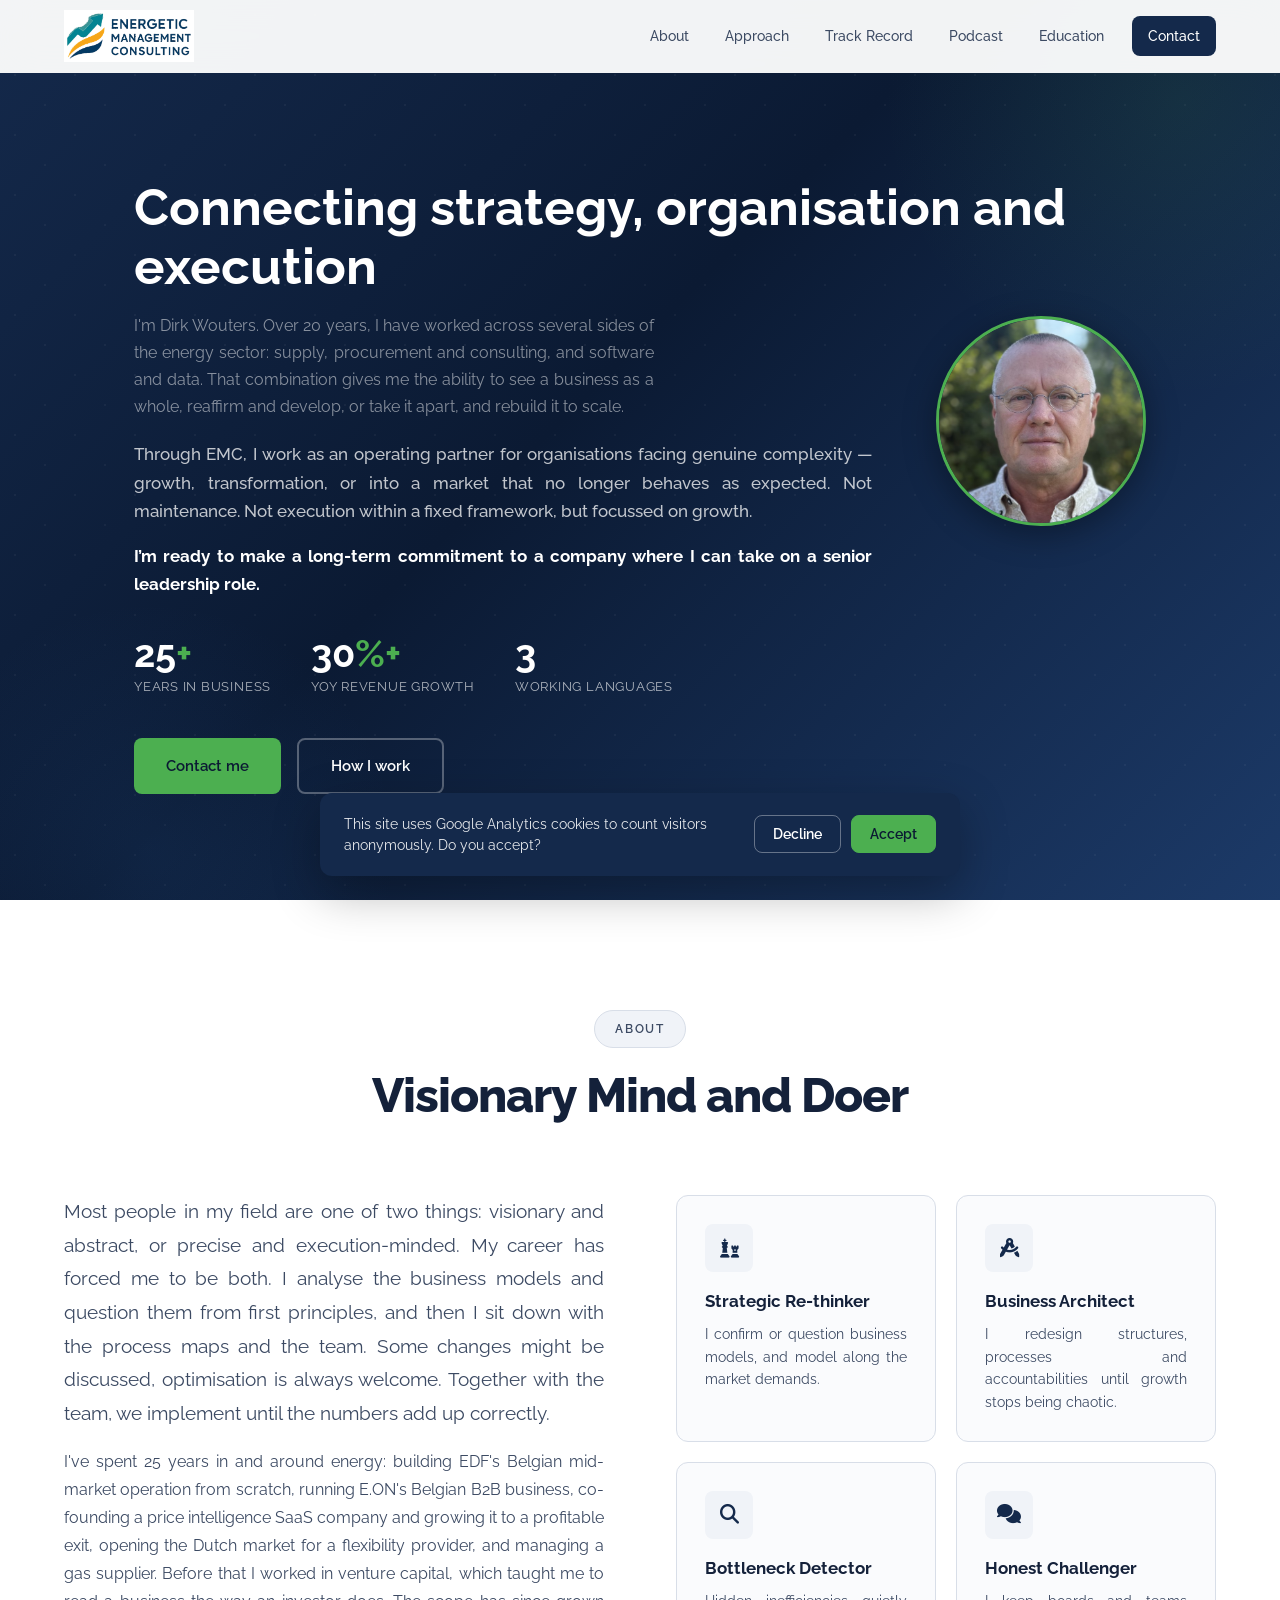
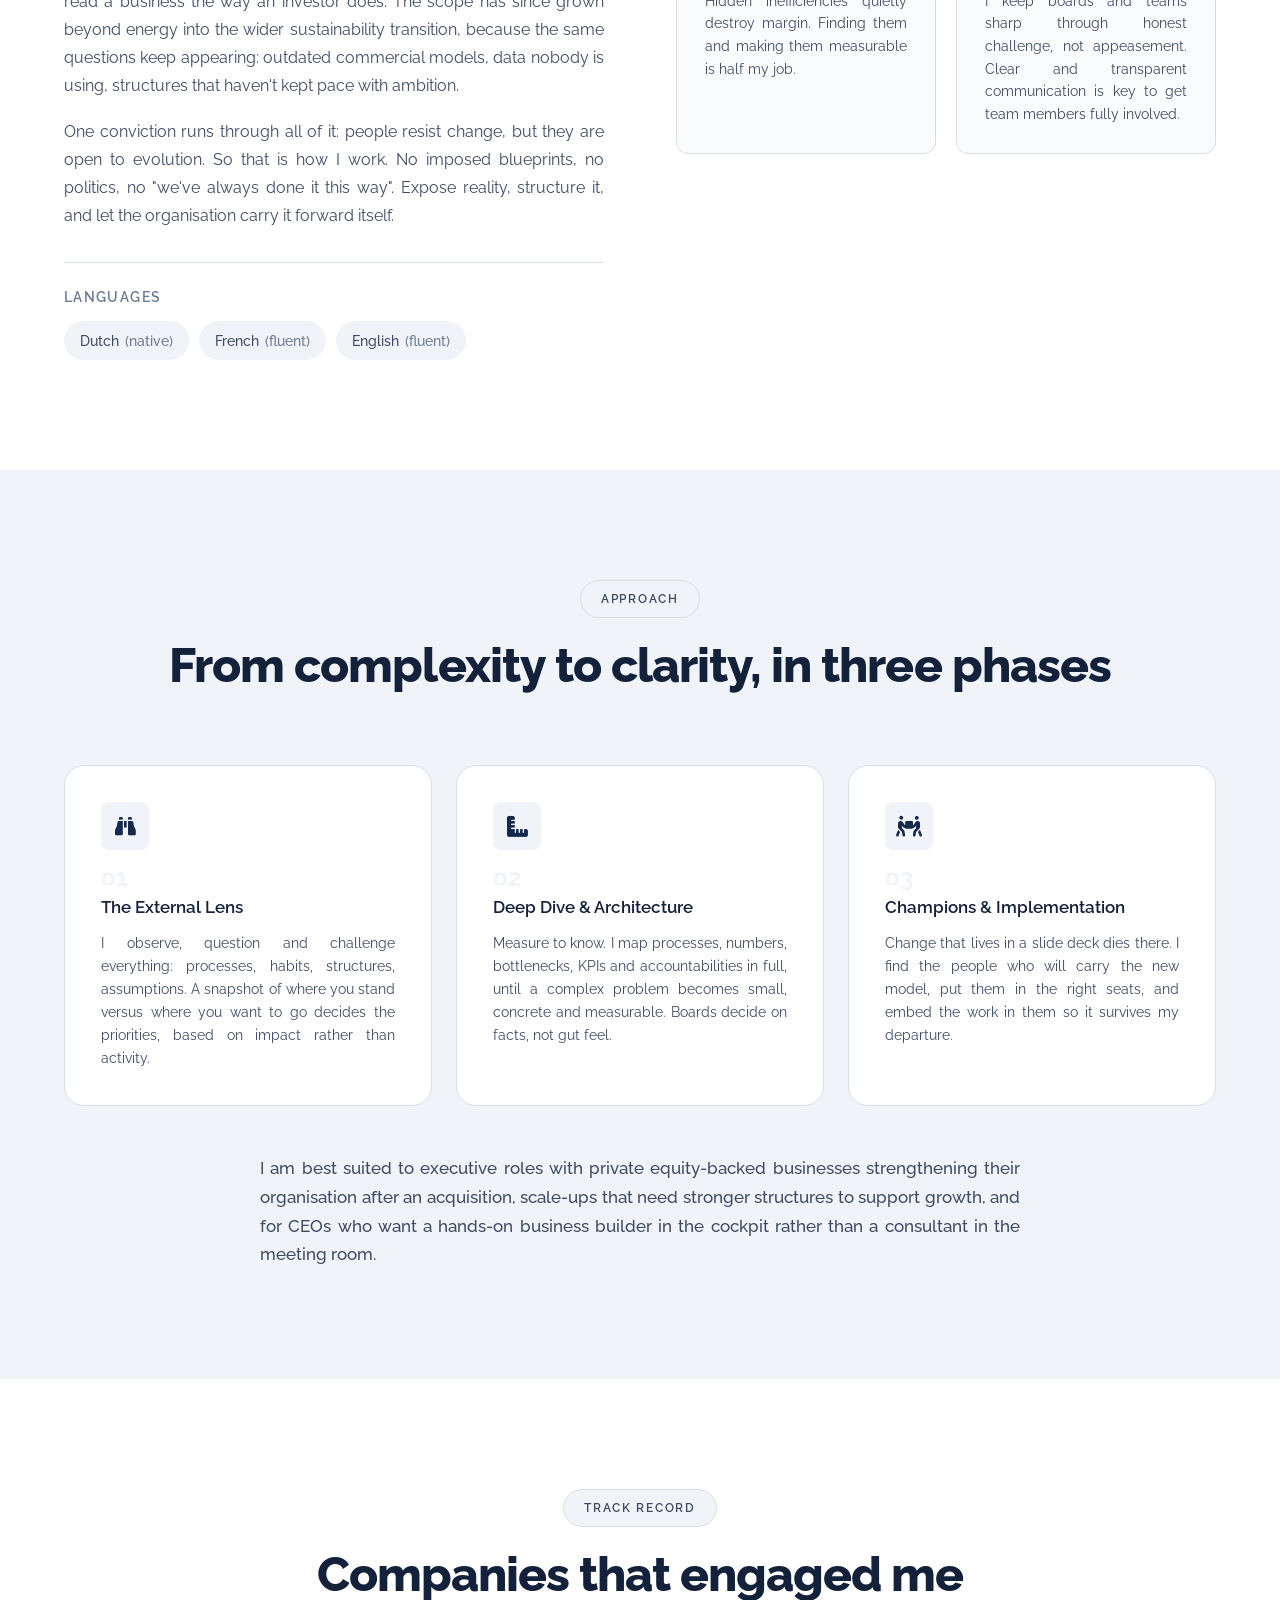
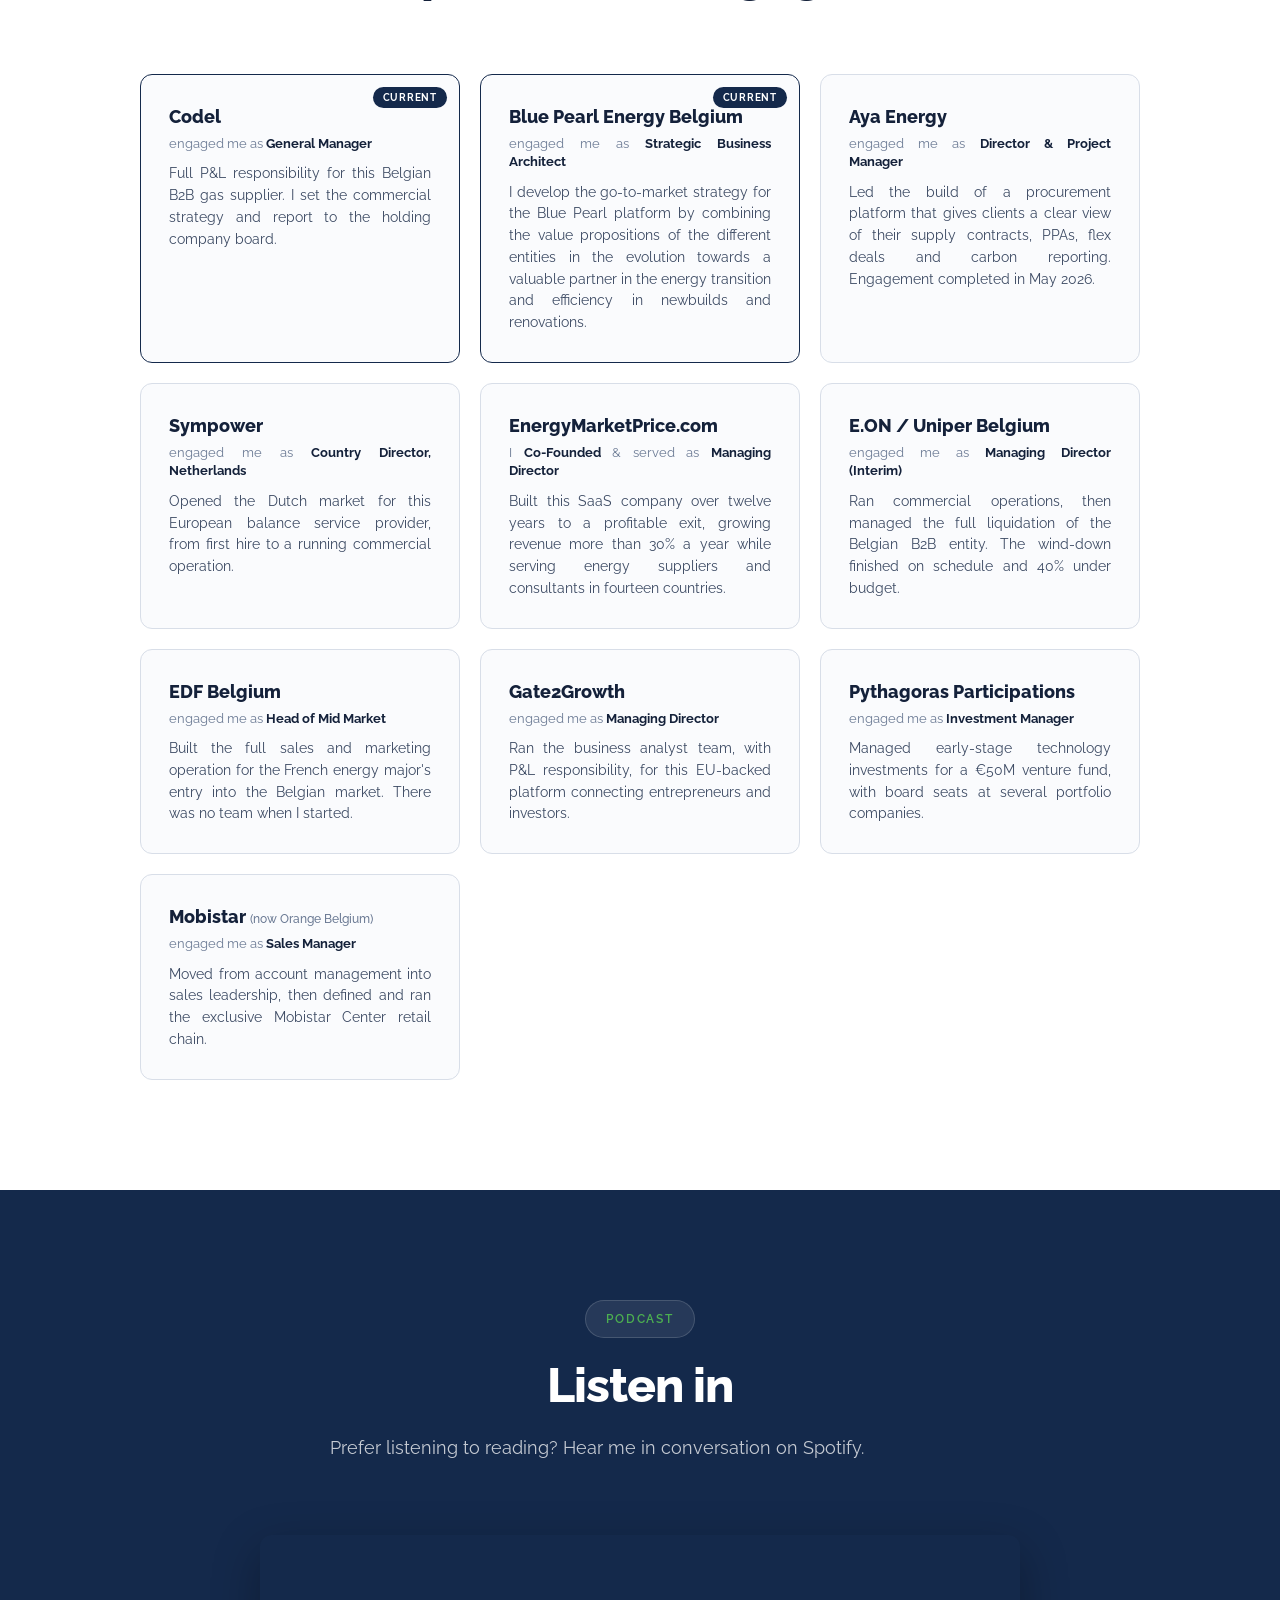
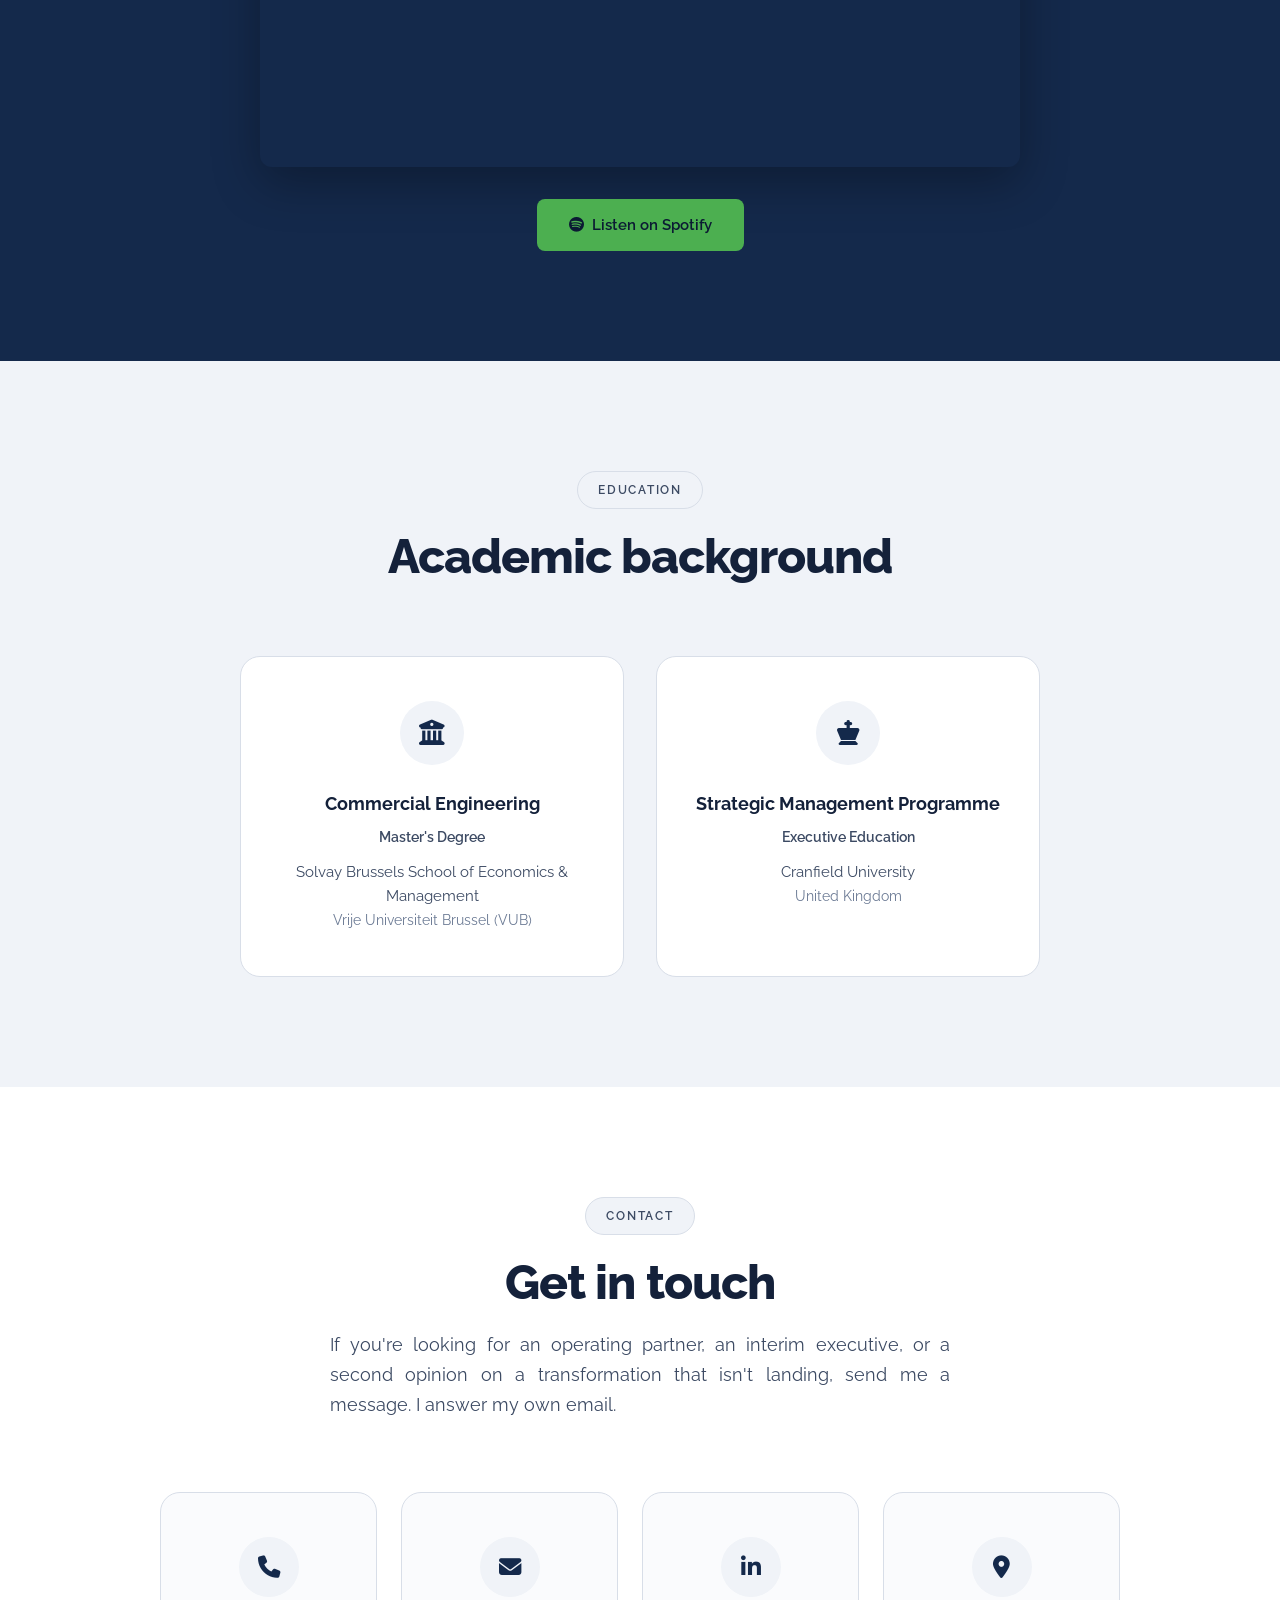
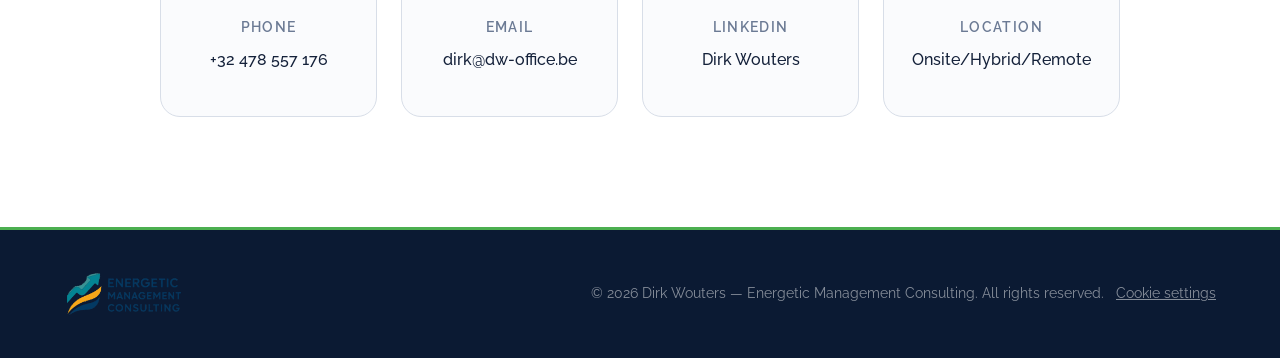
==== index.html @ c7ecff51 "Shorten hero senior-leadership statement Co-Authored-By: Claude Opus 5.5 <noreply@anthropic.com> Cla" ====
<!DOCTYPE html>
<html lang="en">
<head>
    <meta charset="UTF-8">
    <meta name="viewport" content="width=device-width, initial-scale=1.0">
    <title>The Dynamic DW</title>
    <meta name="description" content="Dirk Wouters is a strategic business architect and operating partner for sustainability and the energy transition. 25 years across energy supply, procurement consulting and software, taking organisations from complexity to clarity.">
    <link rel="preconnect" href="https://fonts.googleapis.com">
    <link rel="preconnect" href="https://fonts.gstatic.com" crossorigin>
    <link href="https://fonts.googleapis.com/css2?family=Raleway:wght@300;400;500;600;700;800&display=swap" rel="stylesheet">
    <link rel="stylesheet" href="https://cdnjs.cloudflare.com/ajax/libs/font-awesome/6.5.1/css/all.min.css">
    <link rel="stylesheet" href="styles.css">
    <link rel="icon" type="image/png" href="assets/emc_logo_v4.png">
</head>
<body>

    <!-- Navigation -->
    <nav class="navbar" id="navbar">
        <div class="nav-container">
            <a href="#hero" class="nav-logo">
                <img src="assets/emc_logo_v4.png" alt="Energetic Management Consulting">
            </a>
            <button class="nav-toggle" id="navToggle" aria-label="Toggle navigation">
                <span></span>
                <span></span>
                <span></span>
            </button>
            <ul class="nav-menu" id="navMenu">
                <li><a href="#about" class="nav-link">About</a></li>
                <li><a href="#competencies" class="nav-link">Approach</a></li>
                <li><a href="#experience" class="nav-link">Track Record</a></li>
                <li><a href="#podcast" class="nav-link">Podcast</a></li>
                <li><a href="#education" class="nav-link">Education</a></li>
                <li><a href="#contact" class="nav-link nav-link--cta">Contact</a></li>
            </ul>
        </div>
    </nav>

    <!-- Hero Section -->
    <section class="hero" id="hero">
        <div class="hero-bg">
            <div class="hero-gradient"></div>
            <div class="hero-pattern"></div>
        </div>
        <div class="container hero-content">
            <h1 class="hero-name">Connecting strategy, organisation and execution</h1>
            <div class="hero-body">
                <div class="hero-text">
                <p class="hero-subtitle">I'm Dirk Wouters. Over 20 years, I have worked across several sides of the energy sector: supply, procurement and consulting, and software and data. That combination gives me the ability to see a business as a whole, reaffirm and develop, or take it apart, and rebuild it to scale.</p>
                <p class="hero-lead">Through EMC, I work as an operating partner for organisations facing genuine complexity &mdash; growth, transformation, or into a market that no longer behaves as expected. Not maintenance. Not execution within a fixed framework, but focussed on growth.</p>
                <p class="hero-lead"><strong>I&rsquo;m ready to make a long-term commitment to a company where I can take on a senior leadership role.</strong></p>
                <div class="hero-stats">
                    <div class="stat">
                        <div class="stat-value"><span class="stat-number" data-target="25">0</span><span class="stat-plus">+</span></div>
                        <span class="stat-label">Years in Business</span>
                    </div>
                    <div class="stat">
                        <div class="stat-value"><span class="stat-number" data-target="30">0</span><span class="stat-plus">%+</span></div>
                        <span class="stat-label">YoY Revenue Growth</span>
                    </div>
                    <div class="stat">
                        <div class="stat-value"><span class="stat-number" data-target="3">0</span></div>
                        <span class="stat-label">Working Languages</span>
                    </div>
                </div>
                <div class="hero-actions">
                    <a href="#contact" class="btn btn-primary">Contact me</a>
                    <a href="#competencies" class="btn btn-outline">How I work</a>
                </div>
                </div>
                <img src="assets/dirk-wouters.jpeg" alt="Dirk Wouters" class="hero-portrait">
            </div>
        </div>
        <div class="scroll-indicator">
            <span>Scroll</span>
            <div class="scroll-arrow"></div>
        </div>
    </section>

    <!-- About Section -->
    <section class="section about" id="about">
        <div class="container">
            <div class="section-header">
                <span class="section-tag">About</span>
                <h2 class="section-title">Visionary Mind and Doer</h2>
            </div>

            <div class="about-content">
                <div class="about-text">
                    <p class="about-lead">Most people in my field are one of two things: visionary and abstract, or precise and execution-minded. My career has forced me to be both. I analyse the business models and question them from first principles, and then I sit down with the process maps and the team. Some changes might be discussed, optimisation is always welcome. Together with the team, we implement until the numbers add up correctly.</p>
                    <p>I've spent 25 years in and around energy: building EDF's Belgian mid-market operation from scratch, running E.ON's Belgian B2B business, co-founding a price intelligence SaaS company and growing it to a profitable exit, opening the Dutch market for a flexibility provider, and managing a gas supplier. Before that I worked in venture capital, which taught me to read a business the way an investor does. The scope has since grown beyond energy into the wider sustainability transition, because the same questions keep appearing: outdated commercial models, data nobody is using, structures that haven't kept pace with ambition.</p>
                    <p>One conviction runs through all of it: people resist change, but they are open to evolution. So that is how I work. No imposed blueprints, no politics, no "we've always done it this way". Expose reality, structure it, and let the organisation carry it forward itself.</p>
                    <div class="about-languages">
                        <h3>Languages</h3>
                        <div class="language-tags">
                            <span class="tag">Dutch <em>(native)</em></span>
                            <span class="tag">French <em>(fluent)</em></span>
                            <span class="tag">English <em>(fluent)</em></span>
                        </div>
                    </div>
                </div>
                <div class="about-highlights">
                    <div class="highlight-card">
                        <div class="highlight-icon">
                            <i class="fas fa-chess"></i>
                        </div>
                        <h4>Strategic Re-thinker</h4>
                        <p>I confirm or question business models, and model along the market demands.</p>
                    </div>
                    <div class="highlight-card">
                        <div class="highlight-icon">
                            <i class="fas fa-drafting-compass"></i>
                        </div>
                        <h4>Business Architect</h4>
                        <p>I redesign structures, processes and accountabilities until growth stops being chaotic.</p>
                    </div>
                    <div class="highlight-card">
                        <div class="highlight-icon">
                            <i class="fas fa-search"></i>
                        </div>
                        <h4>Bottleneck Detector</h4>
                        <p>Hidden inefficiencies quietly destroy margin. Finding them and making them measurable is half my job.</p>
                    </div>
                    <div class="highlight-card">
                        <div class="highlight-icon">
                            <i class="fas fa-comments"></i>
                        </div>
                        <h4>Honest Challenger</h4>
                        <p>I keep boards and teams sharp through honest challenge, not appeasement. Clear and transparent communication is key to get team members fully involved.</p>
                    </div>
                </div>
            </div>
        </div>
    </section>

    <!-- Approach Section -->
    <section class="section competencies" id="competencies">
        <div class="container">
            <div class="section-header">
                <span class="section-tag">Approach</span>
                <h2 class="section-title">From complexity to clarity, in three phases</h2>
            </div>

            <div class="competencies-grid">
                <div class="competency-card" data-index="1">
                    <div class="competency-icon"><i class="fas fa-binoculars"></i></div>
                    <div class="competency-number">01</div>
                    <h3>The External Lens</h3>
                    <p>I observe, question and challenge everything: processes, habits, structures, assumptions. A snapshot of where you stand versus where you want to go decides the priorities, based on impact rather than activity.</p>
                </div>
                <div class="competency-card" data-index="2">
                    <div class="competency-icon"><i class="fas fa-ruler-combined"></i></div>
                    <div class="competency-number">02</div>
                    <h3>Deep Dive &amp; Architecture</h3>
                    <p>Measure to know. I map processes, numbers, bottlenecks, KPIs and accountabilities in full, until a complex problem becomes small, concrete and measurable. Boards decide on facts, not gut feel.</p>
                </div>
                <div class="competency-card" data-index="3">
                    <div class="competency-icon"><i class="fas fa-people-carry"></i></div>
                    <div class="competency-number">03</div>
                    <h3>Champions &amp; Implementation</h3>
                    <p>Change that lives in a slide deck dies there. I find the people who will carry the new model, put them in the right seats, and embed the work in them so it survives my departure.</p>
                </div>
            </div>
            <p class="competencies-closing">I am best suited to executive roles with private equity-backed businesses strengthening their organisation after an acquisition, scale-ups that need stronger structures to support growth, and for CEOs who want a hands-on business builder in the cockpit rather than a consultant in the meeting room.</p>
        </div>
    </section>

    <!-- Experience Section -->
    <section class="section experience" id="experience">
        <div class="container">
            <div class="section-header">
                <span class="section-tag">Track Record</span>
                <h2 class="section-title">Companies that engaged me</h2>
            </div>

            <div class="exp-grid">
                <div class="exp-card exp-card--current">
                    <div class="exp-card-badge">Current</div>
                    <h3 class="exp-card-company">Codel</h3>
                    <p class="exp-card-role">engaged me as <strong>General Manager</strong></p>
                    <p class="exp-card-summary">Full P&amp;L responsibility for this Belgian B2B gas supplier. I set the commercial strategy and report to the holding company board.</p>
                </div>
                <div class="exp-card exp-card--current">
                    <div class="exp-card-badge">Current</div>
                    <h3 class="exp-card-company">Blue Pearl Energy Belgium</h3>
                    <p class="exp-card-role">engaged me as <strong>Strategic Business Architect</strong></p>
                    <p class="exp-card-summary">I develop the go-to-market strategy for the Blue Pearl platform by combining the value propositions of the different entities in the evolution towards a valuable partner in the energy transition and efficiency in newbuilds and renovations.</p>
                </div>
                <div class="exp-card">
                    <h3 class="exp-card-company">Aya Energy</h3>
                    <p class="exp-card-role">engaged me as <strong>Director &amp; Project Manager</strong></p>
                    <p class="exp-card-summary">Led the build of a procurement platform that gives clients a clear view of their supply contracts, PPAs, flex deals and carbon reporting. Engagement completed in May 2026.</p>
                </div>
                <div class="exp-card">
                    <h3 class="exp-card-company">Sympower</h3>
                    <p class="exp-card-role">engaged me as <strong>Country Director, Netherlands</strong></p>
                    <p class="exp-card-summary">Opened the Dutch market for this European balance service provider, from first hire to a running commercial operation.</p>
                </div>
                <div class="exp-card">
                    <h3 class="exp-card-company">EnergyMarketPrice.com</h3>
                    <p class="exp-card-role">I <strong>Co-Founded</strong> &amp; served as <strong>Managing Director</strong></p>
                    <p class="exp-card-summary">Built this SaaS company over twelve years to a profitable exit, growing revenue more than 30% a year while serving energy suppliers and consultants in fourteen countries.</p>
                </div>
                <div class="exp-card">
                    <h3 class="exp-card-company">E.ON / Uniper Belgium</h3>
                    <p class="exp-card-role">engaged me as <strong>Managing Director (Interim)</strong></p>
                    <p class="exp-card-summary">Ran commercial operations, then managed the full liquidation of the Belgian B2B entity. The wind-down finished on schedule and 40% under budget.</p>
                </div>
                <div class="exp-card">
                    <h3 class="exp-card-company">EDF Belgium</h3>
                    <p class="exp-card-role">engaged me as <strong>Head of Mid Market</strong></p>
                    <p class="exp-card-summary">Built the full sales and marketing operation for the French energy major's entry into the Belgian market. There was no team when I started.</p>
                </div>
                <div class="exp-card">
                    <h3 class="exp-card-company">Gate2Growth</h3>
                    <p class="exp-card-role">engaged me as <strong>Managing Director</strong></p>
                    <p class="exp-card-summary">Ran the business analyst team, with P&amp;L responsibility, for this EU-backed platform connecting entrepreneurs and investors.</p>
                </div>
                <div class="exp-card">
                    <h3 class="exp-card-company">Pythagoras Participations</h3>
                    <p class="exp-card-role">engaged me as <strong>Investment Manager</strong></p>
                    <p class="exp-card-summary">Managed early-stage technology investments for a &euro;50M venture fund, with board seats at several portfolio companies.</p>
                </div>
                <div class="exp-card">
                    <h3 class="exp-card-company">Mobistar <small>(now Orange Belgium)</small></h3>
                    <p class="exp-card-role">engaged me as <strong>Sales Manager</strong></p>
                    <p class="exp-card-summary">Moved from account management into sales leadership, then defined and ran the exclusive Mobistar Center retail chain.</p>
                </div>
            </div>
        </div>
    </section>

    <!-- Podcast Section -->
    <section class="section podcast" id="podcast">
        <div class="container">
            <div class="section-header">
                <span class="section-tag">Podcast</span>
                <h2 class="section-title">Listen in</h2>
                <p class="section-description">Prefer listening to reading? Hear me in conversation on Spotify.</p>
            </div>
            <div class="podcast-player">
                <iframe src="https://open.spotify.com/embed/episode/26xBt158WYOZcx5OsD1Wki" width="100%" height="232" frameborder="0" allow="autoplay; clipboard-write; encrypted-media; fullscreen; picture-in-picture" loading="lazy" title="Podcast episode with Dirk Wouters on Spotify"></iframe>
            </div>
            <div class="podcast-link">
                <a href="https://open.spotify.com/episode/26xBt158WYOZcx5OsD1Wki" target="_blank" rel="noopener" class="btn btn-primary"><i class="fab fa-spotify"></i> Listen on Spotify</a>
            </div>
        </div>
    </section>

    <!-- Education Section -->
    <section class="section education" id="education">
        <div class="container">
            <div class="section-header">
                <span class="section-tag">Education</span>
                <h2 class="section-title">Academic background</h2>
            </div>
            <div class="education-grid">
                <div class="education-card">
                    <div class="education-icon">
                        <i class="fas fa-university"></i>
                    </div>
                    <h3>Commercial Engineering</h3>
                    <p class="education-degree">Master's Degree</p>
                    <p class="education-school">Solvay Brussels School of Economics &amp; Management</p>
                    <p class="education-uni">Vrije Universiteit Brussel (VUB)</p>
                </div>
                <div class="education-card">
                    <div class="education-icon">
                        <i class="fas fa-chess-king"></i>
                    </div>
                    <h3>Strategic Management Programme</h3>
                    <p class="education-degree">Executive Education</p>
                    <p class="education-school">Cranfield University</p>
                    <p class="education-uni">United Kingdom</p>
                </div>
            </div>
        </div>
    </section>

    <!-- Contact Section -->
    <section class="section contact" id="contact">
        <div class="container">
            <div class="section-header">
                <span class="section-tag">Contact</span>
                <h2 class="section-title">Get in touch</h2>
                <p class="section-description">If you're looking for an operating partner, an interim executive, or a second opinion on a transformation that isn't landing, send me a message. I answer my own email.</p>
            </div>
            <div class="contact-grid">
                <a href="tel:+32478557176" class="contact-card">
                    <div class="contact-icon">
                        <i class="fas fa-phone"></i>
                    </div>
                    <h3>Phone</h3>
                    <p>+32 478 557 176</p>
                </a>
                <a href="mailto:dirk@dw-office.be" class="contact-card">
                    <div class="contact-icon">
                        <i class="fas fa-envelope"></i>
                    </div>
                    <h3>Email</h3>
                    <p>dirk@dw-office.be</p>
                </a>
                <a href="https://www.linkedin.com/in/dirk-wouters/" target="_blank" rel="noopener" class="contact-card">
                    <div class="contact-icon">
                        <i class="fab fa-linkedin-in"></i>
                    </div>
                    <h3>LinkedIn</h3>
                    <p>Dirk Wouters</p>
                </a>
                <div class="contact-card">
                    <div class="contact-icon">
                        <i class="fas fa-map-marker-alt"></i>
                    </div>
                    <h3>Location</h3>
                    <p>Onsite/Hybrid/Remote</p>
                </div>
            </div>
        </div>
    </section>

    <!-- Footer -->
    <footer class="footer">
        <div class="container">
            <div class="footer-content">
                <div class="footer-logo">
                    <img src="assets/emc_logo_v4_transparent.png" alt="EMC">
                </div>
                <p>&copy; 2026 Dirk Wouters — Energetic Management Consulting. All rights reserved. <button type="button" class="cookie-settings-link" id="cookieSettings">Cookie settings</button></p>
            </div>
        </div>
    </footer>

    <div class="cookie-banner" id="cookieBanner" hidden>
        <p>This site uses Google Analytics cookies to count visitors anonymously. Do you accept?</p>
        <div class="cookie-actions">
            <button type="button" class="cookie-btn cookie-btn--decline" id="cookieDecline">Decline</button>
            <button type="button" class="cookie-btn cookie-btn--accept" id="cookieAccept">Accept</button>
        </div>
    </div>

    <script src="analytics.js"></script>
    <script src="script.js"></script>
</body>
</html>
---- styles.css ----
/* ============================================
   ENERGETIC MANAGEMENT CONSULTING — Website Styles
   Emerald + Gold executive palette
   Energy transition themed: sustainability meets premium
   ============================================ */

/* --- Reset & Base --- */
*, *::before, *::after {
    margin: 0;
    padding: 0;
    box-sizing: border-box;
}

:root {
    --color-primary: #14294b;
    --color-primary-light: #1d3a66;
    --color-primary-dark: #0b1a33;
    --color-teal: #23538f;
    --color-teal-light: #2f6ab3;
    --color-teal-dark: #16386b;
    --color-accent: #4CAF50;
    --color-accent-light: #66bb6a;
    --color-accent-dark: #388e3c;
    --color-bg: #fafbfd;
    --color-bg-alt: #f0f3f8;
    --color-surface: #ffffff;
    --color-text: #14213a;
    --color-text-secondary: #3c4a63;
    --color-text-light: #6b7a94;
    --color-border: #d8dee8;
    --font-heading: 'Raleway', 'Calibri Light', Calibri, 'Segoe UI', sans-serif;
    --font-body: 'Raleway', 'Calibri Light', Calibri, 'Segoe UI', sans-serif;
    --shadow-sm: 0 1px 3px rgba(0,0,0,0.05), 0 1px 2px rgba(0,0,0,0.03);
    --shadow-md: 0 4px 12px rgba(0,0,0,0.07), 0 2px 6px rgba(0,0,0,0.03);
    --shadow-lg: 0 12px 36px rgba(0,0,0,0.09), 0 4px 12px rgba(0,0,0,0.04);
    --radius-sm: 8px;
    --radius-md: 12px;
    --radius-lg: 20px;
    --transition: 0.3s cubic-bezier(0.4, 0, 0.2, 1);
}

html {
    scroll-behavior: smooth;
    scroll-padding-top: 80px;
}

body {
    font-family: var(--font-body);
    color: var(--color-text);
    background: var(--color-bg);
    line-height: 1.6;
    -webkit-font-smoothing: antialiased;
}

.container {
    max-width: 1200px;
    margin: 0 auto;
    padding: 0 24px;
}

img { max-width: 100%; display: block; }
a { text-decoration: none; color: inherit; }
ul { list-style: none; }

/* --- Navigation --- */
.navbar {
    position: fixed;
    top: 0;
    left: 0;
    right: 0;
    z-index: 1000;
    background: rgba(255, 255, 255, 0.95);
    backdrop-filter: blur(20px);
    -webkit-backdrop-filter: blur(20px);
    border-bottom: 1px solid transparent;
    transition: var(--transition);
}

.navbar.scrolled {
    border-bottom-color: var(--color-border);
    box-shadow: var(--shadow-sm);
}

.nav-container {
    max-width: 1200px;
    margin: 0 auto;
    padding: 0 24px;
    display: flex;
    align-items: center;
    height: 72px;
}

.nav-logo {
    display: flex;
    align-items: center;
    flex-shrink: 0;
}

.nav-logo img {
    height: 52px;
    width: auto;
}

.nav-menu {
    display: flex;
    align-items: center;
    gap: 4px;
    margin-left: auto;
}

.nav-link {
    padding: 8px 16px;
    font-size: 0.9rem;
    font-weight: 500;
    color: var(--color-text-secondary);
    border-radius: var(--radius-sm);
    transition: var(--transition);
    display: flex;
    align-items: center;
    gap: 6px;
}

.nav-link:hover {
    color: var(--color-primary);
    background: rgba(0, 0, 0, 0.04);
}

.nav-link.active {
    color: var(--color-primary);
}

.nav-link--cta {
    background: var(--color-primary);
    color: #fff !important;
    margin-left: 8px;
}

.nav-link--cta:hover {
    background: var(--color-primary-light) !important;
}

.nav-toggle {
    display: none;
    flex-direction: column;
    gap: 5px;
    background: none;
    border: none;
    cursor: pointer;
    padding: 8px;
}

.nav-toggle span {
    width: 24px;
    height: 2px;
    background: var(--color-text);
    border-radius: 2px;
    transition: var(--transition);
}

/* --- Hero --- */
.hero {
    position: relative;
    min-height: 100vh;
    display: flex;
    align-items: center;
    overflow: hidden;
    padding-top: 72px;
}

.hero-bg {
    position: absolute;
    inset: 0;
    z-index: 0;
}

.hero-gradient {
    position: absolute;
    inset: 0;
    background: linear-gradient(135deg, #14294b 0%, #0b1a33 45%, #1c3a68 100%);
}

.hero-pattern {
    position: absolute;
    inset: 0;
    opacity: 0.04;
    background-image:
        radial-gradient(circle at 25% 25%, #fff 1px, transparent 1px),
        radial-gradient(circle at 75% 75%, #fff 1px, transparent 1px);
    background-size: 60px 60px;
}

/* Subtle light accents on hero */
.hero-bg::after {
    content: '';
    position: absolute;
    top: -200px;
    right: -200px;
    width: 600px;
    height: 600px;
    border-radius: 50%;
    background: radial-gradient(circle, rgba(76, 175, 80, 0.1) 0%, transparent 70%);
    z-index: 1;
}

.hero-bg::before {
    content: '';
    position: absolute;
    bottom: -200px;
    left: -100px;
    width: 500px;
    height: 500px;
    border-radius: 50%;
    background: radial-gradient(circle, rgba(47, 106, 179, 0.12) 0%, transparent 70%);
    z-index: 1;
}

.hero-content {
    position: relative;
    z-index: 2;
    max-width: 1060px;
    padding: 80px 24px;
}

.hero-body {
    display: grid;
    grid-template-columns: 1fr auto;
    gap: 64px;
    align-items: start;
}

.hero-portrait {
    width: 210px;
    height: 210px;
    border-radius: 50%;
    object-fit: cover;
    border: 3px solid var(--color-accent);
    box-shadow: 0 8px 32px rgba(0, 0, 0, 0.35);
    margin-top: 4px;
}

.hero-name {
    font-family: var(--font-heading);
    font-size: clamp(2.2rem, 4vw, 3.2rem);
    font-weight: 700;
    color: #fff;
    line-height: 1.15;
    margin-bottom: 16px;
}

.hero-title {
    font-size: clamp(1.2rem, 2.5vw, 1.6rem);
    font-weight: 400;
    color: rgba(255,255,255,0.9);
    margin-bottom: 4px;
}

.hero-subtitle {
    font-size: 1rem;
    color: rgba(255,255,255,0.5);
    font-weight: 400;
    margin-bottom: 20px;
    line-height: 1.7;
    max-width: 520px;
}

.hero-lead {
    font-size: 1.05rem;
    color: rgba(255,255,255,0.75);
    line-height: 1.7;
    margin-bottom: 36px;
    font-weight: 500;
}

.hero-lead + .hero-lead {
    margin-top: -20px;
}

.hero-lead strong {
    font-weight: 700;
    color: #fff;
    hyphens: manual;
    -webkit-hyphens: manual;
}

.hero-stats {
    display: flex;
    gap: 40px;
    margin-bottom: 40px;
}

.stat {
    display: flex;
    flex-direction: column;
}

.stat-value {
    display: flex;
    align-items: baseline;
}

.stat-number {
    font-family: var(--font-heading);
    font-size: 2.4rem;
    font-weight: 700;
    color: #fff;
    line-height: 1;
}

.stat-plus {
    font-family: var(--font-heading);
    font-size: 2.4rem;
    font-weight: 700;
    color: var(--color-accent);
    line-height: 1;
}

.stat-label {
    font-size: 0.8rem;
    color: rgba(255,255,255,0.65);
    text-transform: uppercase;
    letter-spacing: 0.06em;
    margin-top: 4px;
}

.hero-actions {
    display: flex;
    gap: 16px;
}

.btn {
    display: inline-flex;
    align-items: center;
    gap: 8px;
    padding: 14px 32px;
    font-family: var(--font-body);
    font-size: 0.95rem;
    font-weight: 600;
    border-radius: var(--radius-sm);
    transition: var(--transition);
    cursor: pointer;
    border: none;
}

.btn-primary {
    background: var(--color-accent);
    color: var(--color-primary-dark);
}

.btn-primary:hover {
    background: var(--color-accent-light);
    transform: translateY(-2px);
    box-shadow: 0 8px 24px rgba(76, 175, 80, 0.3);
}

.btn-outline {
    background: transparent;
    color: #fff;
    border: 2px solid rgba(255,255,255,0.3);
}

.btn-outline:hover {
    border-color: #fff;
    background: rgba(255,255,255,0.08);
    transform: translateY(-2px);
}


.scroll-indicator {
    position: absolute;
    bottom: 32px;
    left: 50%;
    transform: translateX(-50%);
    display: flex;
    flex-direction: column;
    align-items: center;
    gap: 8px;
    z-index: 2;
}

.scroll-indicator span {
    font-size: 0.75rem;
    color: rgba(255,255,255,0.4);
    text-transform: uppercase;
    letter-spacing: 0.1em;
}

.scroll-arrow {
    width: 20px;
    height: 20px;
    border-right: 2px solid rgba(255,255,255,0.4);
    border-bottom: 2px solid rgba(255,255,255,0.4);
    transform: rotate(45deg);
    animation: scrollBounce 2s infinite;
}

@keyframes scrollBounce {
    0%, 20%, 50%, 80%, 100% { transform: rotate(45deg) translateY(0); }
    40% { transform: rotate(45deg) translateY(6px); }
    60% { transform: rotate(45deg) translateY(3px); }
}

/* --- Sections --- */
.section {
    padding: 110px 0;
}

.section-header {
    text-align: center;
    margin-bottom: 72px;
}

.section-tag {
    display: inline-flex;
    align-items: center;
    font-size: 0.78rem;
    font-weight: 600;
    color: var(--color-text-secondary);
    text-transform: uppercase;
    letter-spacing: 0.14em;
    background: var(--color-bg-alt);
    padding: 8px 20px;
    border-radius: 50px;
    margin-bottom: 20px;
    border: 1px solid var(--color-border);
}

.section-title {
    font-family: var(--font-heading);
    font-size: clamp(2.2rem, 3.8vw, 3rem);
    font-weight: 800;
    color: var(--color-text);
    line-height: 1.15;
    letter-spacing: -0.02em;
}

.section-description {
    max-width: 620px;
    margin: 20px auto 0;
    color: var(--color-text-secondary);
    font-size: 1.1rem;
    line-height: 1.7;
}

/* --- Experience Cards --- */
.exp-grid {
    display: grid;
    grid-template-columns: repeat(3, 1fr);
    gap: 20px;
    max-width: 1000px;
    margin: 0 auto;
}

.exp-card {
    padding: 28px 28px;
    background: var(--color-bg);
    border-radius: var(--radius-md);
    border: 1px solid var(--color-border);
    transition: all 0.4s cubic-bezier(0.4, 0, 0.2, 1);
    position: relative;
}

.exp-card:hover {
    transform: translateY(-4px);
    box-shadow: var(--shadow-lg);
    border-color: transparent;
}

.exp-card--current {
    border-color: var(--color-primary);
}

.exp-card-badge {
    position: absolute;
    top: 12px;
    right: 12px;
    font-size: 0.6rem;
    font-weight: 700;
    color: #fff;
    background: var(--color-primary);
    padding: 3px 10px;
    border-radius: 50px;
    text-transform: uppercase;
    letter-spacing: 0.08em;
}

.exp-card-company {
    font-family: var(--font-heading);
    font-size: 1.1rem;
    font-weight: 800;
    color: var(--color-text);
    margin-bottom: 4px;
}

.exp-card-company small {
    font-size: 0.75rem;
    font-weight: 500;
    color: var(--color-text-light);
}

.exp-card-role {
    font-size: 0.82rem;
    color: var(--color-text-light);
    margin-bottom: 10px;
    line-height: 1.4;
}

.exp-card-role strong {
    color: var(--color-text);
    font-weight: 700;
}

.exp-card-summary {
    font-size: 0.85rem;
    color: var(--color-text-secondary);
    line-height: 1.6;
}

/* --- About --- */
.about {
    background: var(--color-surface);
}

.about-content {
    display: grid;
    grid-template-columns: 1fr 1fr;
    gap: 72px;
    align-items: start;
}

.about-lead {
    font-size: 1.2rem;
    line-height: 1.8;
    color: var(--color-text);
    margin-bottom: 24px;
}

.about-text p {
    color: var(--color-text-secondary);
    margin-bottom: 18px;
    line-height: 1.75;
}

.about-languages {
    margin-top: 32px;
    padding-top: 24px;
    border-top: 1px solid var(--color-border);
}

.about-languages h3 {
    font-size: 0.85rem;
    font-weight: 600;
    text-transform: uppercase;
    letter-spacing: 0.1em;
    color: var(--color-text-light);
    margin-bottom: 12px;
}

.language-tags {
    display: flex;
    gap: 10px;
    flex-wrap: wrap;
}

.tag {
    padding: 8px 16px;
    background: var(--color-bg-alt);
    border-radius: 50px;
    font-size: 0.9rem;
    font-weight: 500;
    color: var(--color-text-secondary);
    display: flex;
    align-items: center;
    gap: 6px;
}

.tag em {
    font-style: normal;
    color: var(--color-text-light);
}

.about-highlights {
    display: grid;
    grid-template-columns: 1fr 1fr;
    gap: 20px;
}

.highlight-card {
    padding: 28px;
    background: var(--color-bg);
    border-radius: var(--radius-md);
    border: 1px solid var(--color-border);
    transition: var(--transition);
    position: relative;
    overflow: hidden;
}

.highlight-card::after {
    content: '';
    position: absolute;
    bottom: 0;
    left: 0;
    right: 0;
    height: 3px;
    background: linear-gradient(90deg, var(--color-teal), var(--color-teal-light));
    transform: scaleX(0);
    transition: transform 0.4s ease;
}

.highlight-card:hover::after {
    transform: scaleX(1);
}

.highlight-card:hover {
    transform: translateY(-6px);
    box-shadow: var(--shadow-lg);
    border-color: transparent;
}

.highlight-icon {
    width: 48px;
    height: 48px;
    display: flex;
    align-items: center;
    justify-content: center;
    background: var(--color-bg-alt);
    border-radius: var(--radius-sm);
    margin-bottom: 16px;
    transition: var(--transition);
}

.highlight-card:hover .highlight-icon {
    background: var(--color-primary);
}

.highlight-card:hover .highlight-icon i {
    color: #fff;
}

.highlight-icon i {
    font-size: 1.2rem;
    color: var(--color-primary);
    transition: var(--transition);
}

.highlight-card h4 {
    font-size: 1.05rem;
    font-weight: 700;
    margin-bottom: 8px;
    color: var(--color-text);
}

.highlight-card p {
    font-size: 0.88rem;
    color: var(--color-text-secondary);
    line-height: 1.6;
}

/* --- Competencies --- */
.competencies {
    background: var(--color-bg-alt);
}

.competencies-grid {
    display: grid;
    grid-template-columns: repeat(3, 1fr);
    gap: 24px;
}

.competency-card {
    padding: 36px;
    background: var(--color-surface);
    border-radius: var(--radius-lg);
    border: 1px solid var(--color-border);
    transition: all 0.4s cubic-bezier(0.4, 0, 0.2, 1);
    position: relative;
    overflow: hidden;
}

.competency-card::before {
    content: '';
    position: absolute;
    top: 0;
    left: 0;
    right: 0;
    height: 3px;
    background: linear-gradient(90deg, var(--color-primary), var(--color-teal));
    transform: scaleX(0);
    transform-origin: left;
    transition: transform 0.5s cubic-bezier(0.4, 0, 0.2, 1);
}

.competency-card:hover::before {
    transform: scaleX(1);
}

.competency-card:hover {
    transform: translateY(-6px);
    box-shadow: 0 16px 48px rgba(0,0,0,0.1);
    border-color: transparent;
}

.competency-icon {
    width: 48px;
    height: 48px;
    display: flex;
    align-items: center;
    justify-content: center;
    background: var(--color-bg-alt);
    border-radius: var(--radius-sm);
    margin-bottom: 16px;
    transition: var(--transition);
}

.competency-card:hover .competency-icon {
    background: var(--color-primary);
}

.competency-card:hover .competency-icon i {
    color: #fff;
}

.competency-icon i {
    font-size: 1.3rem;
    color: var(--color-primary);
    transition: var(--transition);
}

.competency-number {
    font-family: var(--font-heading);
    font-size: 1.5rem;
    font-weight: 700;
    color: var(--color-bg-alt);
    margin-bottom: 4px;
    line-height: 1;
}

.competency-card:hover .competency-number {
    color: var(--color-text-light);
}

.competency-card h3 {
    font-size: 1.05rem;
    font-weight: 600;
    margin-bottom: 10px;
    color: var(--color-text);
}

.competency-card p {
    font-size: 0.9rem;
    color: var(--color-text-secondary);
    line-height: 1.6;
}

.competencies-closing {
    text-align: center;
    font-size: 1.05rem;
    font-weight: 500;
    color: var(--color-text-secondary);
    margin: 48px auto 0;
    max-width: 760px;
    line-height: 1.7;
}

/* --- Experience Timeline --- */
.experience {
    background: var(--color-surface);
}

.timeline {
    position: relative;
    max-width: 800px;
    margin: 0 auto;
    padding-left: 40px;
}

.timeline::before {
    content: '';
    position: absolute;
    left: 7px;
    top: 0;
    bottom: 0;
    width: 2px;
    background: linear-gradient(to bottom, var(--color-primary), var(--color-border));
}

.timeline-item {
    position: relative;
    margin-bottom: 48px;
}

.timeline-item:last-child {
    margin-bottom: 0;
}

.timeline-marker {
    position: absolute;
    left: -40px;
    top: 6px;
}

.timeline-dot {
    width: 16px;
    height: 16px;
    border-radius: 50%;
    background: var(--color-surface);
    border: 3px solid var(--color-primary);
    position: relative;
    z-index: 1;
}

.current-dot {
    background: var(--color-primary);
    border-color: var(--color-primary);
    box-shadow: 0 0 0 4px rgba(0, 0, 0, 0.1);
}

.timeline-content {
    background: var(--color-bg);
    border-radius: var(--radius-lg);
    padding: 32px 36px;
    border: 1px solid var(--color-border);
    transition: all 0.4s cubic-bezier(0.4, 0, 0.2, 1);
}

.timeline-content:hover {
    box-shadow: 0 12px 40px rgba(0,0,0,0.08);
    border-color: transparent;
    transform: translateX(4px);
}

.timeline-badge {
    display: inline-flex;
    align-items: center;
    gap: 6px;
    font-size: 0.75rem;
    font-weight: 700;
    color: #fff;
    background: var(--color-primary);
    padding: 4px 12px;
    border-radius: 50px;
    text-transform: uppercase;
    letter-spacing: 0.08em;
    margin-bottom: 16px;
}

.timeline-badge i {
    font-size: 0.7rem;
}

.timeline-roles {
    display: flex;
    flex-direction: column;
    gap: 24px;
}

.timeline-role {
    padding-bottom: 24px;
    border-bottom: 1px solid var(--color-border);
}

.timeline-role:last-child {
    padding-bottom: 0;
    border-bottom: none;
}

.timeline-content h3 {
    font-size: 1.15rem;
    font-weight: 700;
    color: var(--color-text);
    margin-bottom: 2px;
    display: flex;
    align-items: center;
    gap: 8px;
}

.timeline-content h3 i {
    font-size: 0.9rem;
    color: var(--color-text-light);
}

.timeline-content h4 {
    font-size: 1rem;
    font-weight: 500;
    color: var(--color-text-secondary);
    margin-bottom: 6px;
}

.timeline-date {
    display: inline-flex;
    align-items: center;
    gap: 6px;
    font-size: 0.85rem;
    color: var(--color-text-light);
    margin-bottom: 12px;
}

.timeline-date i {
    font-size: 0.8rem;
}

.timeline-highlight {
    display: inline-block;
    background: var(--color-bg-alt);
    color: var(--color-text-secondary);
    font-size: 0.85rem;
    font-weight: 600;
    padding: 6px 14px;
    border-radius: 50px;
    margin-bottom: 12px;
    border: 1px solid var(--color-border);
}

.timeline-highlight span {
    color: var(--color-primary);
    font-weight: 700;
}

.timeline-content p {
    color: var(--color-text-secondary);
    font-size: 0.95rem;
    line-height: 1.6;
}

.timeline-achievements {
    margin-top: 12px;
    display: flex;
    flex-direction: column;
    gap: 6px;
}

.timeline-achievements li {
    position: relative;
    padding-left: 20px;
    font-size: 0.9rem;
    color: var(--color-text-secondary);
    line-height: 1.5;
}

.timeline-achievements li::before {
    content: '';
    position: absolute;
    left: 0;
    top: 8px;
    width: 6px;
    height: 6px;
    border-radius: 50%;
    background: var(--color-primary);
}

.timeline-achievements li strong {
    color: var(--color-text);
}

/* --- Education --- */
.podcast {
    background: var(--color-primary);
}

.podcast .section-tag {
    background: rgba(255, 255, 255, 0.08);
    border-color: rgba(255, 255, 255, 0.15);
    color: var(--color-accent);
}

.podcast .section-title {
    color: #fff;
}

.podcast .section-description {
    color: rgba(255, 255, 255, 0.75);
}

.podcast-player {
    max-width: 760px;
    margin: 0 auto;
    border-radius: var(--radius-md);
    overflow: hidden;
    box-shadow: 0 16px 48px rgba(0, 0, 0, 0.3);
}

.podcast-player iframe {
    display: block;
}

.podcast-link {
    text-align: center;
    margin-top: 32px;
}

.education {
    background: var(--color-bg-alt);
}

.education-grid {
    display: grid;
    grid-template-columns: 1fr 1fr;
    gap: 32px;
    max-width: 800px;
    margin: 0 auto;
}

.education-card {
    background: var(--color-surface);
    border-radius: var(--radius-lg);
    padding: 44px 36px;
    border: 1px solid var(--color-border);
    text-align: center;
    transition: all 0.4s cubic-bezier(0.4, 0, 0.2, 1);
    position: relative;
    overflow: hidden;
}

.education-card::before {
    content: '';
    position: absolute;
    top: 0;
    left: 0;
    right: 0;
    height: 4px;
    background: linear-gradient(90deg, var(--color-primary), var(--color-teal));
    opacity: 0;
    transition: opacity 0.4s ease;
}

.education-card:hover::before {
    opacity: 1;
}

.education-card:hover {
    transform: translateY(-6px);
    box-shadow: 0 16px 48px rgba(0,0,0,0.1);
    border-color: transparent;
}

.education-icon {
    width: 64px;
    height: 64px;
    display: flex;
    align-items: center;
    justify-content: center;
    background: var(--color-bg-alt);
    border-radius: 50%;
    margin: 0 auto 24px;
    transition: var(--transition);
}

.education-card:hover .education-icon {
    background: var(--color-primary);
}

.education-card:hover .education-icon i {
    color: #fff;
}

.education-icon i {
    font-size: 1.6rem;
    color: var(--color-primary);
    transition: var(--transition);
}

.education-card h3 {
    font-size: 1.15rem;
    font-weight: 700;
    color: var(--color-text);
    margin-bottom: 6px;
}

.education-degree {
    font-size: 0.9rem;
    font-weight: 600;
    color: var(--color-text-secondary);
    margin-bottom: 12px;
}

.education-school {
    font-size: 0.95rem;
    color: var(--color-text-secondary);
    margin-bottom: 2px;
}

.education-uni {
    font-size: 0.85rem;
    color: var(--color-text-light);
}

/* --- Contact --- */
.contact {
    background: var(--color-surface);
}

.contact-grid {
    display: grid;
    grid-template-columns: repeat(4, 1fr);
    gap: 24px;
    max-width: 960px;
    margin: 0 auto;
}

.contact-card {
    display: flex;
    flex-direction: column;
    align-items: center;
    text-align: center;
    padding: 44px 28px;
    background: var(--color-bg);
    border-radius: var(--radius-lg);
    border: 1px solid var(--color-border);
    transition: all 0.4s cubic-bezier(0.4, 0, 0.2, 1);
}

.contact-card:hover {
    transform: translateY(-6px);
    box-shadow: 0 16px 48px rgba(0,0,0,0.1);
    border-color: transparent;
    background: var(--color-primary);
}

.contact-card:hover h3,
.contact-card:hover p {
    color: #fff;
}

.contact-icon {
    width: 60px;
    height: 60px;
    display: flex;
    align-items: center;
    justify-content: center;
    background: var(--color-bg-alt);
    border-radius: 50%;
    margin-bottom: 20px;
    transition: var(--transition);
}

.contact-card:hover .contact-icon {
    background: rgba(255,255,255,0.15);
}

.contact-card:hover .contact-icon i {
    color: #fff;
}

.contact-icon i {
    font-size: 1.4rem;
    color: var(--color-primary);
    transition: var(--transition);
}

.contact-card h3 {
    font-size: 0.85rem;
    font-weight: 600;
    text-transform: uppercase;
    letter-spacing: 0.1em;
    color: var(--color-text-light);
    margin-bottom: 8px;
}

.contact-card p {
    font-size: 1rem;
    font-weight: 500;
    color: var(--color-text);
}

/* --- Footer --- */
.footer {
    background: var(--color-primary-dark);
    padding: 40px 0;
    border-top: 3px solid var(--color-accent);
}

.footer-content {
    display: flex;
    align-items: center;
    justify-content: space-between;
}

.footer-logo {
    display: flex;
    align-items: center;
    gap: 10px;
}

.footer-logo img {
    height: 48px;
    width: auto;
}

.footer-content p {
    font-size: 0.85rem;
    color: rgba(255,255,255,0.5);
}

/* --- Cookie banner --- */
.cookie-banner {
    position: fixed;
    left: 24px;
    right: 24px;
    bottom: 24px;
    z-index: 2000;
    max-width: 640px;
    margin: 0 auto;
    padding: 20px 24px;
    background: var(--color-primary);
    color: #fff;
    border-radius: var(--radius-md);
    box-shadow: 0 16px 48px rgba(0, 0, 0, 0.3);
    display: flex;
    align-items: center;
    gap: 20px;
}

.cookie-banner[hidden] {
    display: none;
}

.cookie-banner p {
    font-size: 0.9rem;
    line-height: 1.5;
    color: rgba(255, 255, 255, 0.9);
    flex: 1;
}

.cookie-actions {
    display: flex;
    gap: 10px;
    flex-shrink: 0;
}

.cookie-btn {
    padding: 10px 18px;
    border-radius: var(--radius-sm);
    font-family: var(--font-body);
    font-size: 0.85rem;
    font-weight: 600;
    cursor: pointer;
    border: 1px solid rgba(255, 255, 255, 0.35);
    transition: var(--transition);
}

.cookie-btn--decline {
    background: transparent;
    color: #fff;
}

.cookie-btn--accept {
    background: var(--color-accent);
    border-color: var(--color-accent);
    color: var(--color-primary-dark);
}

.cookie-settings-link {
    background: none;
    border: none;
    padding: 0;
    margin-left: 8px;
    font: inherit;
    color: inherit;
    text-decoration: underline;
    cursor: pointer;
}

@media (max-width: 600px) {
    .cookie-banner {
        flex-direction: column;
        align-items: stretch;
        left: 12px;
        right: 12px;
        bottom: 12px;
    }

    .cookie-actions .cookie-btn {
        flex: 1;
    }
}

/* --- Justified body text --- */
.hero-subtitle,
.hero-lead,
.about-text p,
.highlight-card p,
.competency-card p,
.exp-card-role,
.exp-card-summary {
    text-align: justify;
    hyphens: auto;
    -webkit-hyphens: auto;
}

.section-description,
.competencies-closing {
    text-align: justify;
    hyphens: auto;
    -webkit-hyphens: auto;
}

/* --- Animations --- */
.fade-in {
    opacity: 0;
    transform: translateY(24px);
    transition: opacity 0.6s ease, transform 0.6s ease;
}

.fade-in.visible {
    opacity: 1;
    transform: translateY(0);
}

/* --- Responsive --- */
@media (max-width: 1024px) {
    .about-content {
        grid-template-columns: 1fr;
        gap: 40px;
    }

    .competencies-grid {
        grid-template-columns: repeat(2, 1fr);
    }

    .exp-grid {
        grid-template-columns: repeat(2, 1fr);
    }
}

@media (max-width: 768px) {
    .exp-grid {
        grid-template-columns: 1fr;
    }

    .nav-menu {
        display: none;
        position: absolute;
        top: 72px;
        left: 0;
        right: 0;
        background: var(--color-surface);
        border-bottom: 1px solid var(--color-border);
        flex-direction: column;
        padding: 16px 24px;
        box-shadow: var(--shadow-md);
    }

    .nav-menu.active {
        display: flex;
    }

    .nav-toggle {
        display: flex;
    }

    .nav-link--cta {
        text-align: center;
        margin-left: 0;
        margin-top: 8px;
    }

    .section {
        padding: 72px 0;
    }

    .hero-body {
        grid-template-columns: 1fr;
        gap: 32px;
        justify-items: center;
        text-align: center;
    }

    .hero-portrait {
        order: -1;
        width: 150px;
        height: 150px;
    }

    .hero-stats {
        flex-direction: column;
        gap: 20px;
        align-items: center;
    }

    .stat {
        align-items: center;
    }

    .hero-actions {
        flex-direction: column;
        align-items: center;
    }

    .competencies-grid {
        grid-template-columns: 1fr;
    }

    .about-highlights {
        grid-template-columns: 1fr;
    }

    .education-grid {
        grid-template-columns: 1fr;
    }

    .contact-grid {
        grid-template-columns: 1fr;
    }

    .timeline {
        padding-left: 30px;
    }

    .timeline-marker {
        left: -30px;
    }

    .timeline-content {
        padding: 20px 24px;
    }

    .footer-content {
        flex-direction: column;
        gap: 12px;
    }
}

@media (max-width: 480px) {
    .hero-name {
        font-size: 2.4rem;
    }

    .section-title {
        font-size: 1.8rem;
    }

    .competency-card {
        padding: 24px;
    }
}
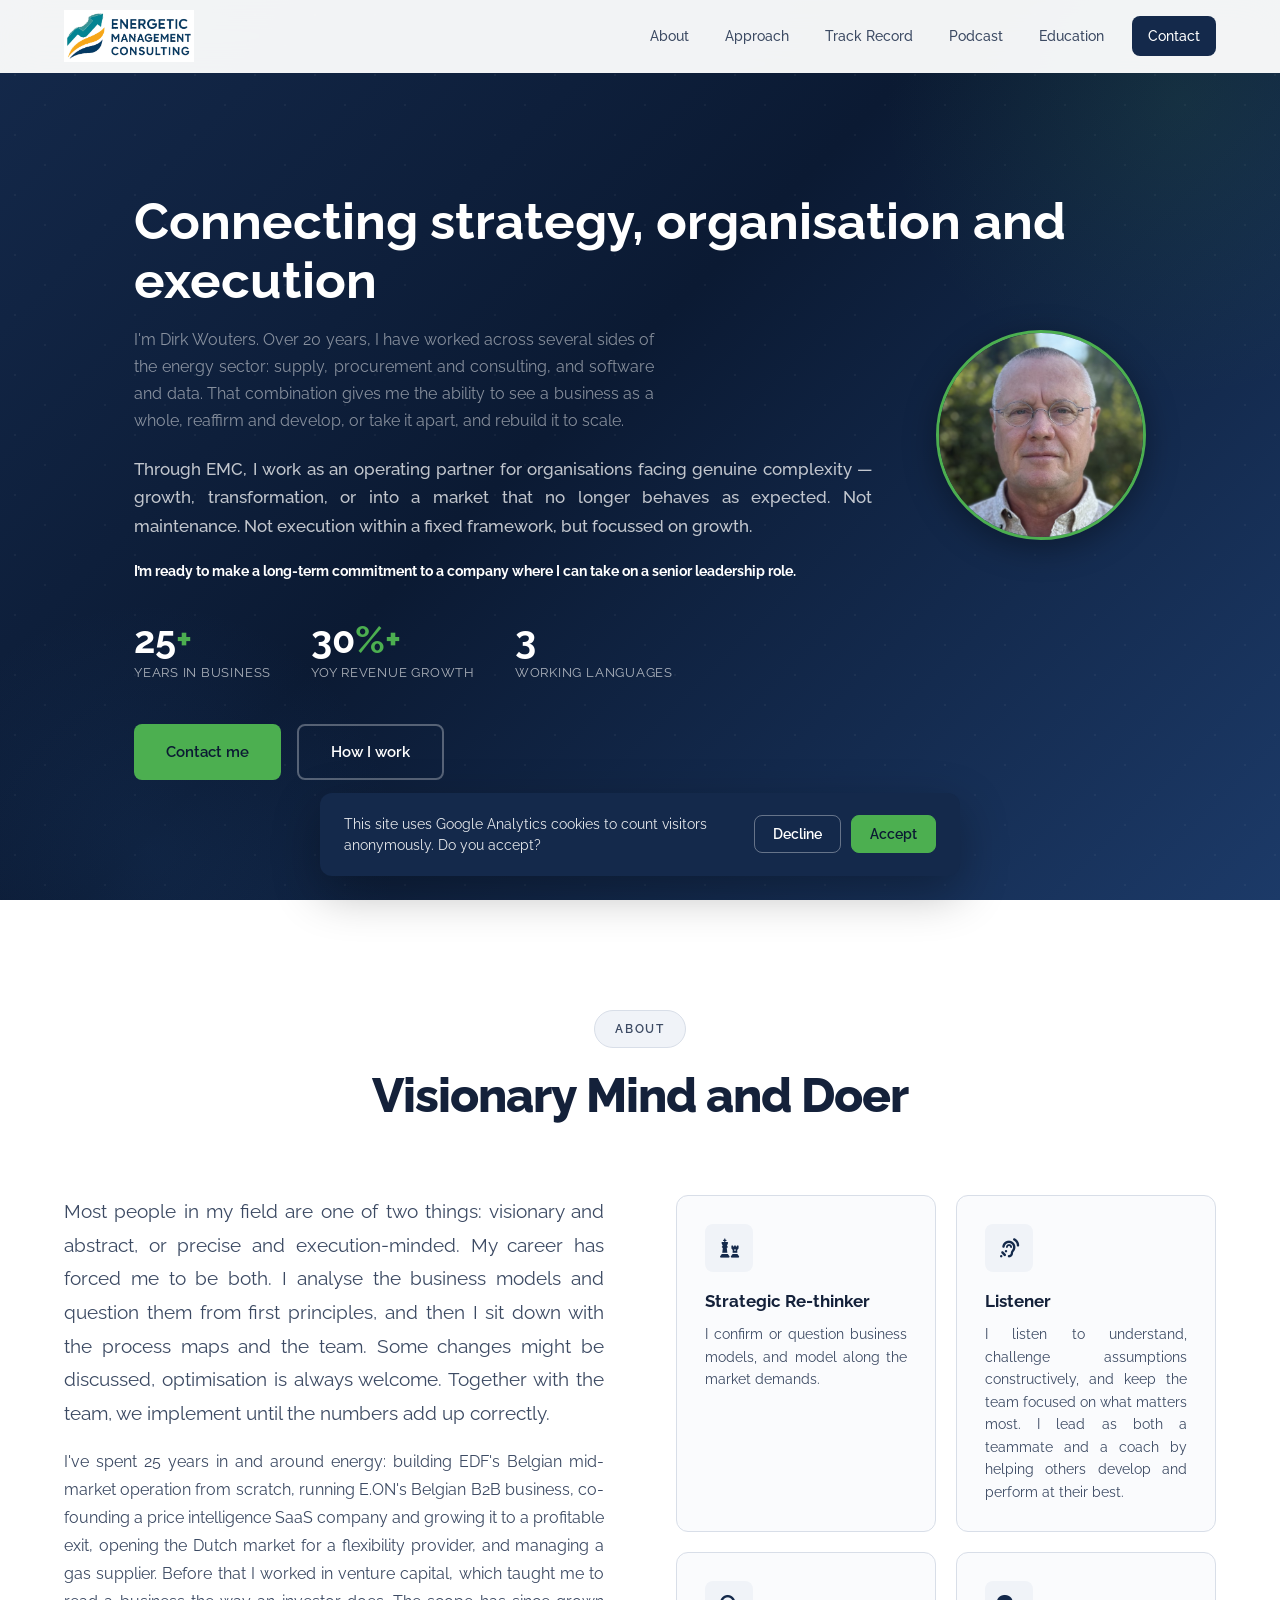
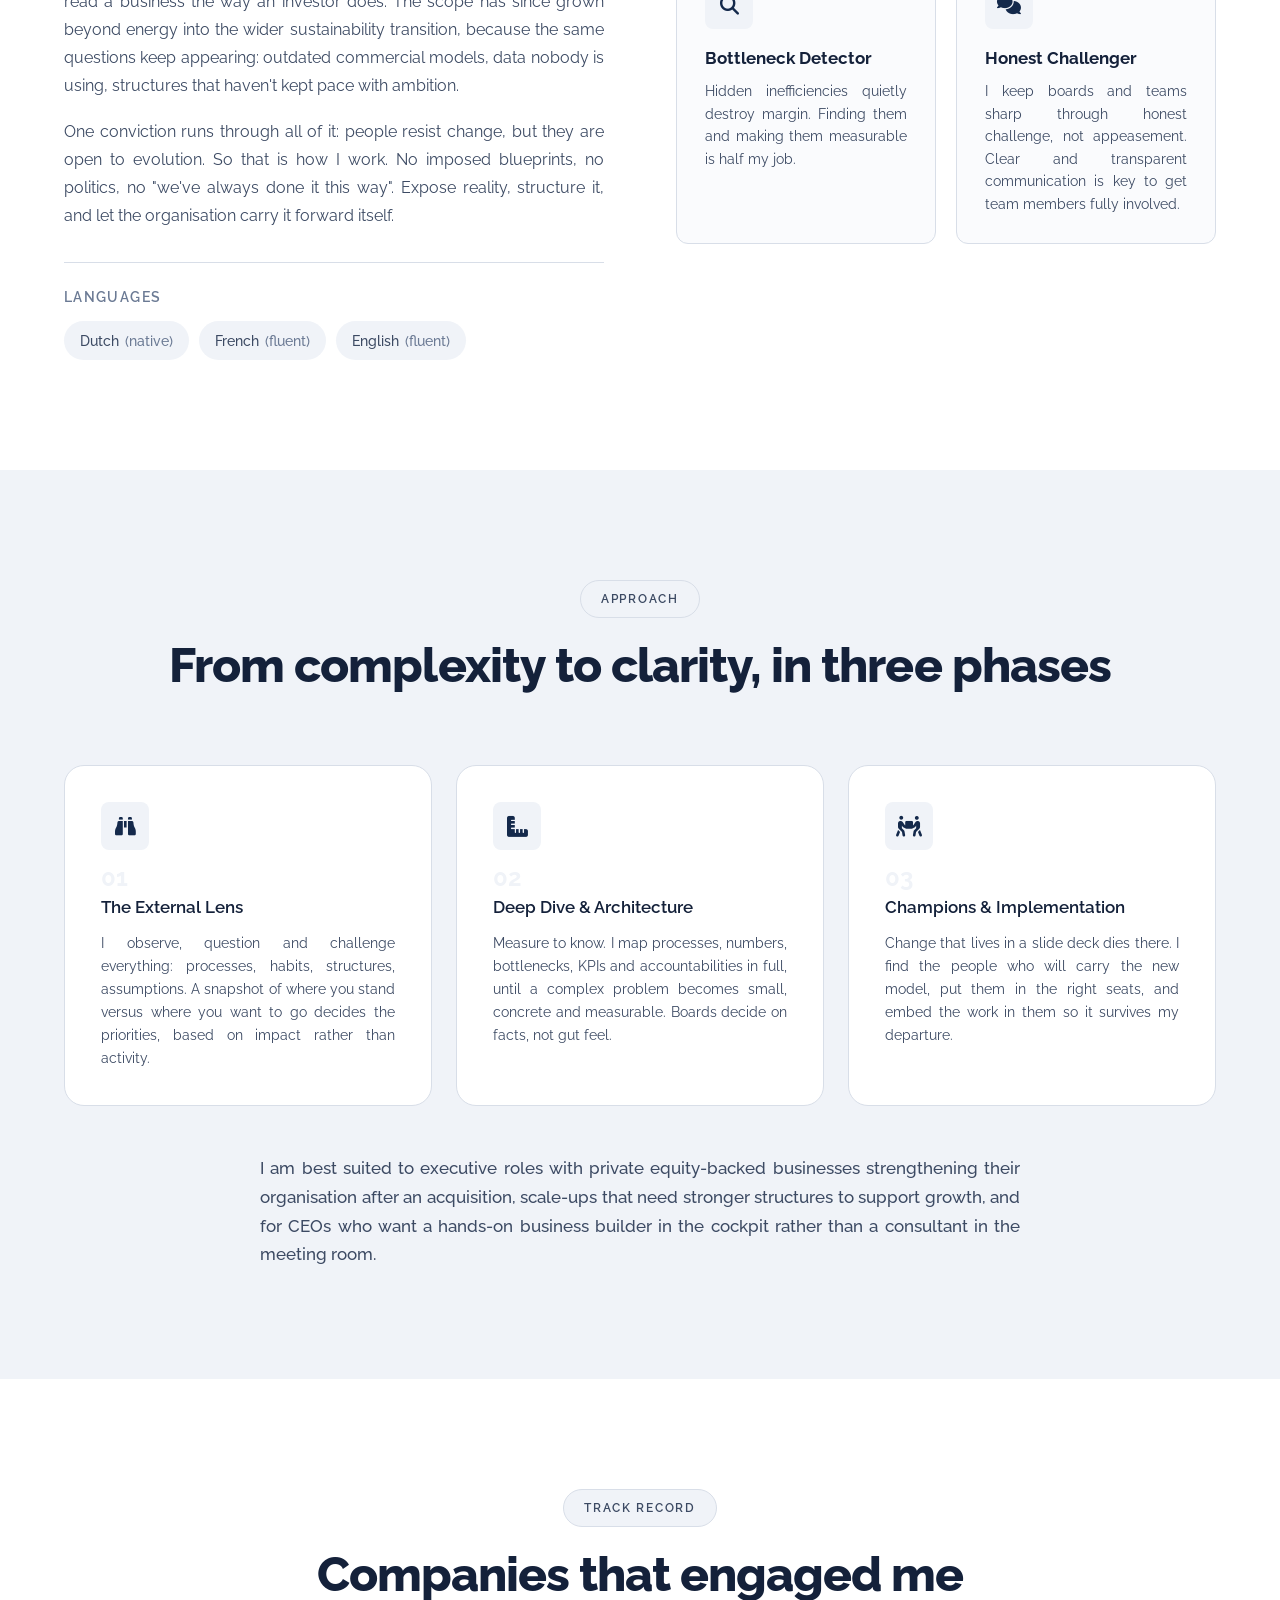
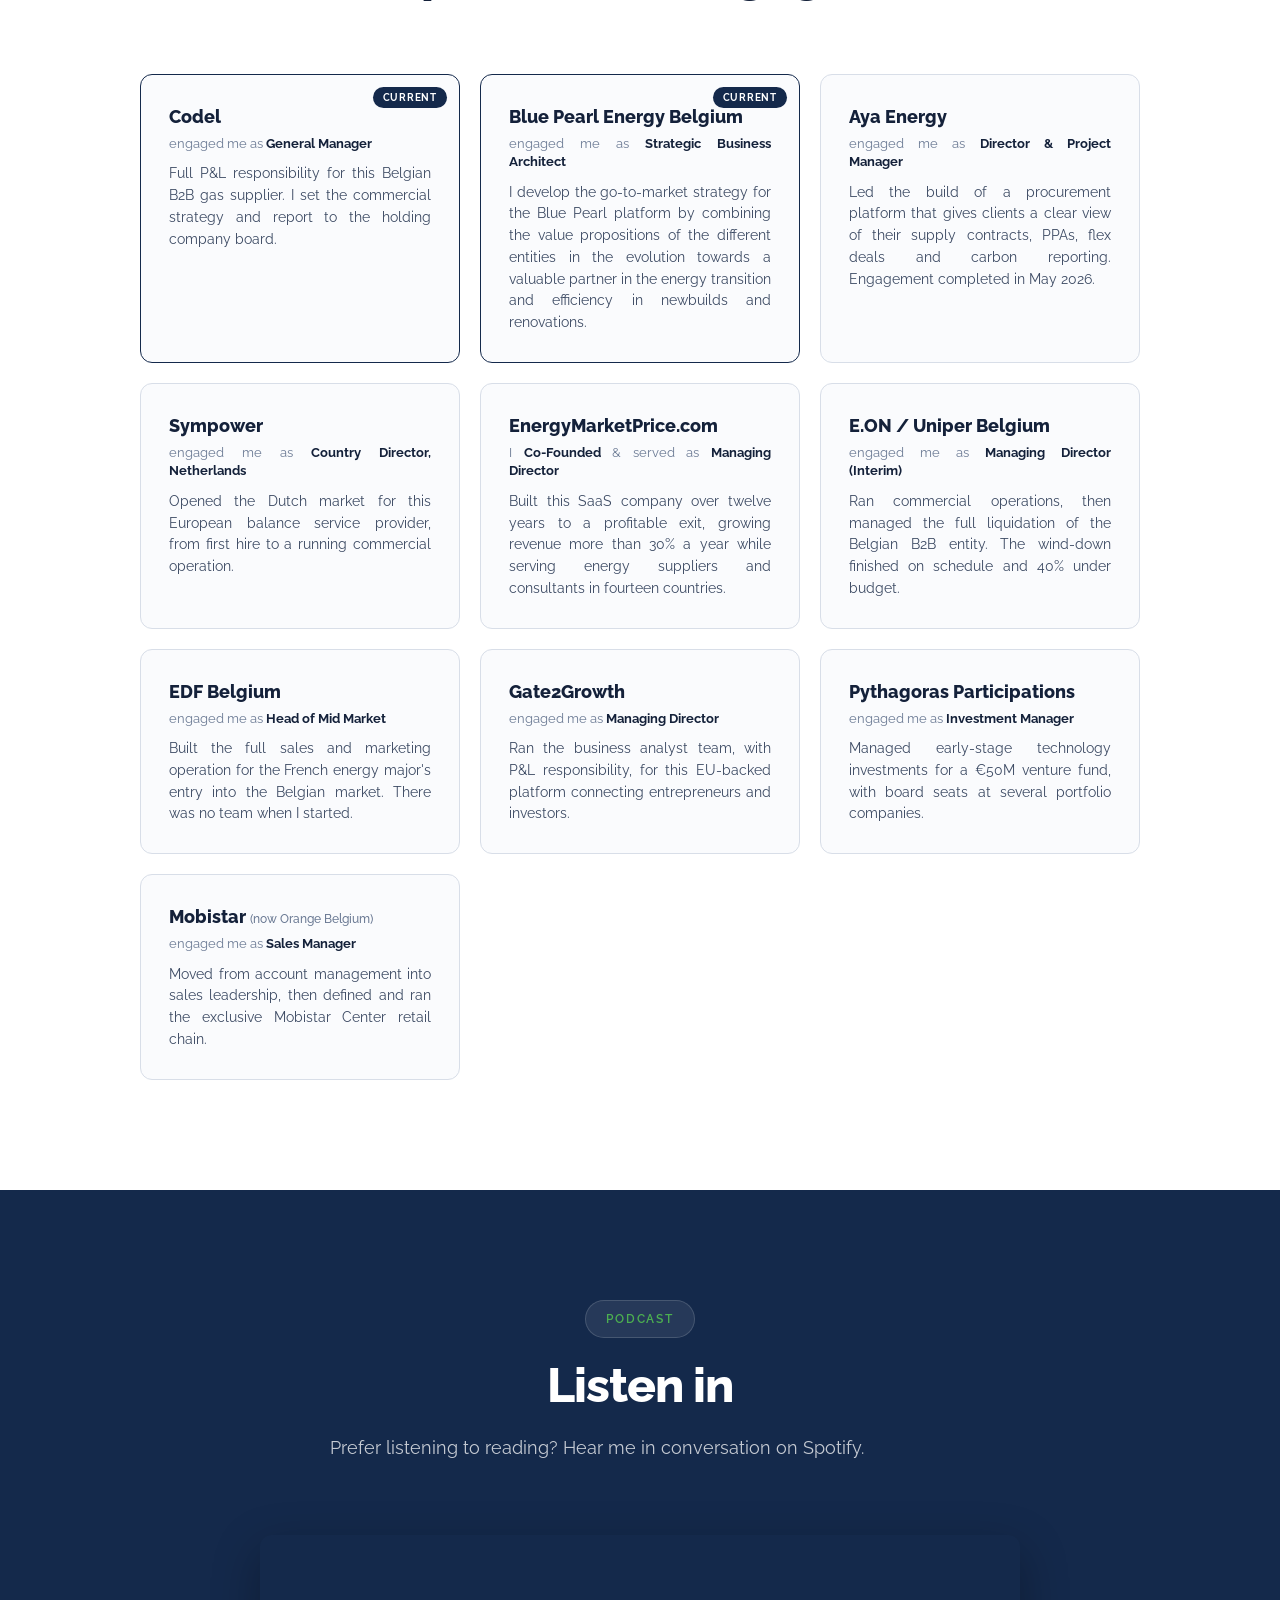
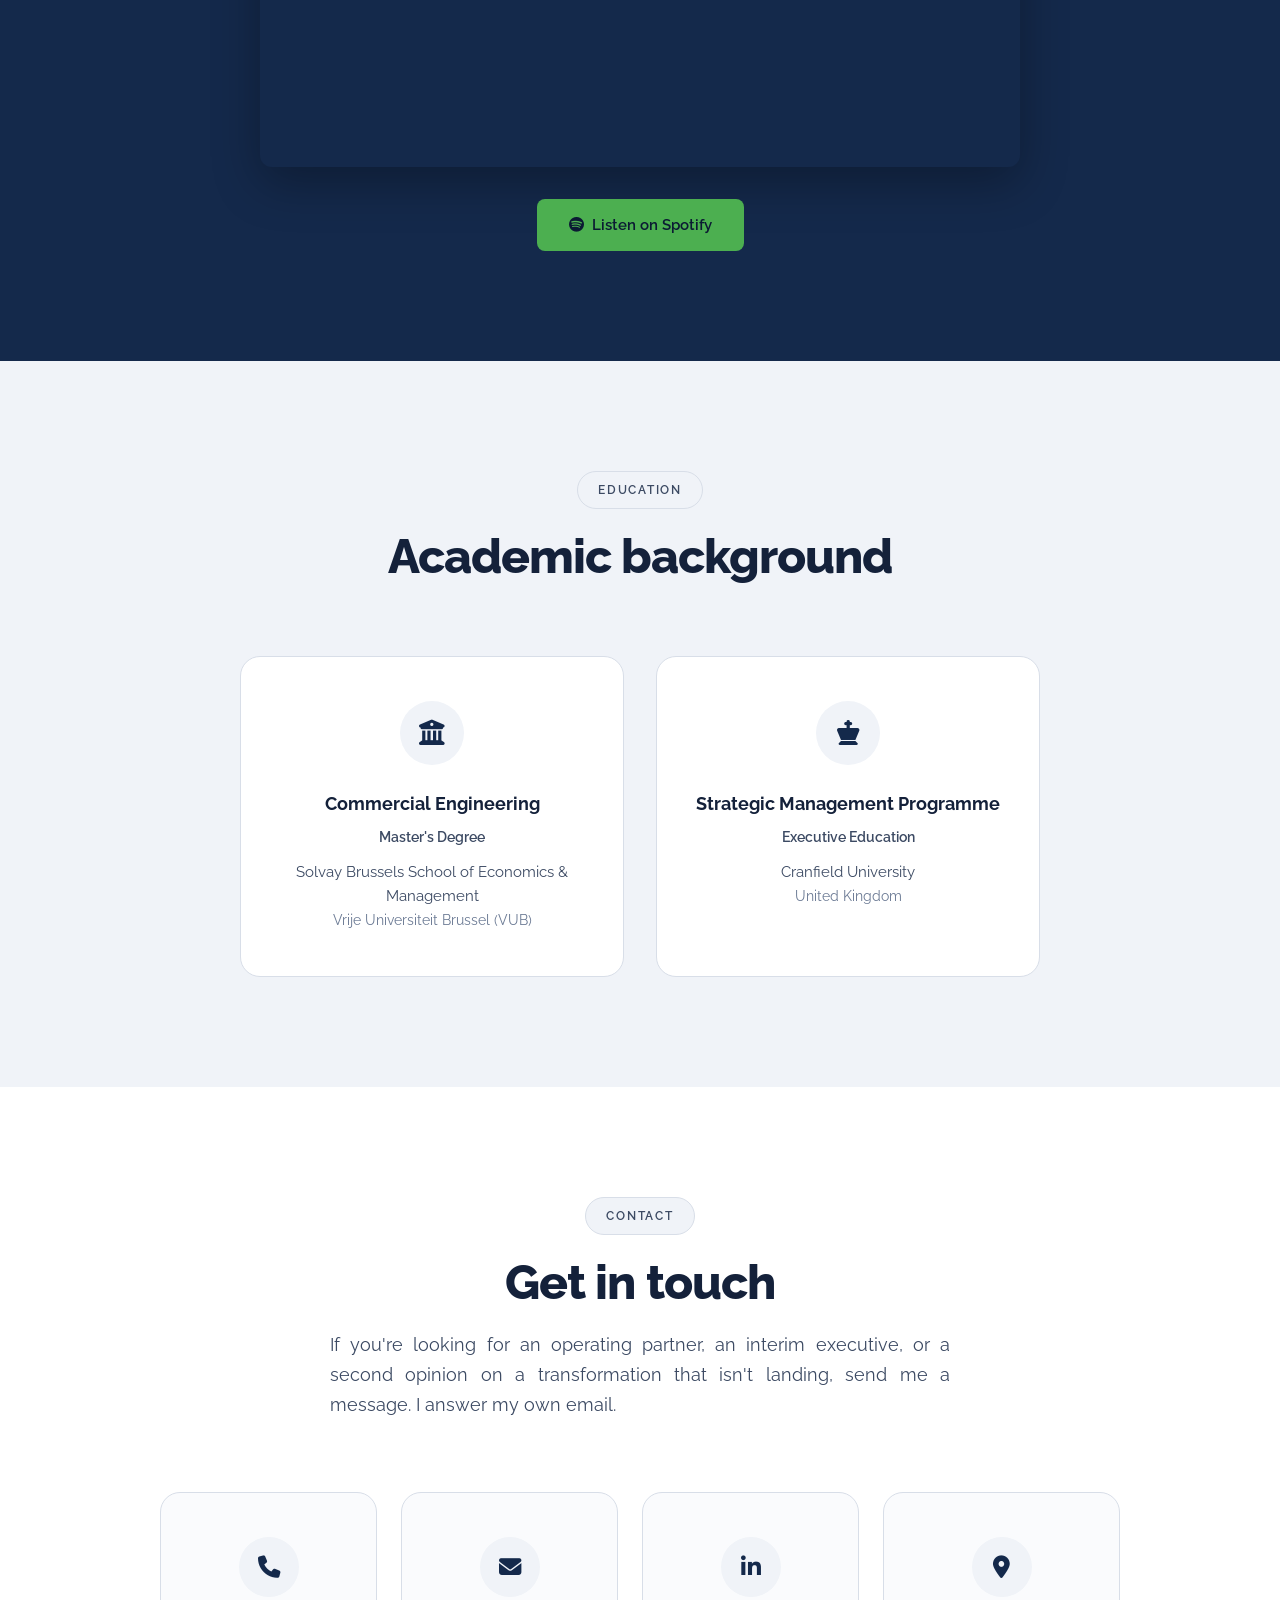
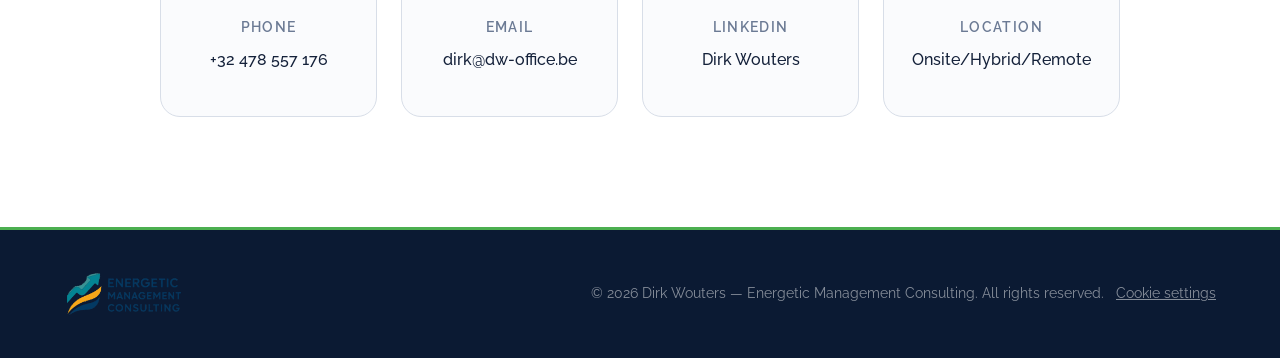
==== commit b13e153e: "Replace Business Architect card with Listener; cut FTP logins per deploy About section: the Business" ====
--- a/index.html
+++ b/index.html
@@ -109,10 +109,10 @@
                     </div>
                     <div class="highlight-card">
                         <div class="highlight-icon">
-                            <i class="fas fa-drafting-compass"></i>
-                        </div>
-                        <h4>Business Architect</h4>
-                        <p>I redesign structures, processes and accountabilities until growth stops being chaotic.</p>
+                            <i class="fas fa-ear-listen"></i>
+                        </div>
+                        <h4>Listener</h4>
+                        <p>I listen to understand, challenge assumptions constructively, and keep the team focused on what matters most. I lead as both a teammate and a coach by helping others develop and perform at their best.</p>
                     </div>
                     <div class="highlight-card">
                         <div class="highlight-icon">
--- a/styles.css
+++ b/styles.css
@@ -278,8 +278,15 @@
 .hero-lead strong {
     font-weight: 700;
     color: #fff;
+    font-size: 0.9rem;
     hyphens: manual;
     -webkit-hyphens: manual;
+}
+
+@media (min-width: 1024px) {
+    .hero-lead strong {
+        white-space: nowrap;
+    }
 }
 
 .hero-stats {
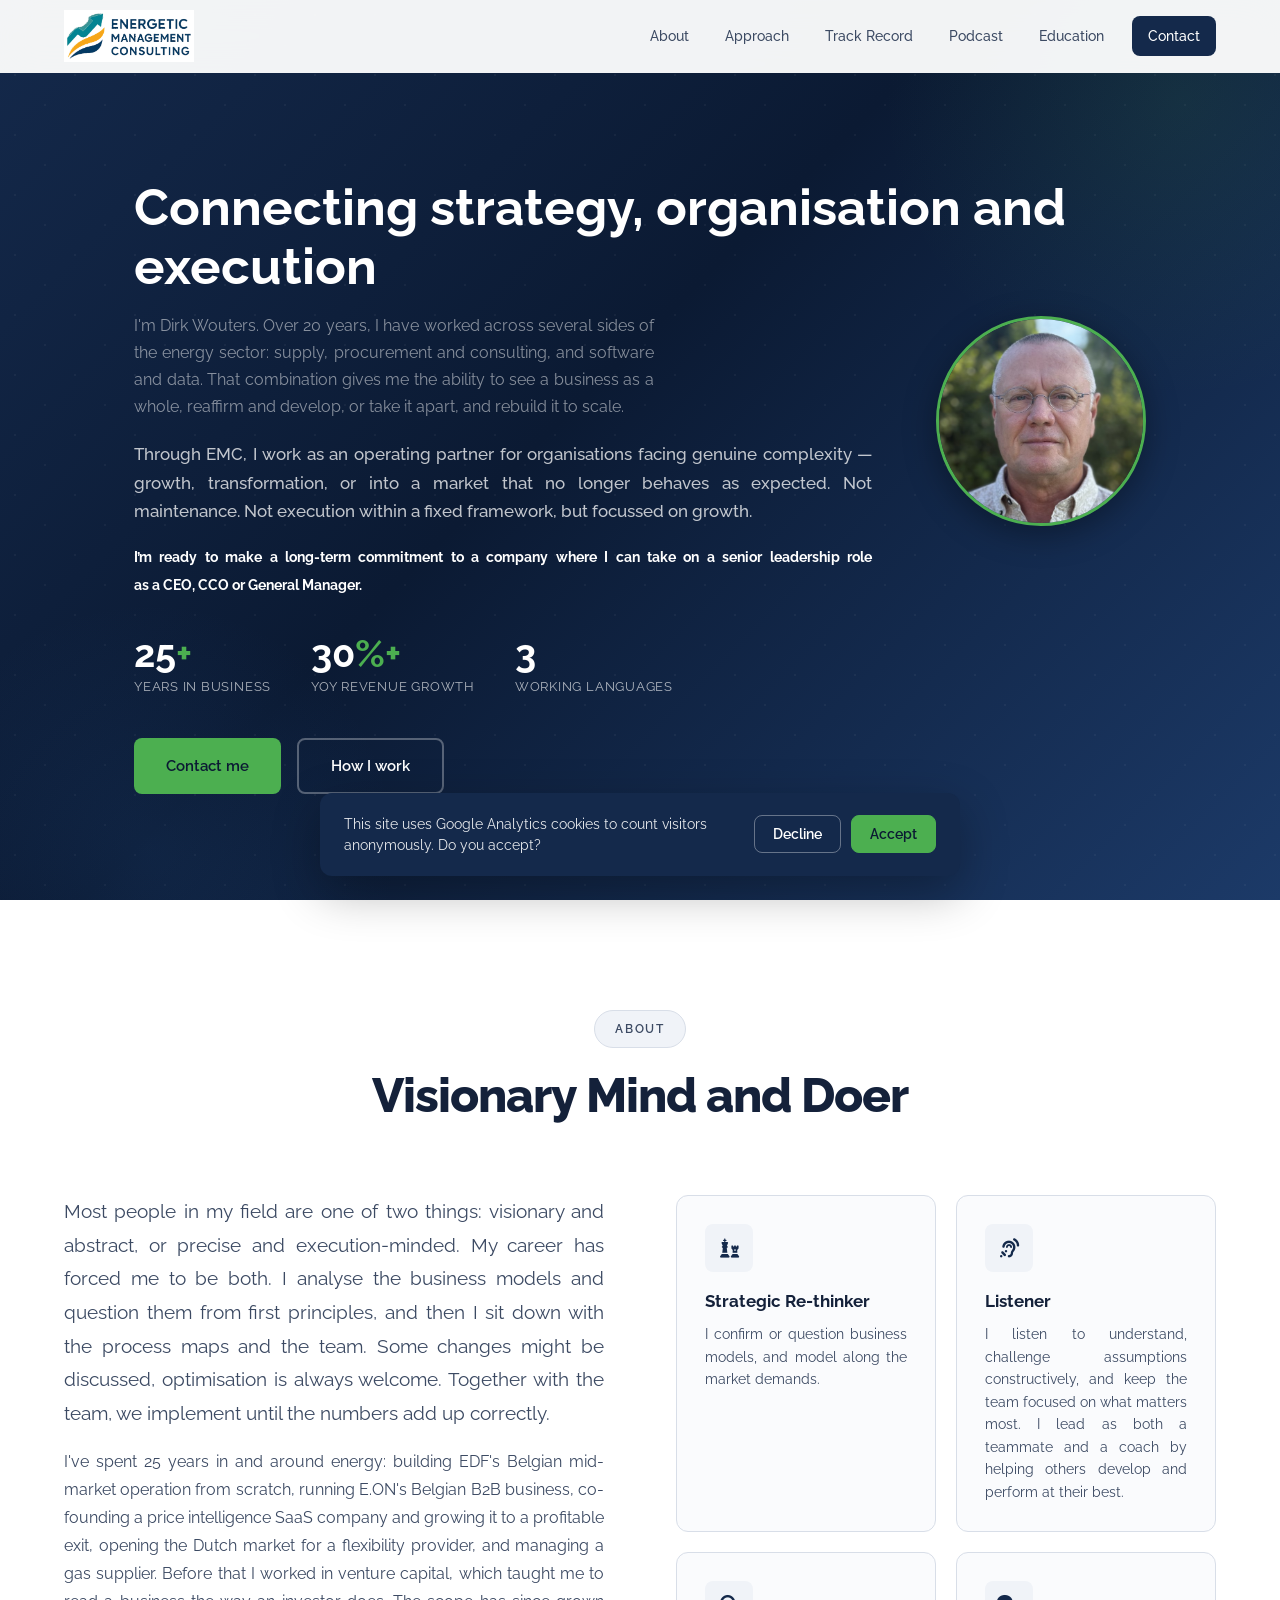
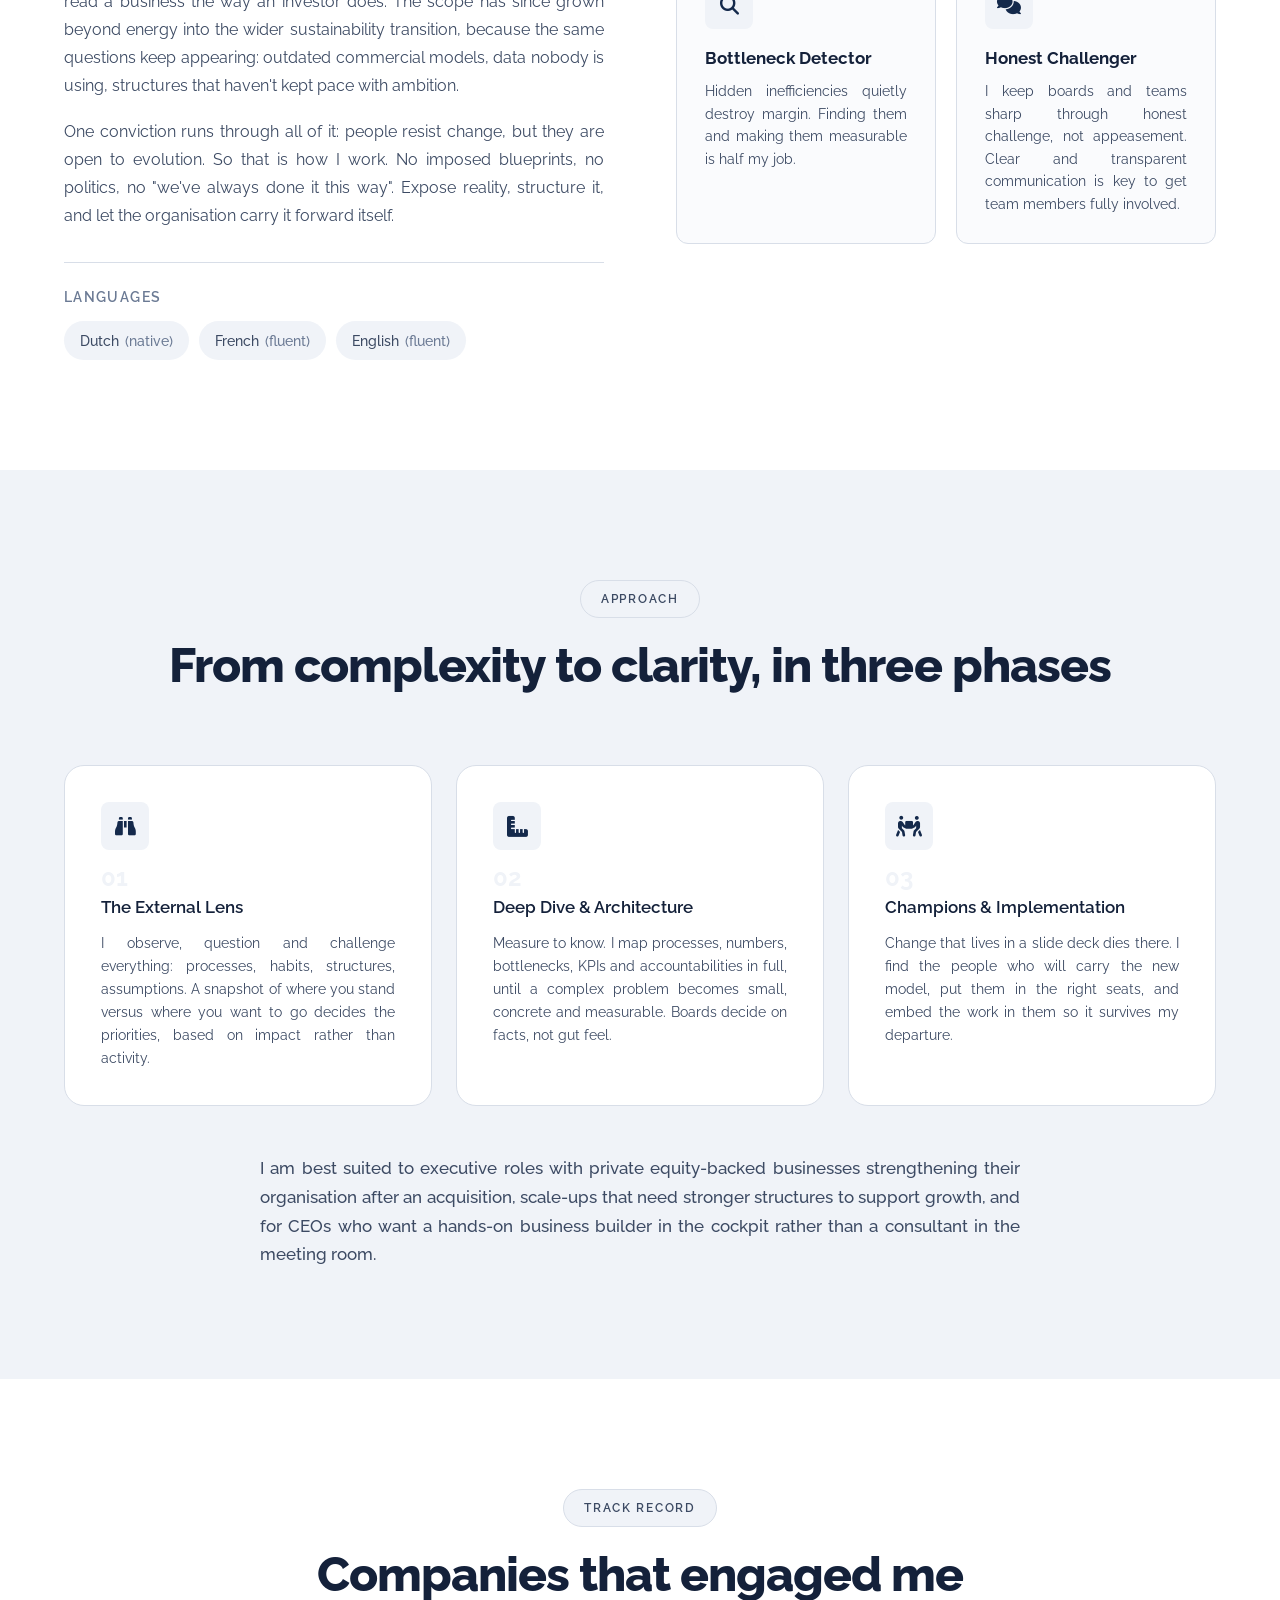
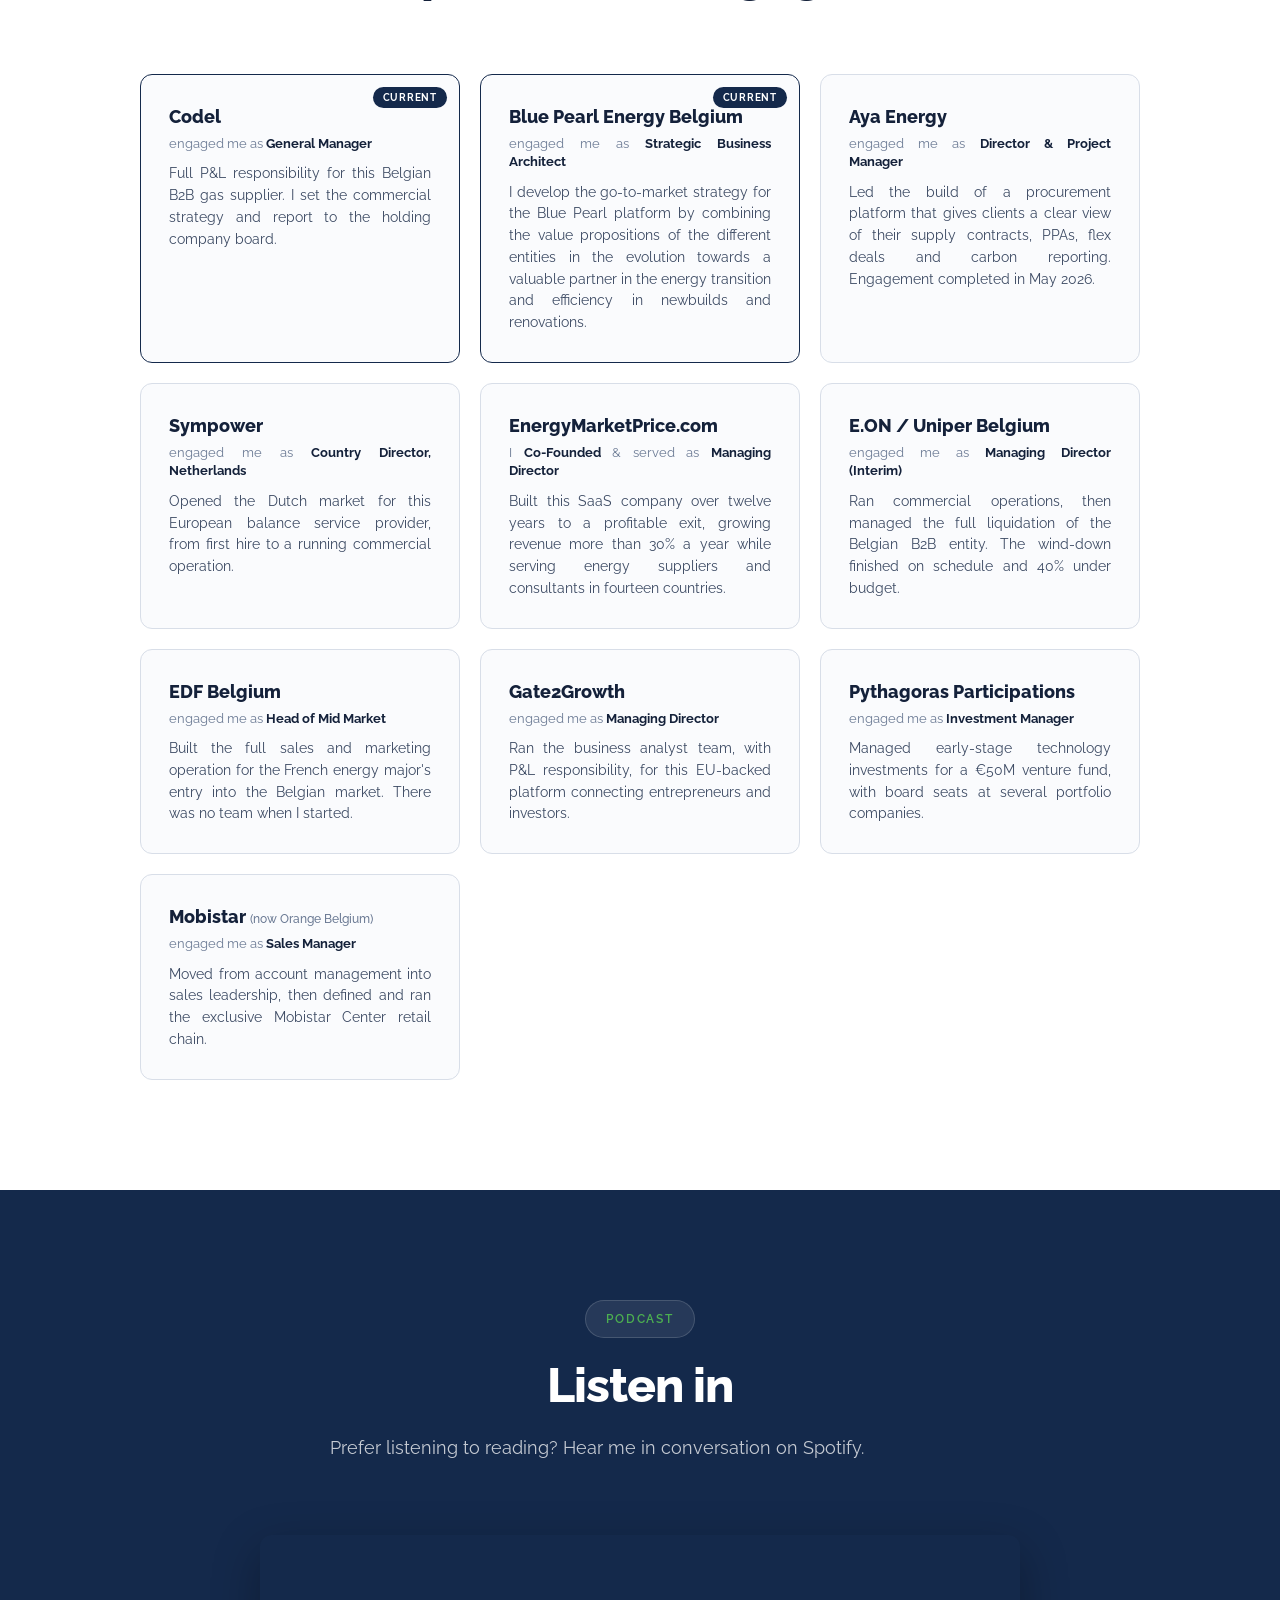
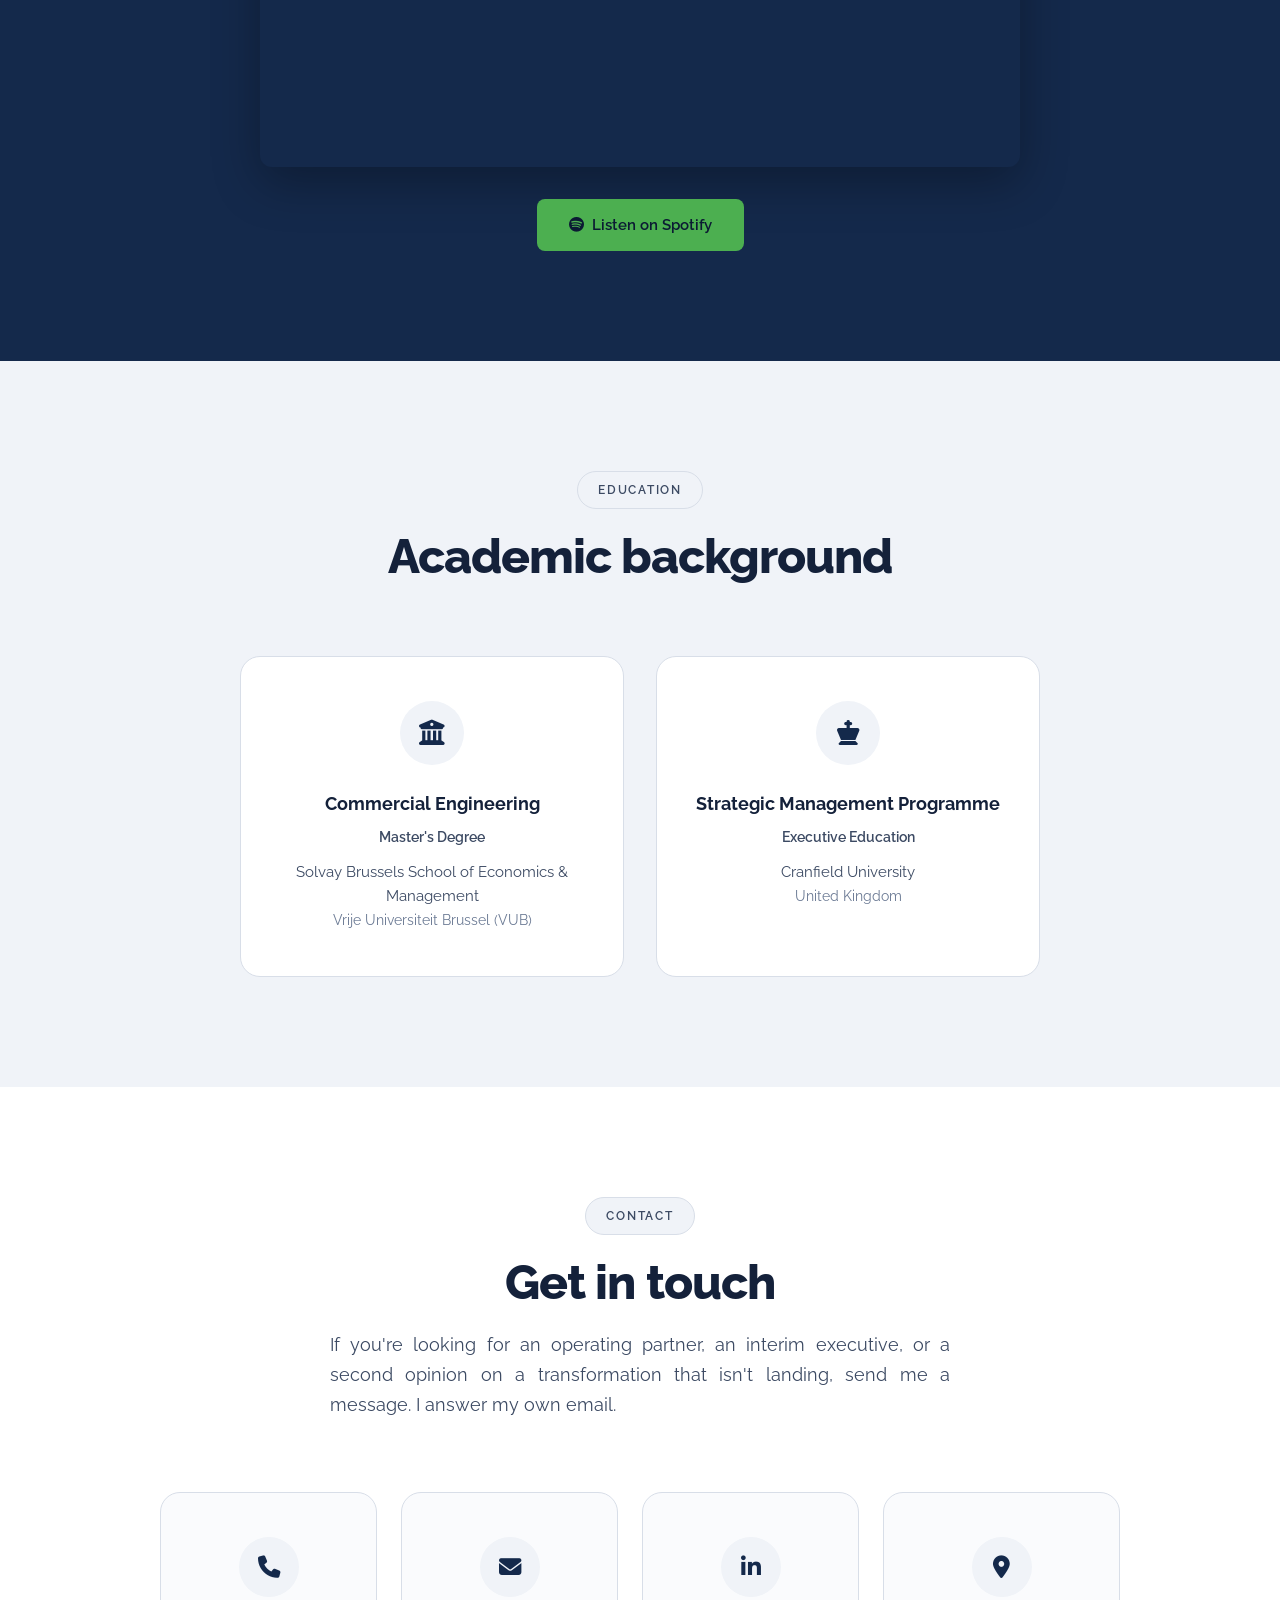
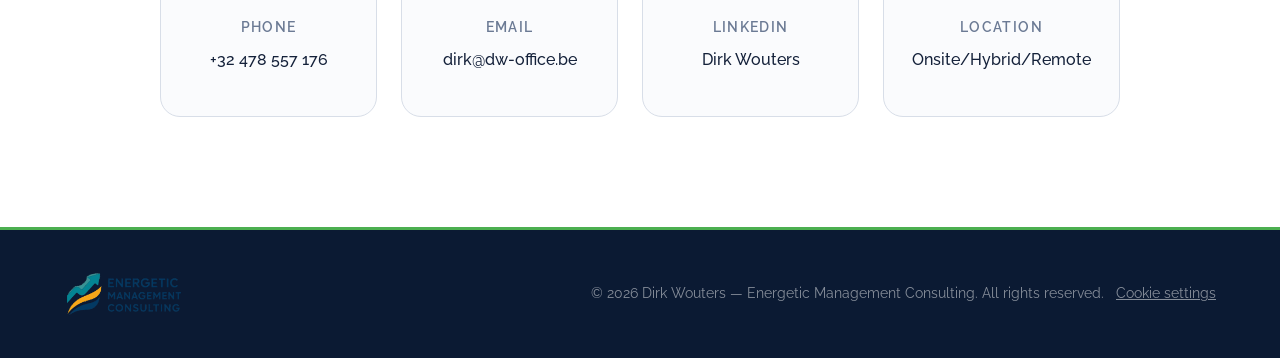
==== commit 13d68128: "Name target roles in hero statement: CEO, CCO or General Manager The longer sentence no longer fits " ====
--- a/index.html
+++ b/index.html
@@ -48,7 +48,7 @@
                 <div class="hero-text">
                 <p class="hero-subtitle">I'm Dirk Wouters. Over 20 years, I have worked across several sides of the energy sector: supply, procurement and consulting, and software and data. That combination gives me the ability to see a business as a whole, reaffirm and develop, or take it apart, and rebuild it to scale.</p>
                 <p class="hero-lead">Through EMC, I work as an operating partner for organisations facing genuine complexity &mdash; growth, transformation, or into a market that no longer behaves as expected. Not maintenance. Not execution within a fixed framework, but focussed on growth.</p>
-                <p class="hero-lead"><strong>I&rsquo;m ready to make a long-term commitment to a company where I can take on a senior leadership role.</strong></p>
+                <p class="hero-lead"><strong>I&rsquo;m ready to make a long-term commitment to a company where I can take on a senior leadership role <span class="nowrap">as a CEO, CCO or General Manager.</span></strong></p>
                 <div class="hero-stats">
                     <div class="stat">
                         <div class="stat-value"><span class="stat-number" data-target="25">0</span><span class="stat-plus">+</span></div>
--- a/styles.css
+++ b/styles.css
@@ -283,10 +283,8 @@
     -webkit-hyphens: manual;
 }
 
-@media (min-width: 1024px) {
-    .hero-lead strong {
-        white-space: nowrap;
-    }
+.nowrap {
+    white-space: nowrap;
 }
 
 .hero-stats {
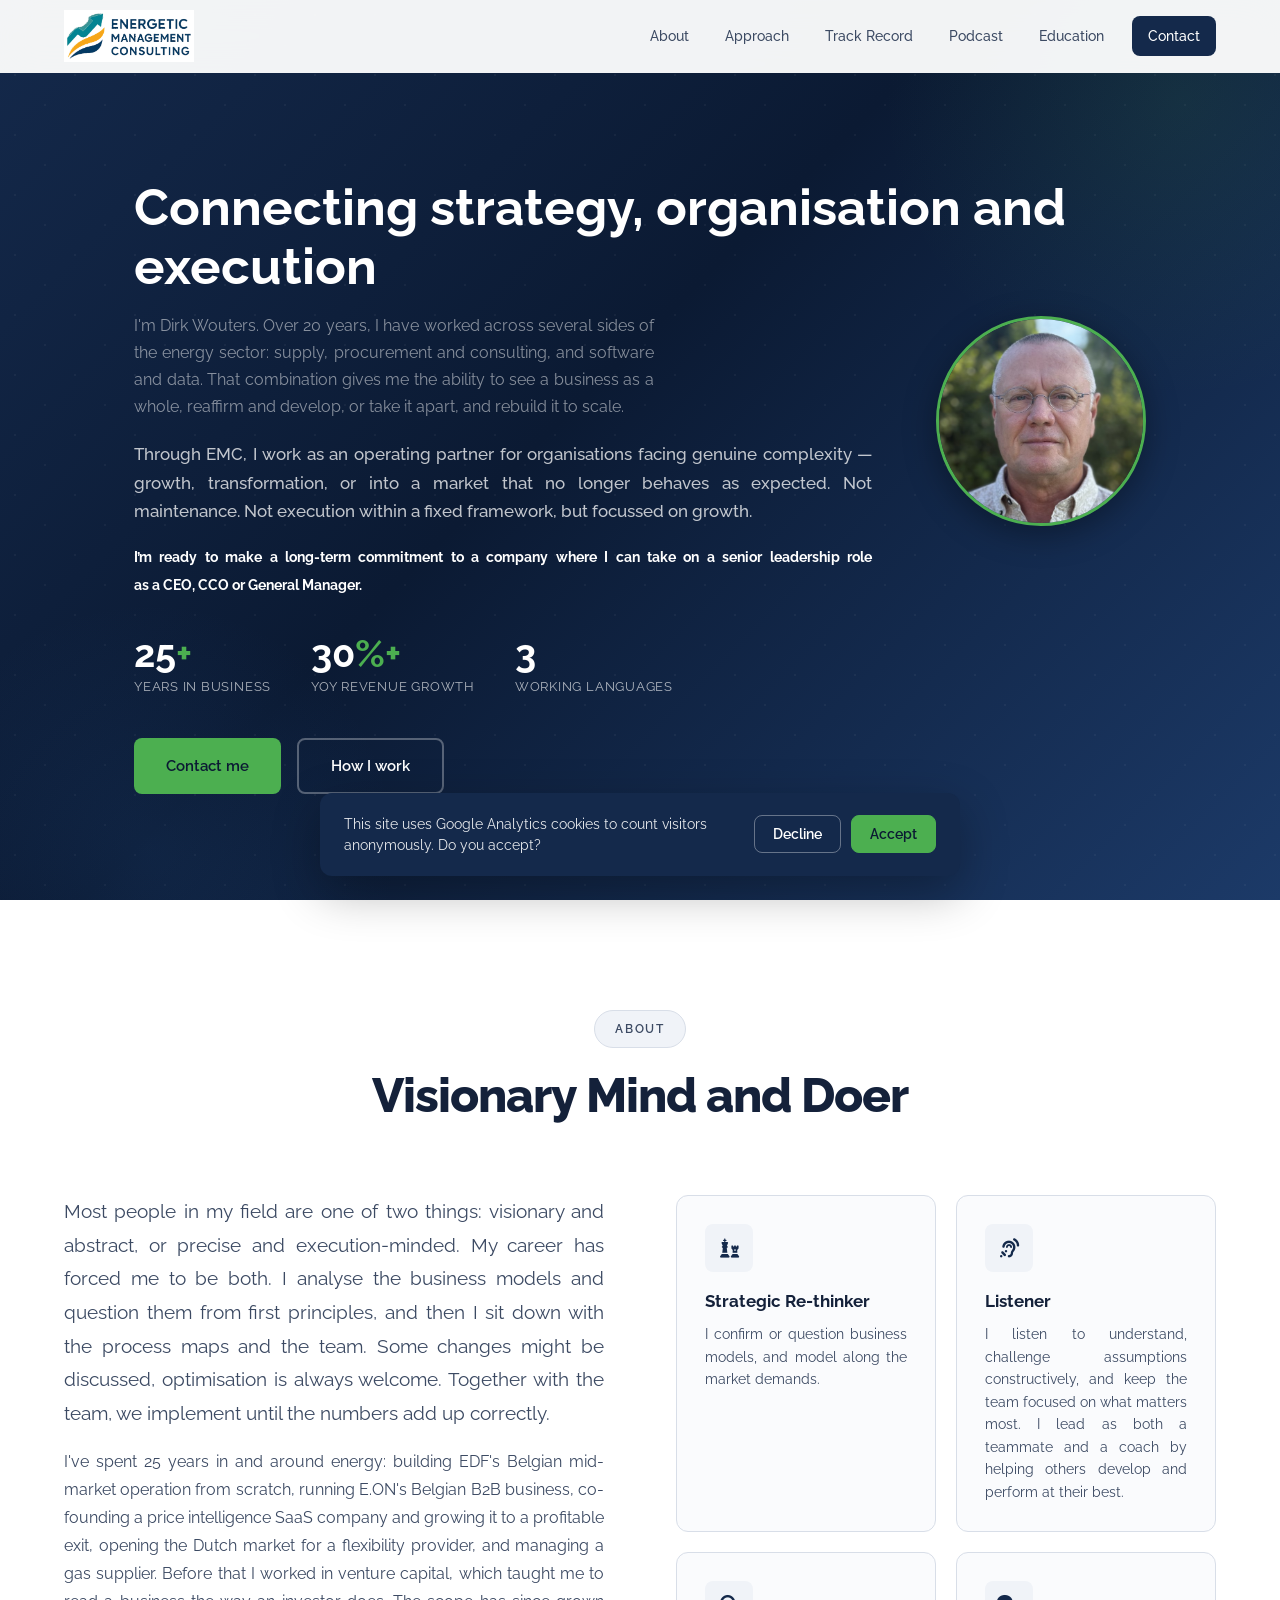
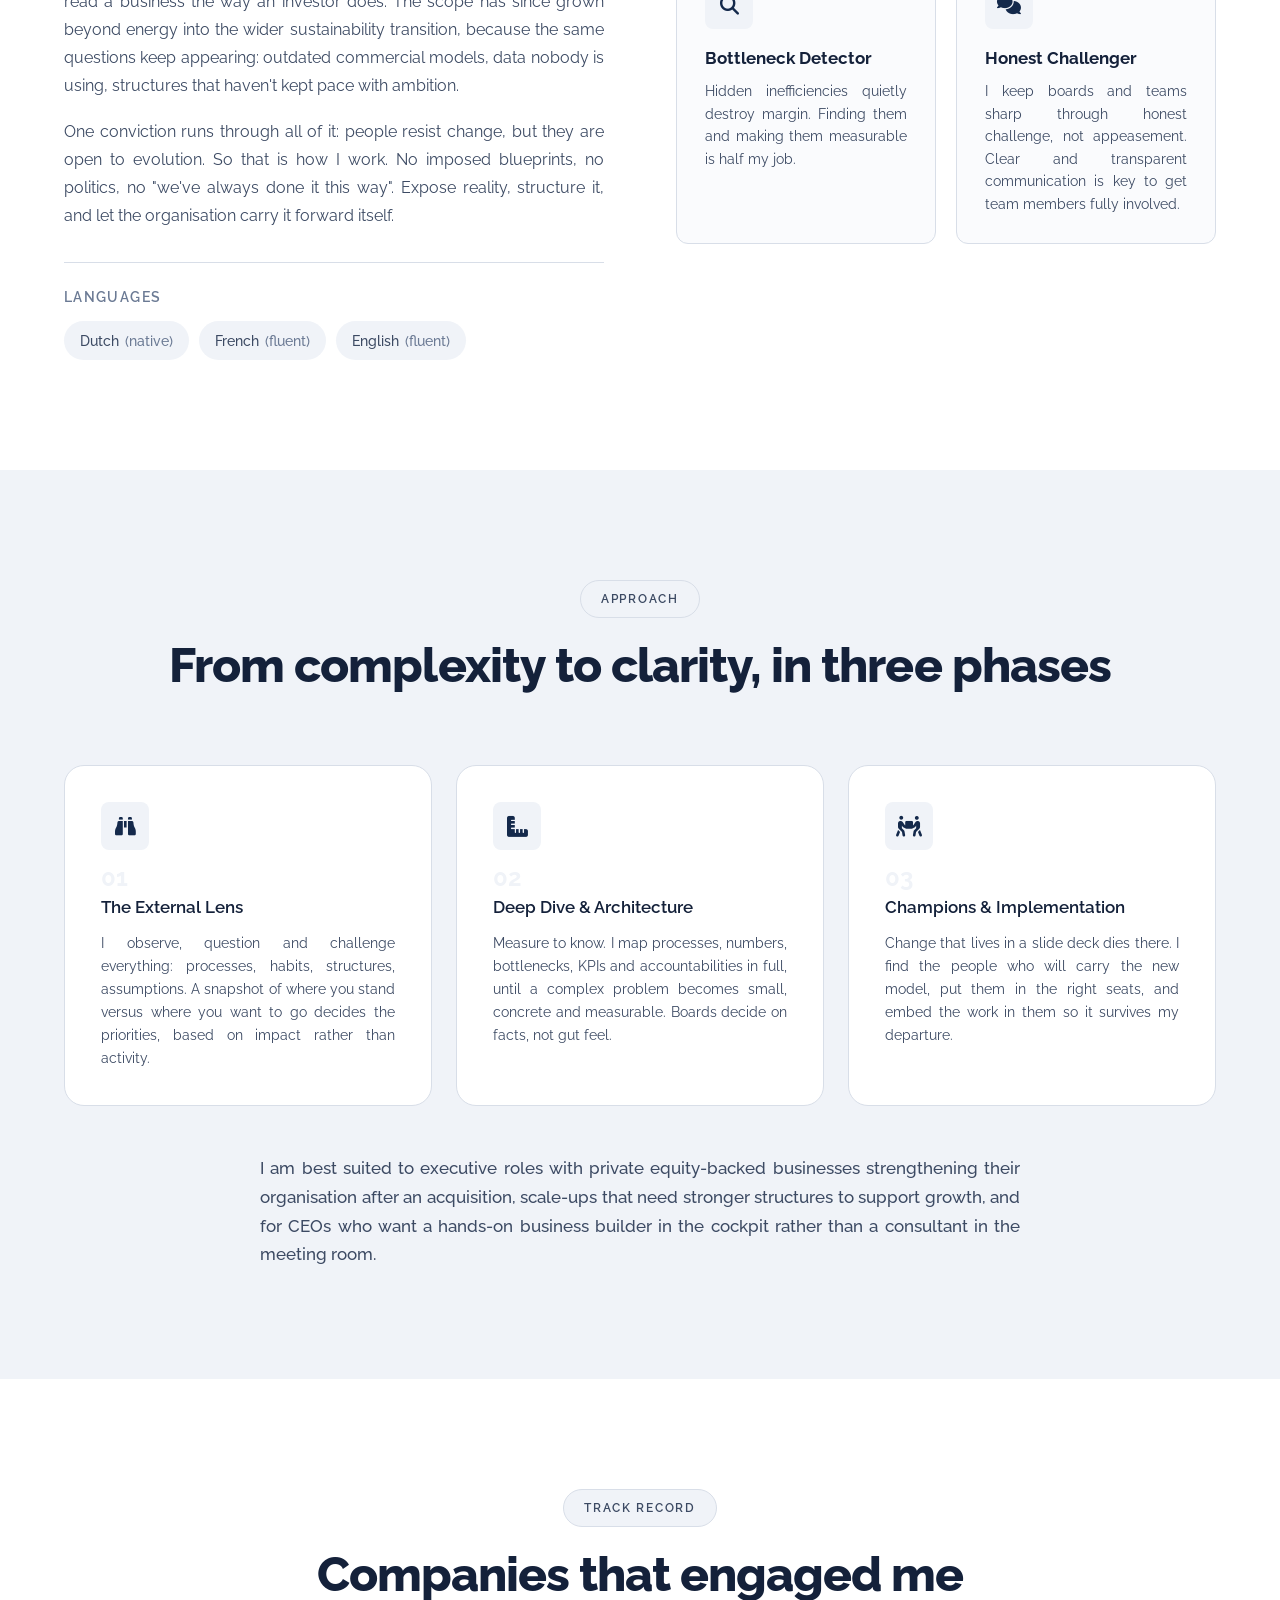
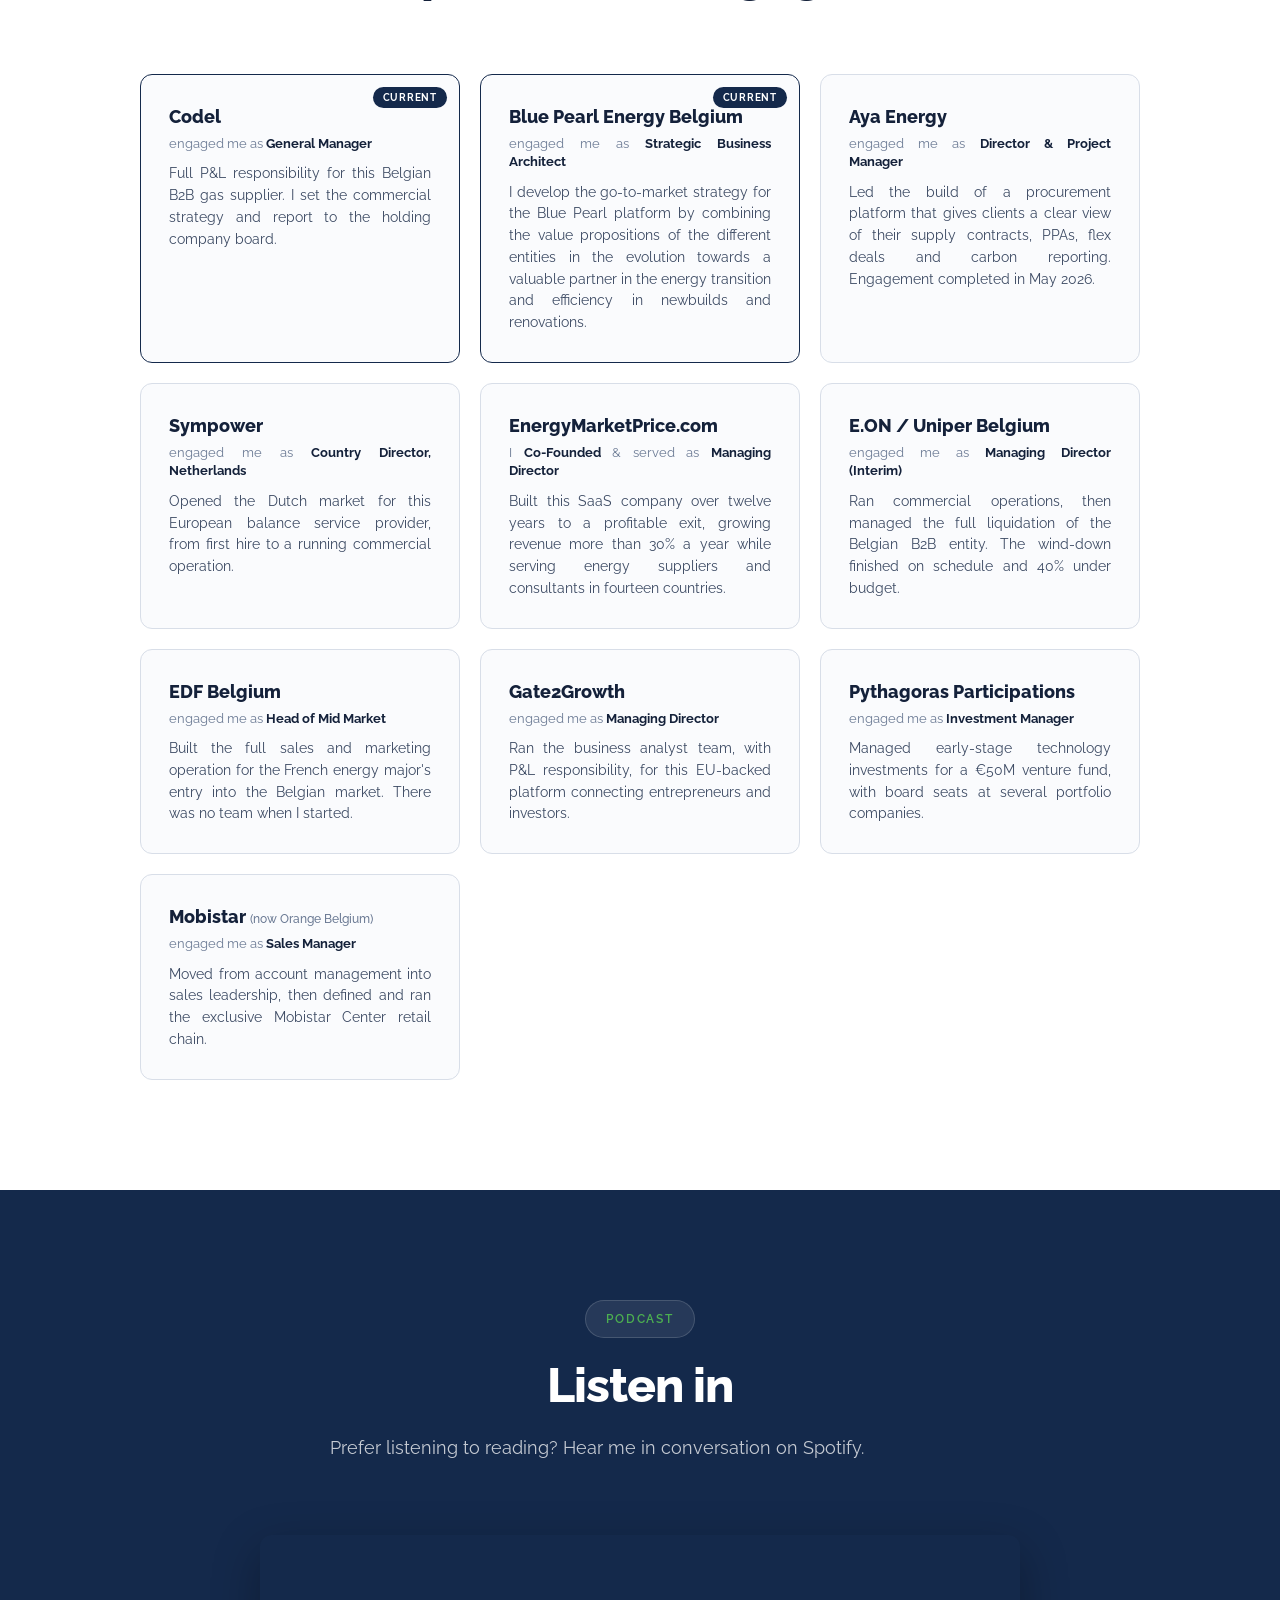
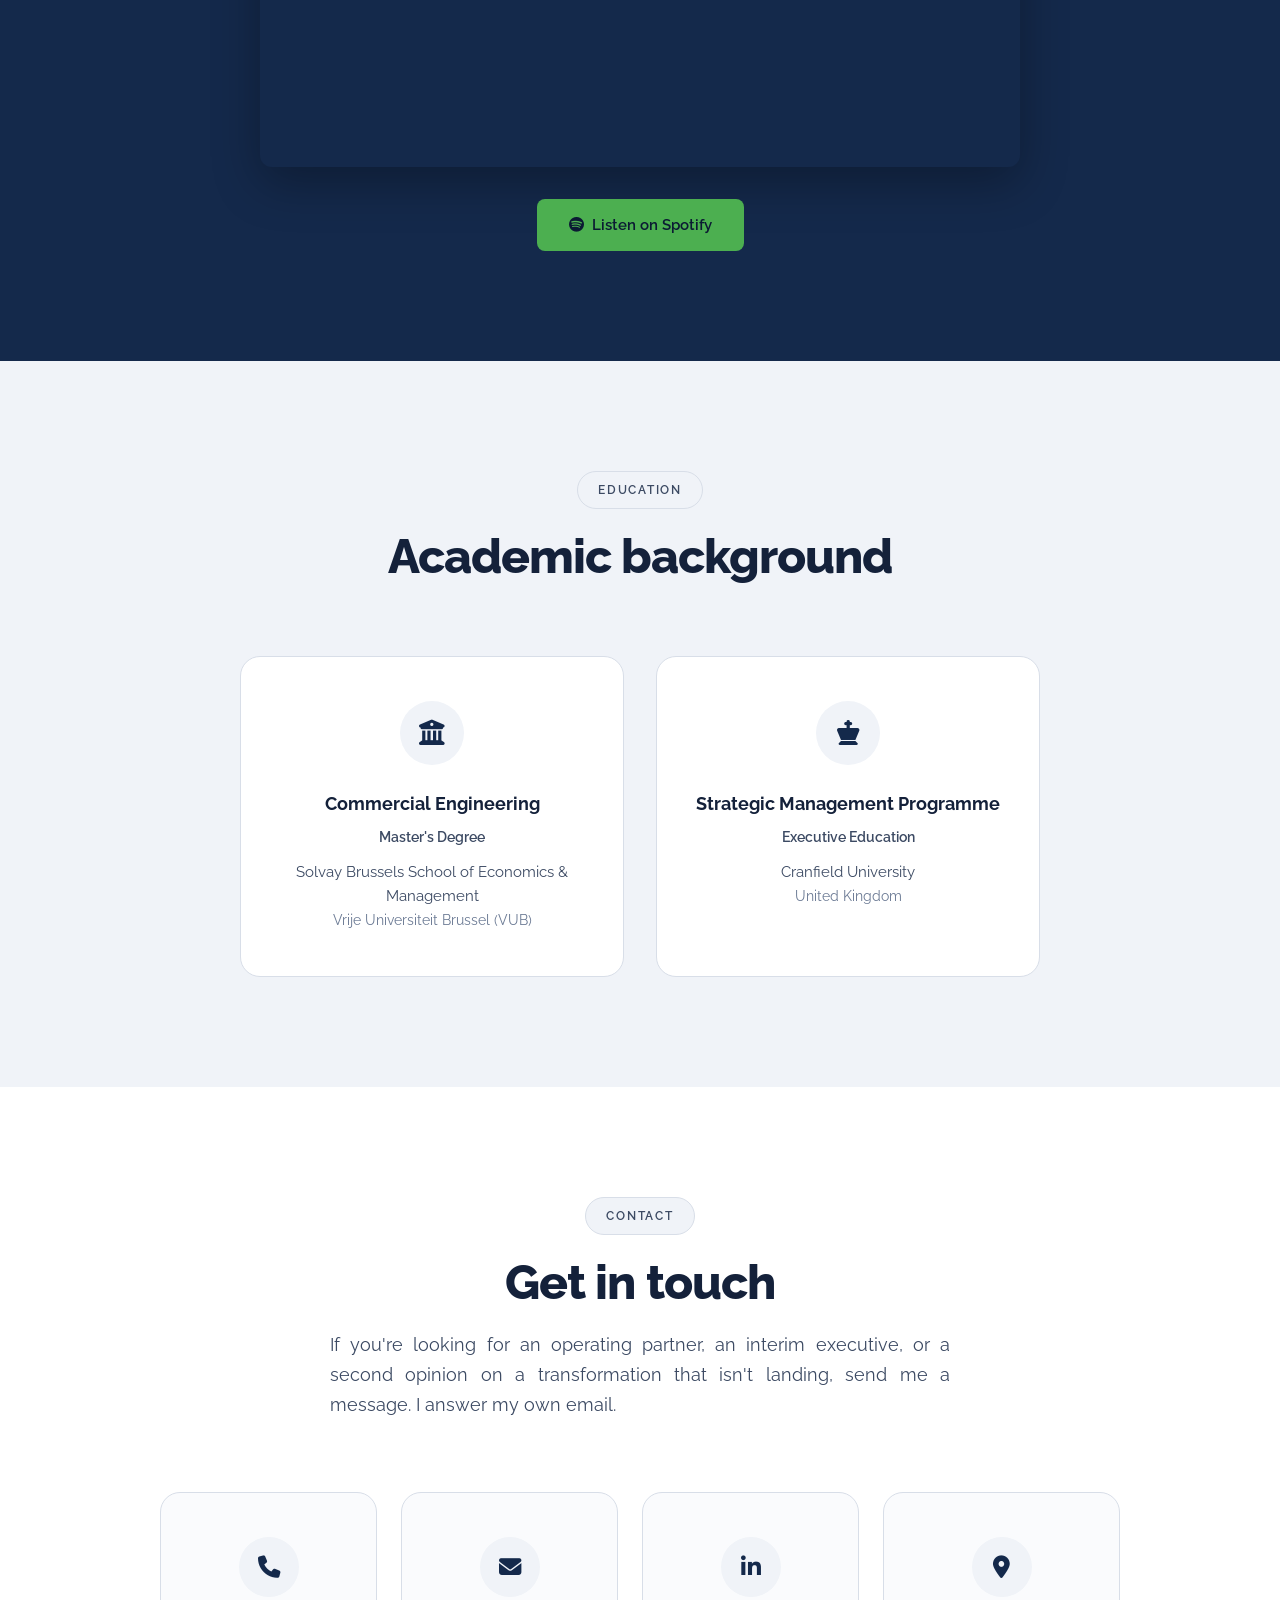
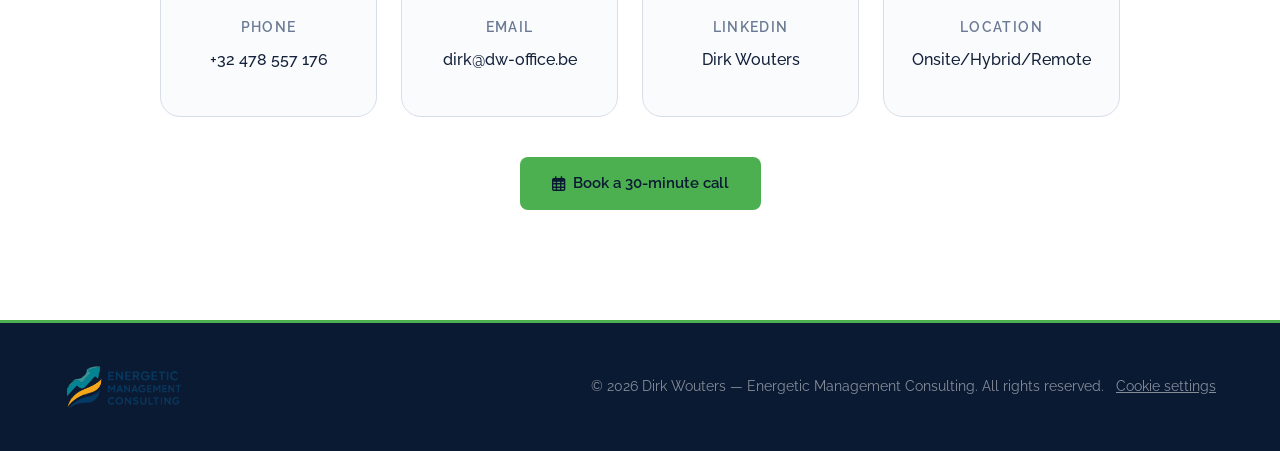
==== commit ec6e3af4: "Add Calendly booking button to the contact section Centered "Book a 30-minute call" button below the" ====
--- a/index.html
+++ b/index.html
@@ -3,7 +3,7 @@
 <head>
     <meta charset="UTF-8">
     <meta name="viewport" content="width=device-width, initial-scale=1.0">
-    <title>The Dynamic DW</title>
+    <title>Dirk Wouters: General Manager, CCO in Cleantech</title>
     <meta name="description" content="Dirk Wouters is a strategic business architect and operating partner for sustainability and the energy transition. 25 years across energy supply, procurement consulting and software, taking organisations from complexity to clarity.">
     <link rel="preconnect" href="https://fonts.googleapis.com">
     <link rel="preconnect" href="https://fonts.gstatic.com" crossorigin>
@@ -51,15 +51,15 @@
                 <p class="hero-lead"><strong>I&rsquo;m ready to make a long-term commitment to a company where I can take on a senior leadership role <span class="nowrap">as a CEO, CCO or General Manager.</span></strong></p>
                 <div class="hero-stats">
                     <div class="stat">
-                        <div class="stat-value"><span class="stat-number" data-target="25">0</span><span class="stat-plus">+</span></div>
+                        <div class="stat-value"><span class="stat-number">25</span><span class="stat-plus">+</span></div>
                         <span class="stat-label">Years in Business</span>
                     </div>
                     <div class="stat">
-                        <div class="stat-value"><span class="stat-number" data-target="30">0</span><span class="stat-plus">%+</span></div>
+                        <div class="stat-value"><span class="stat-number">30</span><span class="stat-plus">%+</span></div>
                         <span class="stat-label">YoY Revenue Growth</span>
                     </div>
                     <div class="stat">
-                        <div class="stat-value"><span class="stat-number" data-target="3">0</span></div>
+                        <div class="stat-value"><span class="stat-number">3</span></div>
                         <span class="stat-label">Working Languages</span>
                     </div>
                 </div>
@@ -315,6 +315,9 @@
                     <p>Onsite/Hybrid/Remote</p>
                 </div>
             </div>
+            <div class="contact-booking">
+                <a href="https://calendly.com/dirk-dw-office/30min" target="_blank" rel="noopener" class="btn btn-primary"><i class="far fa-calendar-alt"></i> Book a 30-minute call</a>
+            </div>
         </div>
     </section>
 
--- a/styles.css
+++ b/styles.css
@@ -1093,6 +1093,11 @@
     background: var(--color-surface);
 }
 
+.contact-booking {
+    text-align: center;
+    margin-top: 40px;
+}
+
 .contact-grid {
     display: grid;
     grid-template-columns: repeat(4, 1fr);
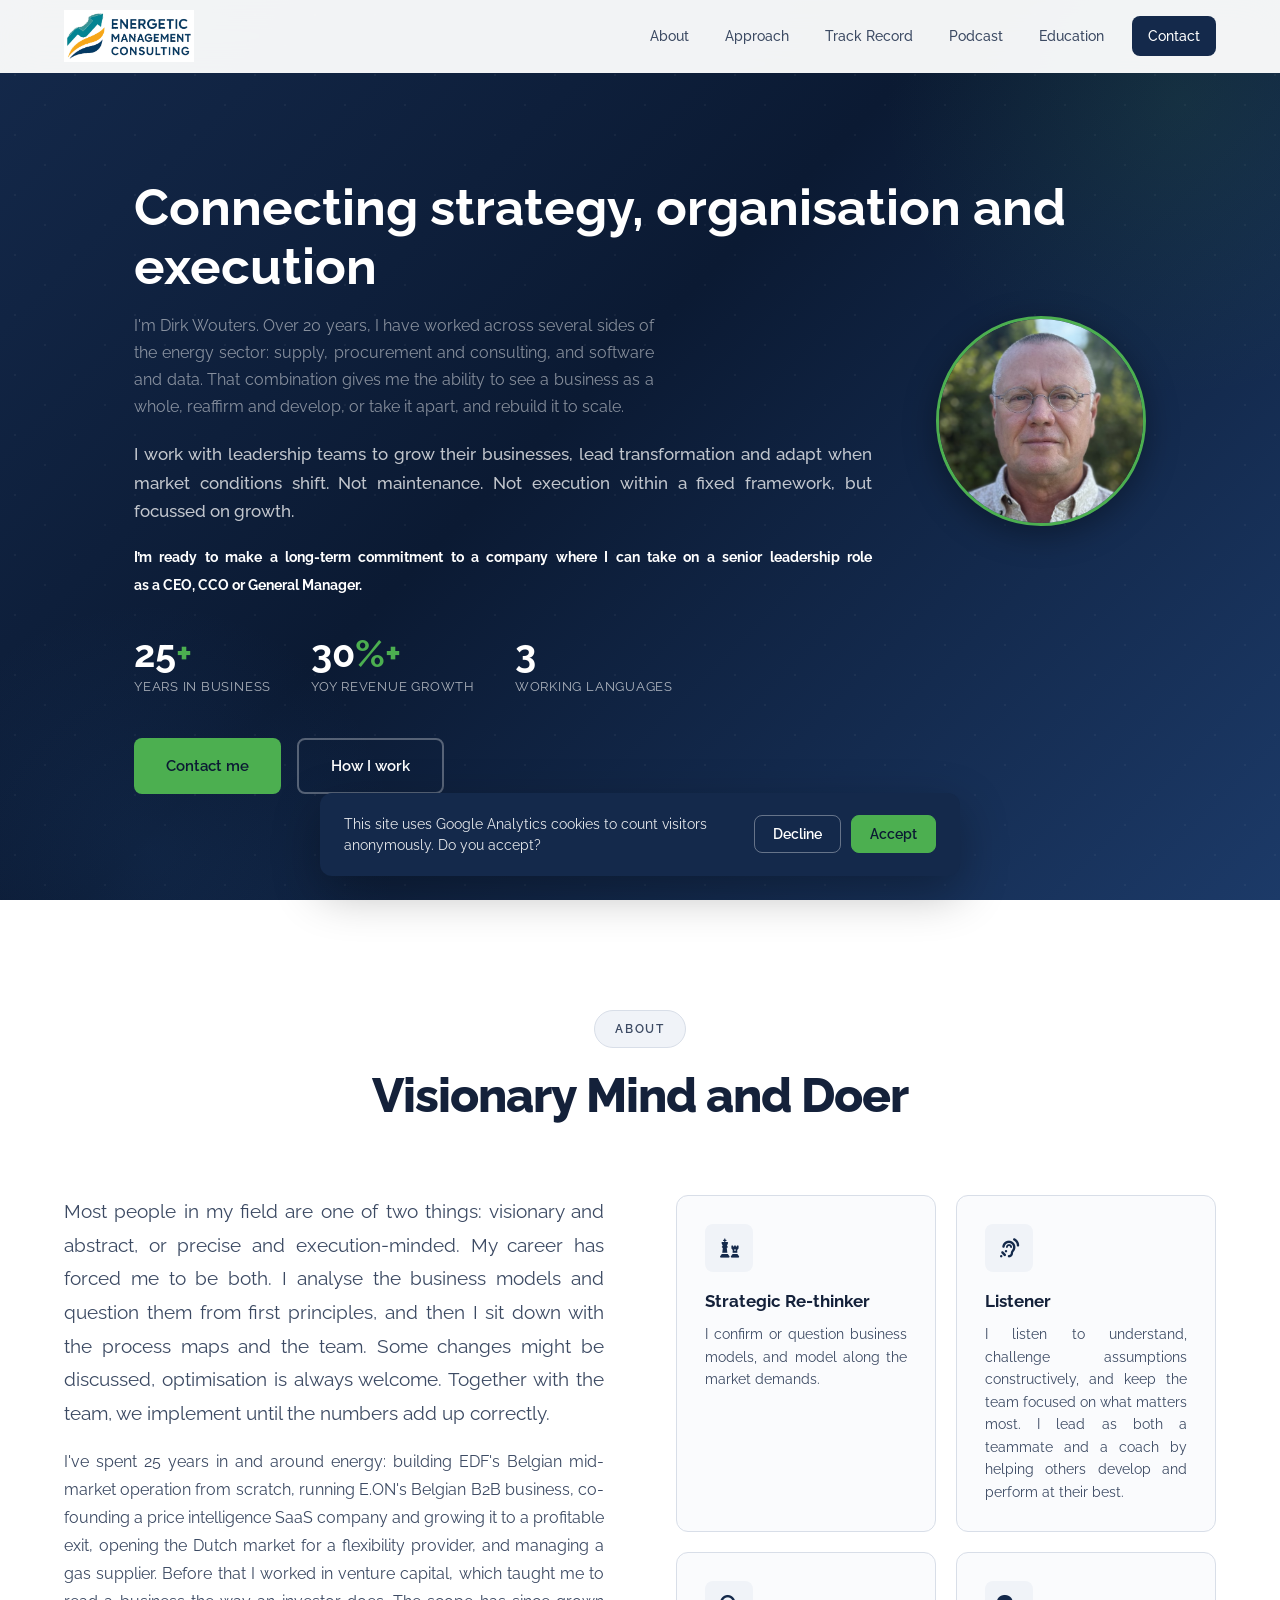
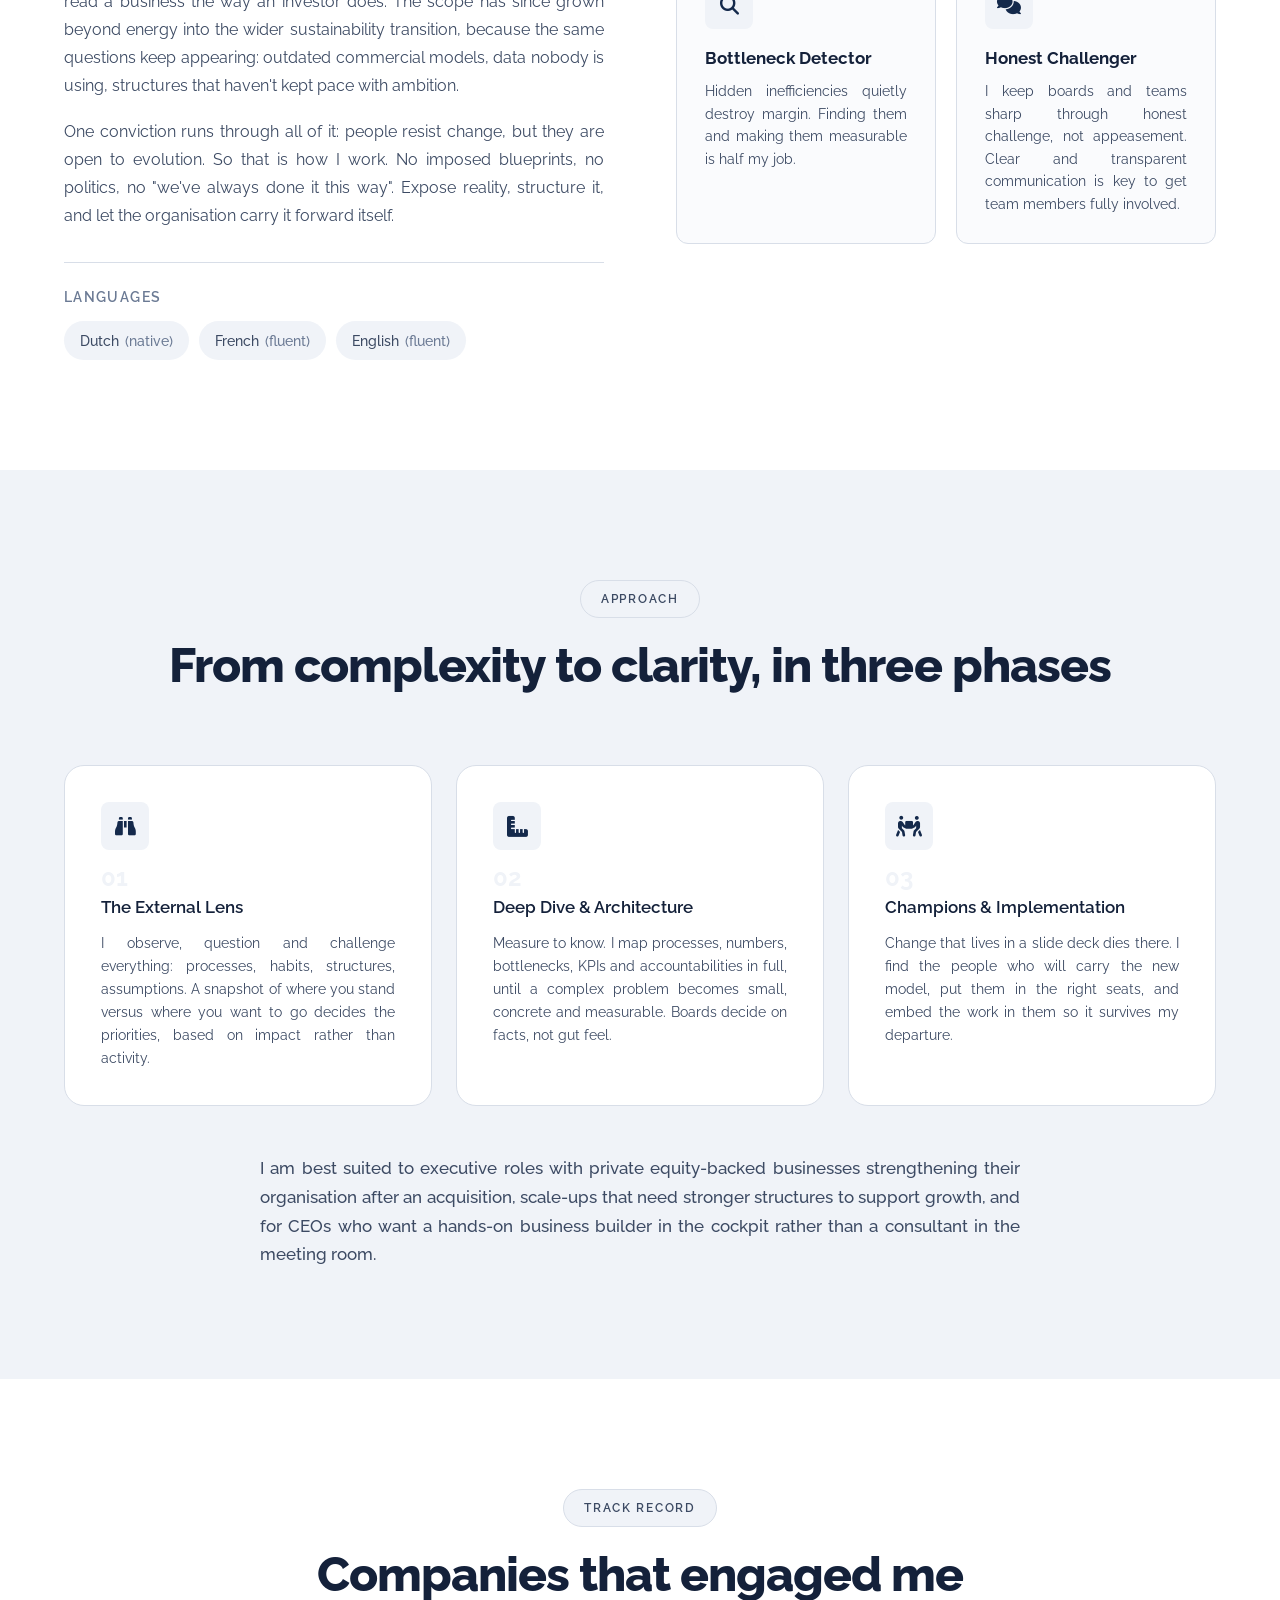
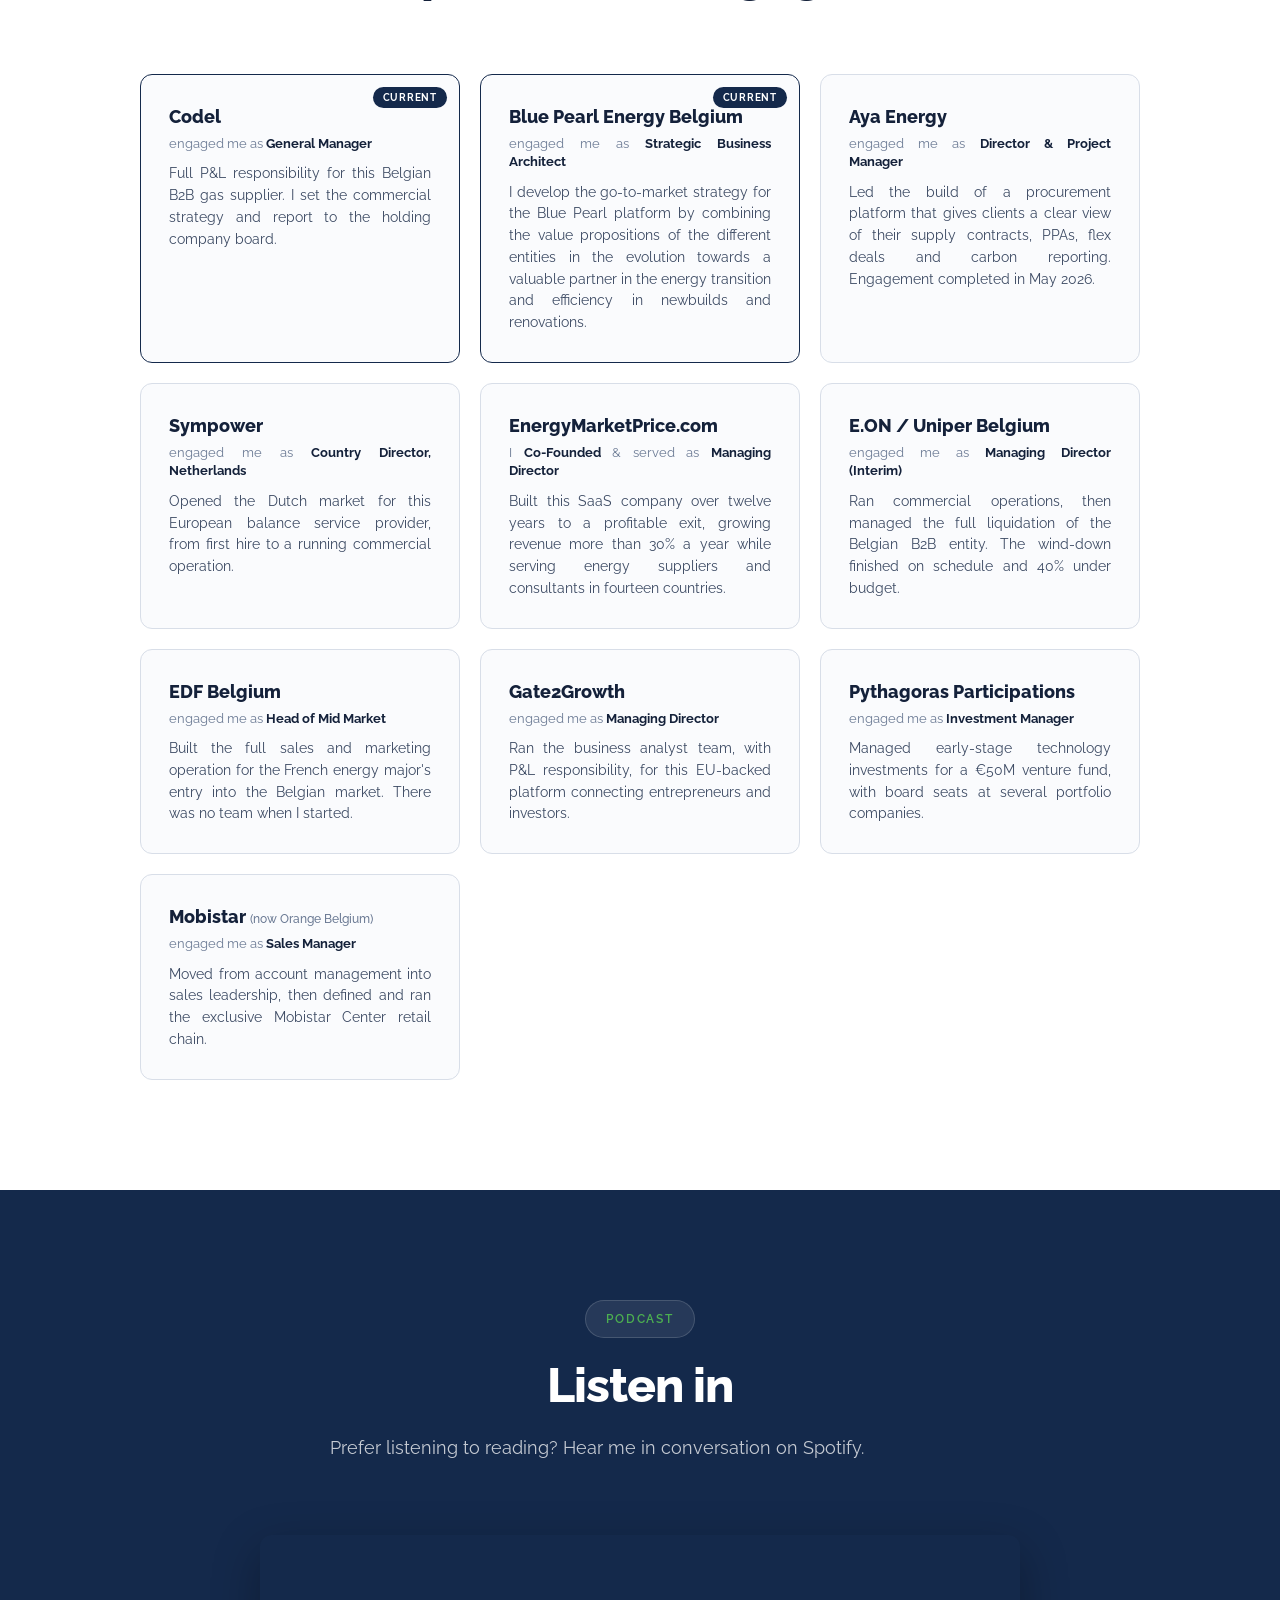
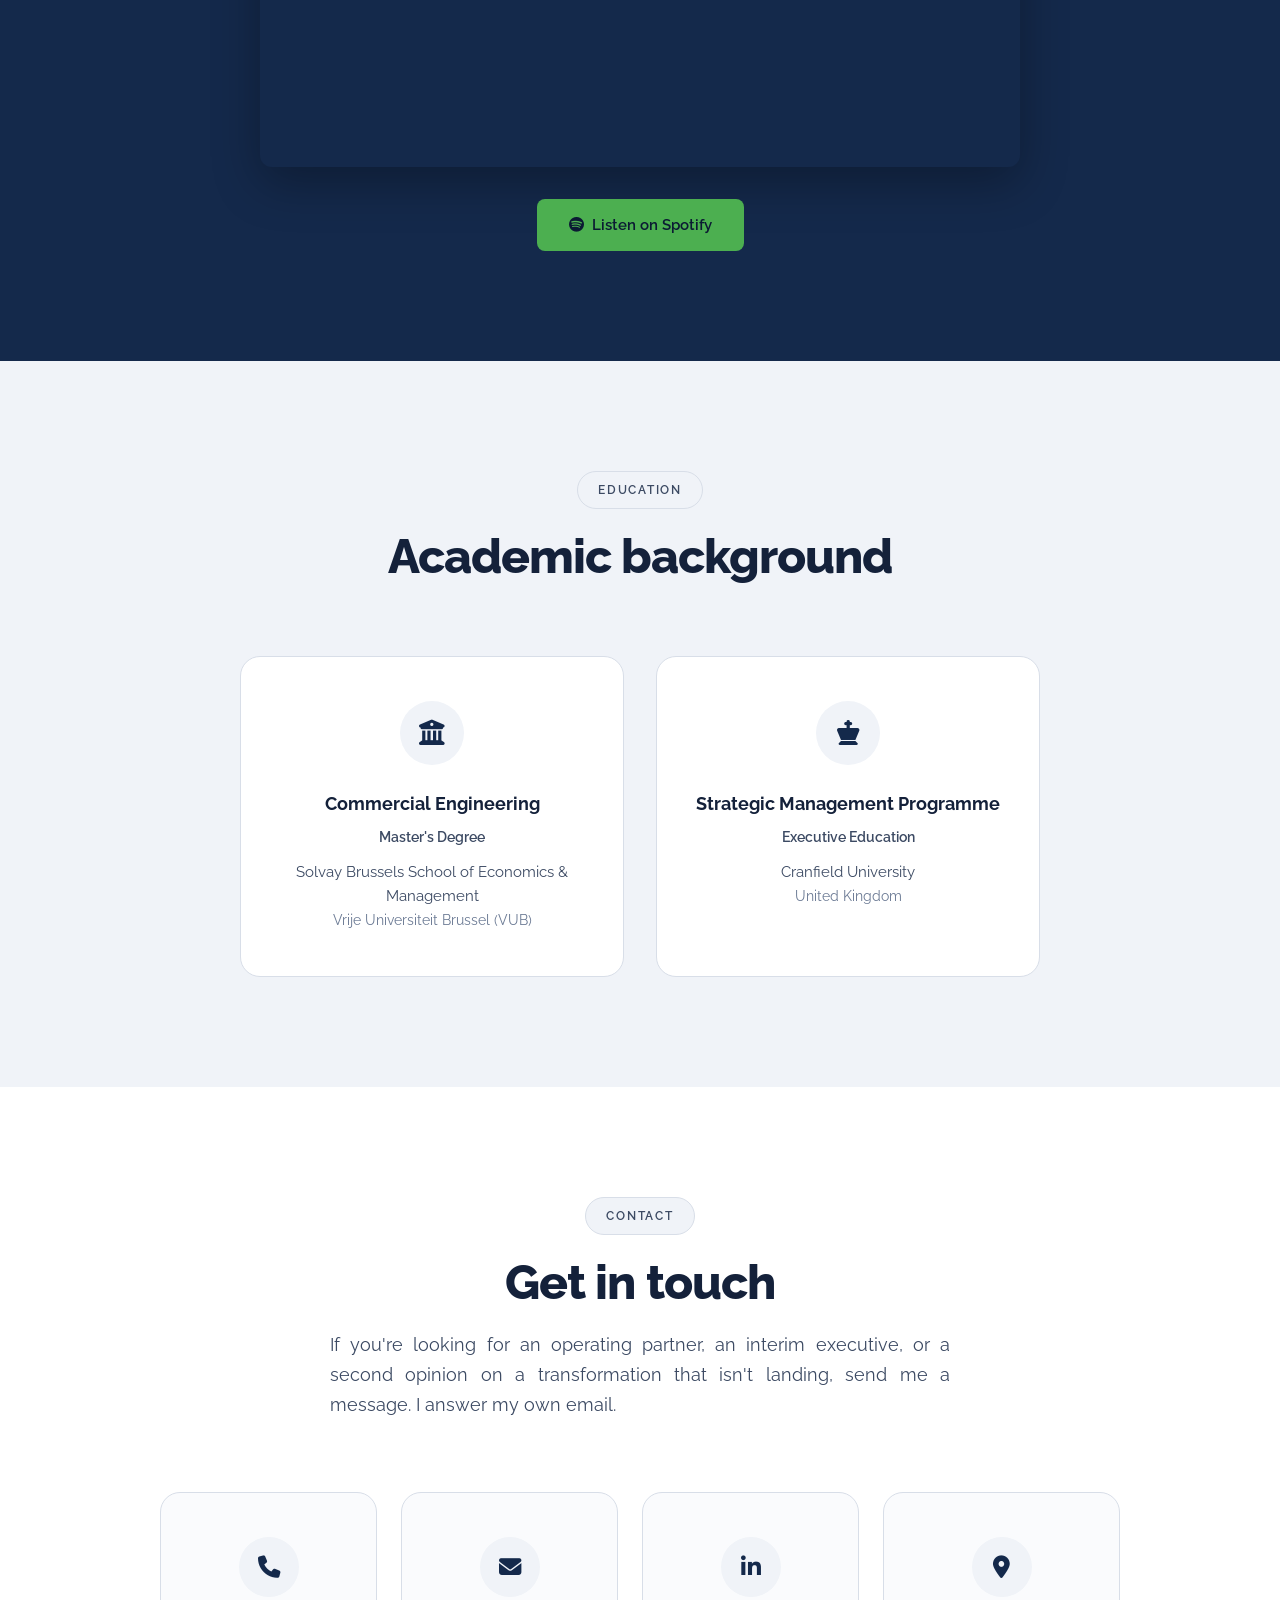
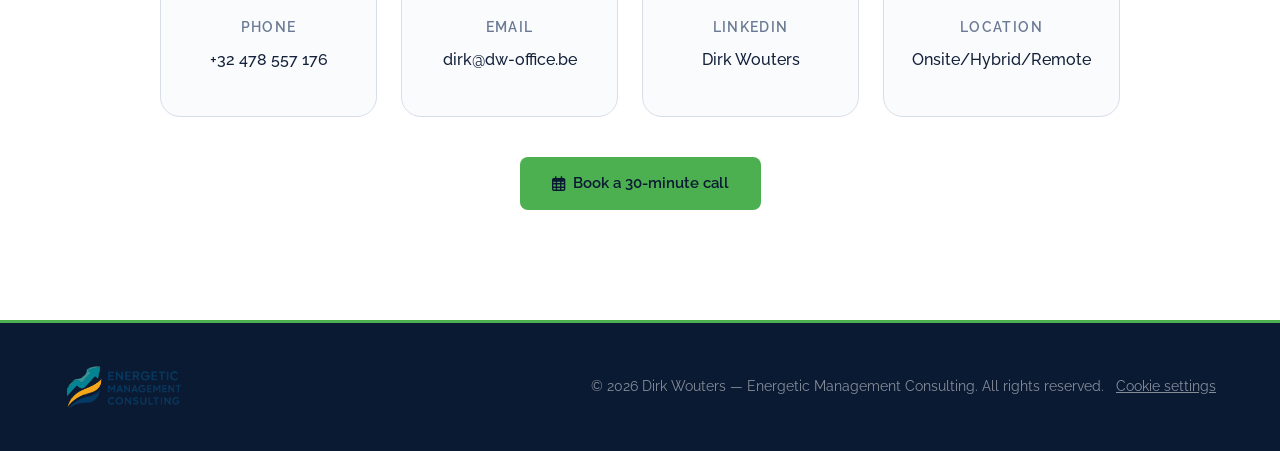
==== commit ae04aace: "Reword hero intro: work with leadership teams on growth and change Co-Authored-By: Claude Opus 5.5 <" ====
--- a/index.html
+++ b/index.html
@@ -47,7 +47,7 @@
             <div class="hero-body">
                 <div class="hero-text">
                 <p class="hero-subtitle">I'm Dirk Wouters. Over 20 years, I have worked across several sides of the energy sector: supply, procurement and consulting, and software and data. That combination gives me the ability to see a business as a whole, reaffirm and develop, or take it apart, and rebuild it to scale.</p>
-                <p class="hero-lead">Through EMC, I work as an operating partner for organisations facing genuine complexity &mdash; growth, transformation, or into a market that no longer behaves as expected. Not maintenance. Not execution within a fixed framework, but focussed on growth.</p>
+                <p class="hero-lead">I work with leadership teams to grow their businesses, lead transformation and adapt when market conditions shift. Not maintenance. Not execution within a fixed framework, but focussed on growth.</p>
                 <p class="hero-lead"><strong>I&rsquo;m ready to make a long-term commitment to a company where I can take on a senior leadership role <span class="nowrap">as a CEO, CCO or General Manager.</span></strong></p>
                 <div class="hero-stats">
                     <div class="stat">
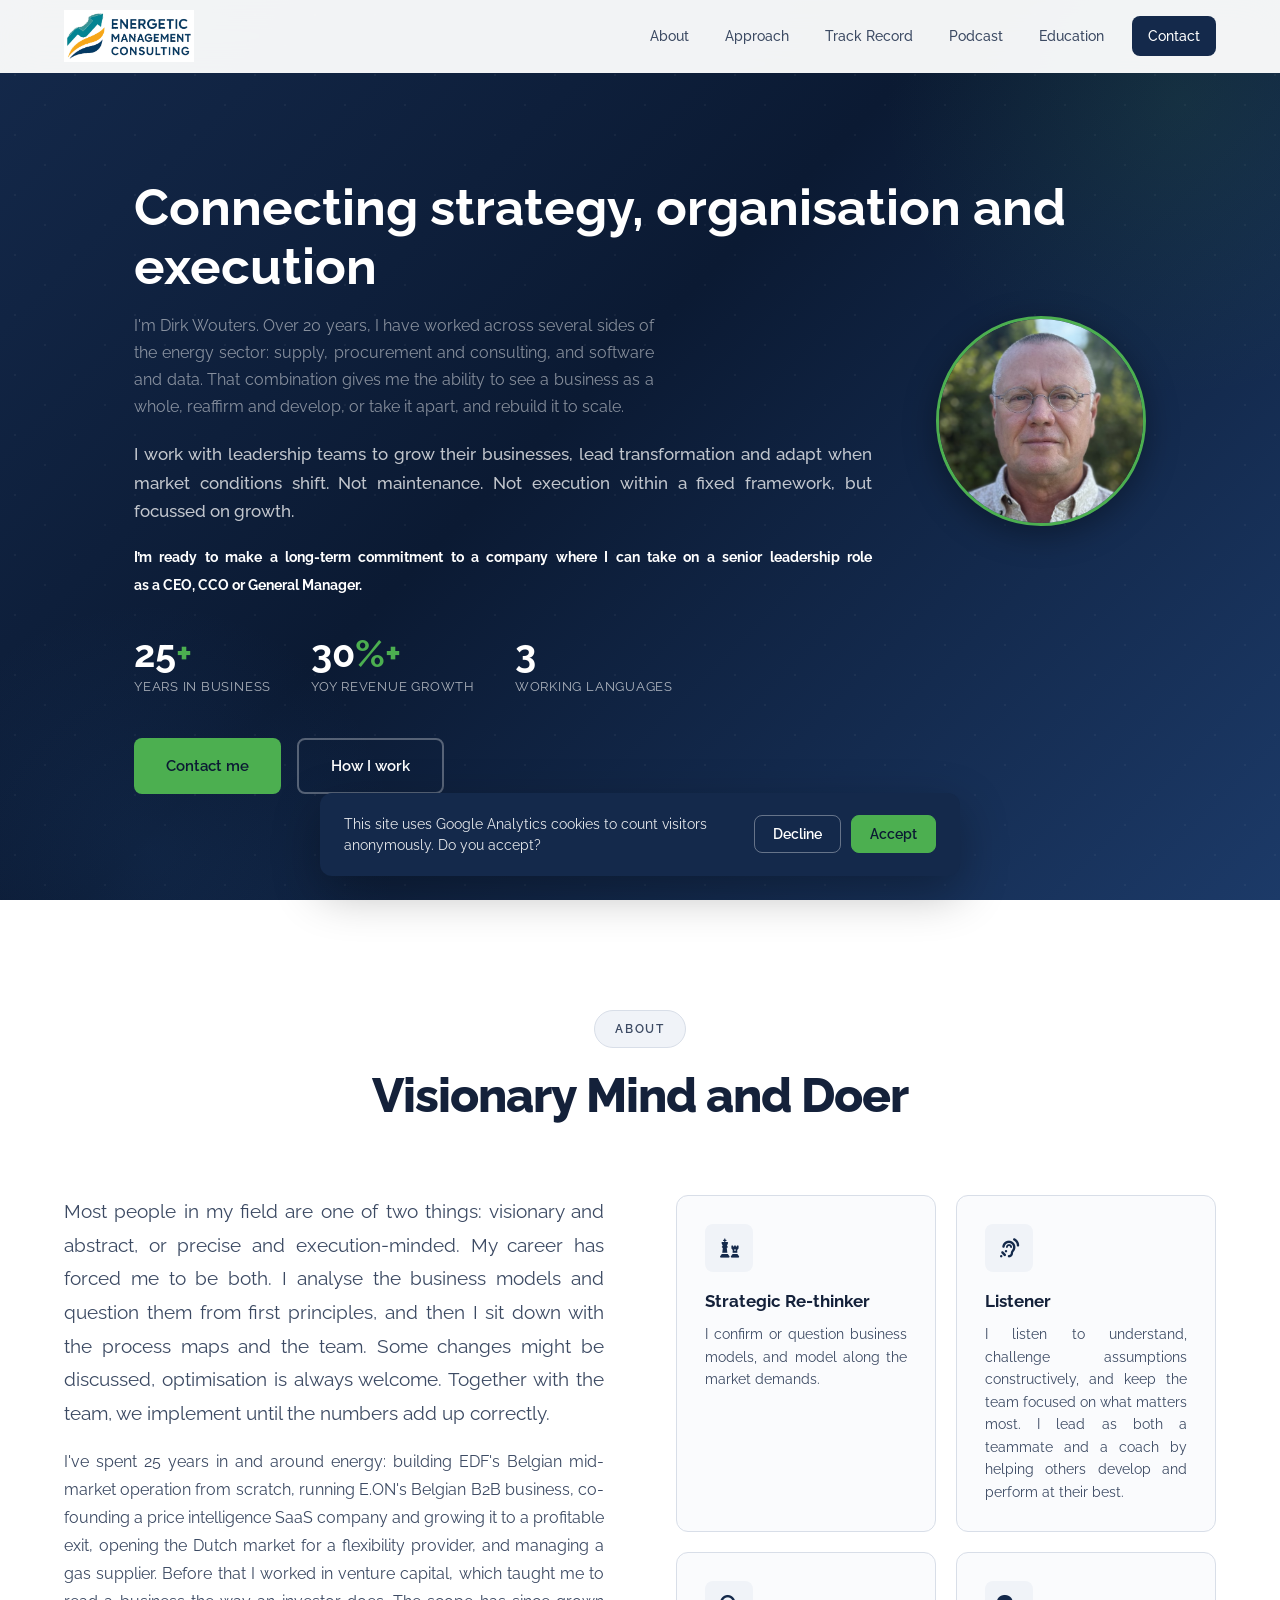
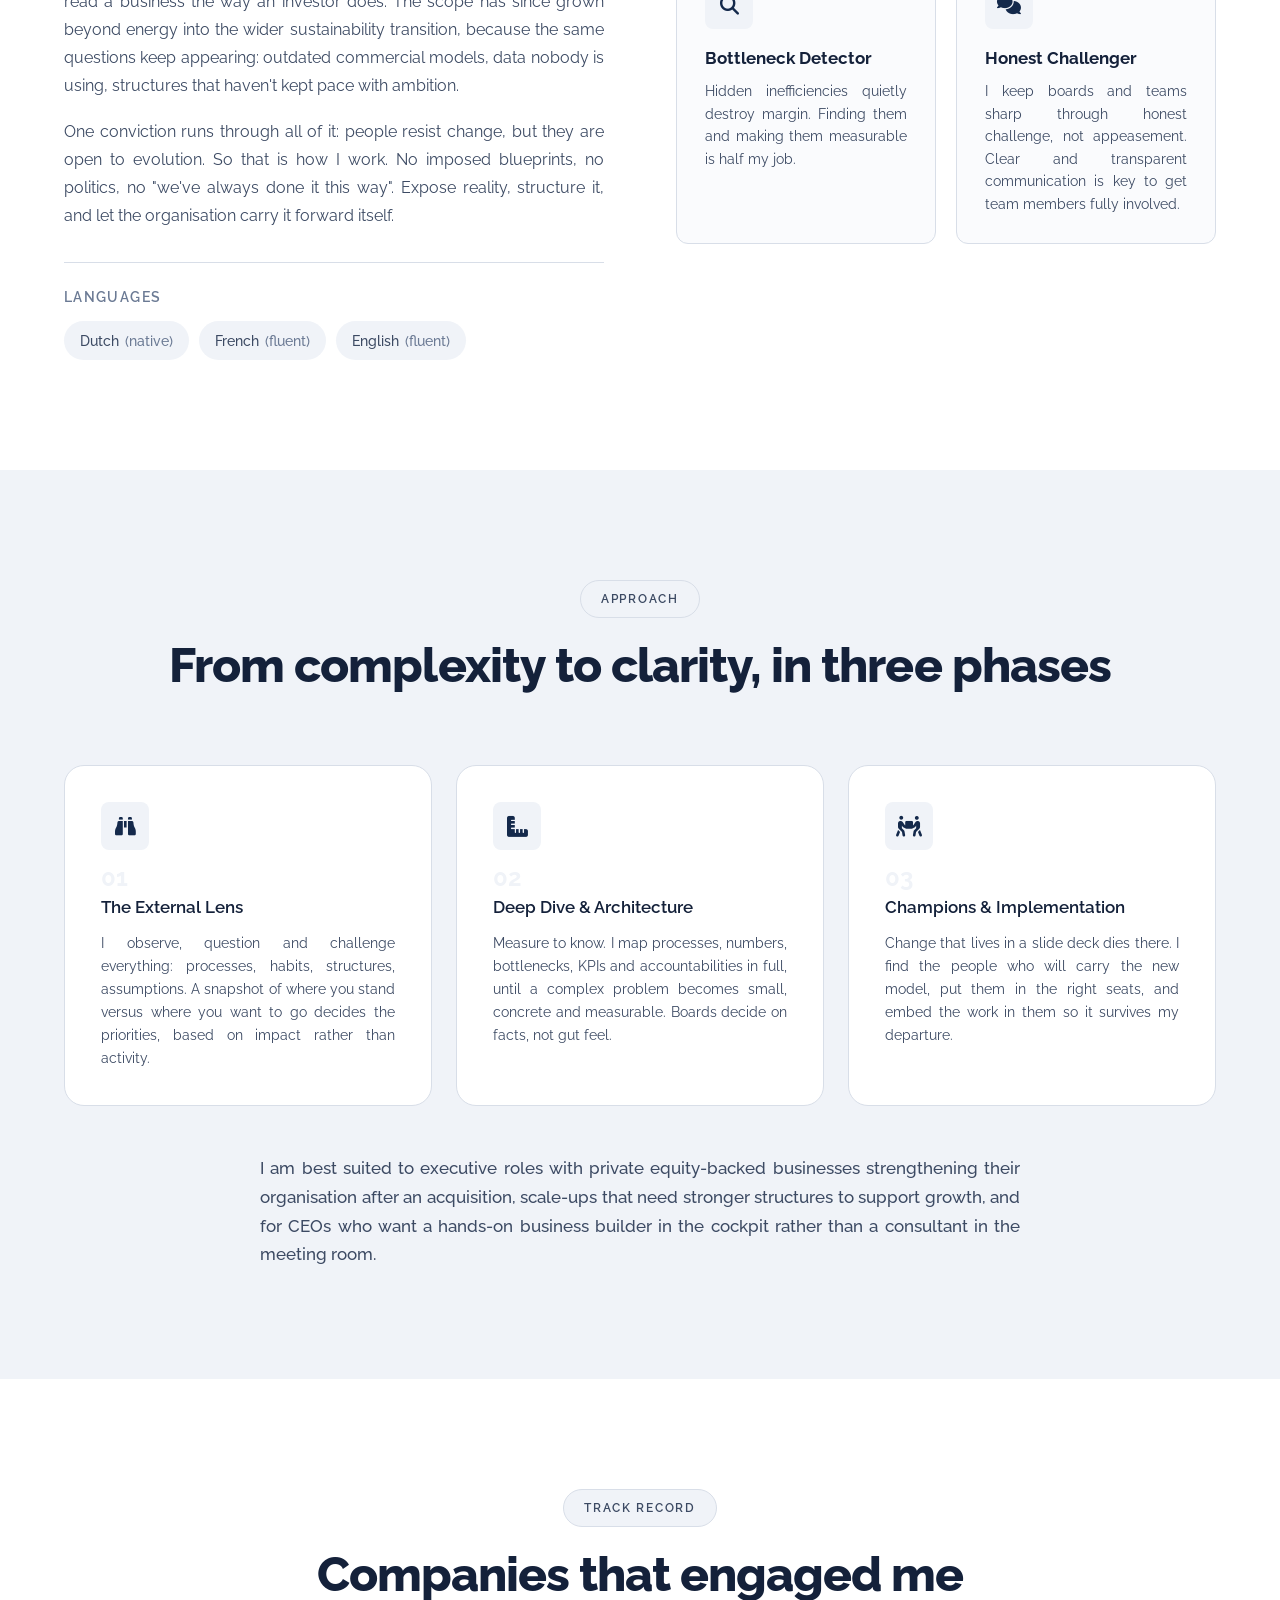
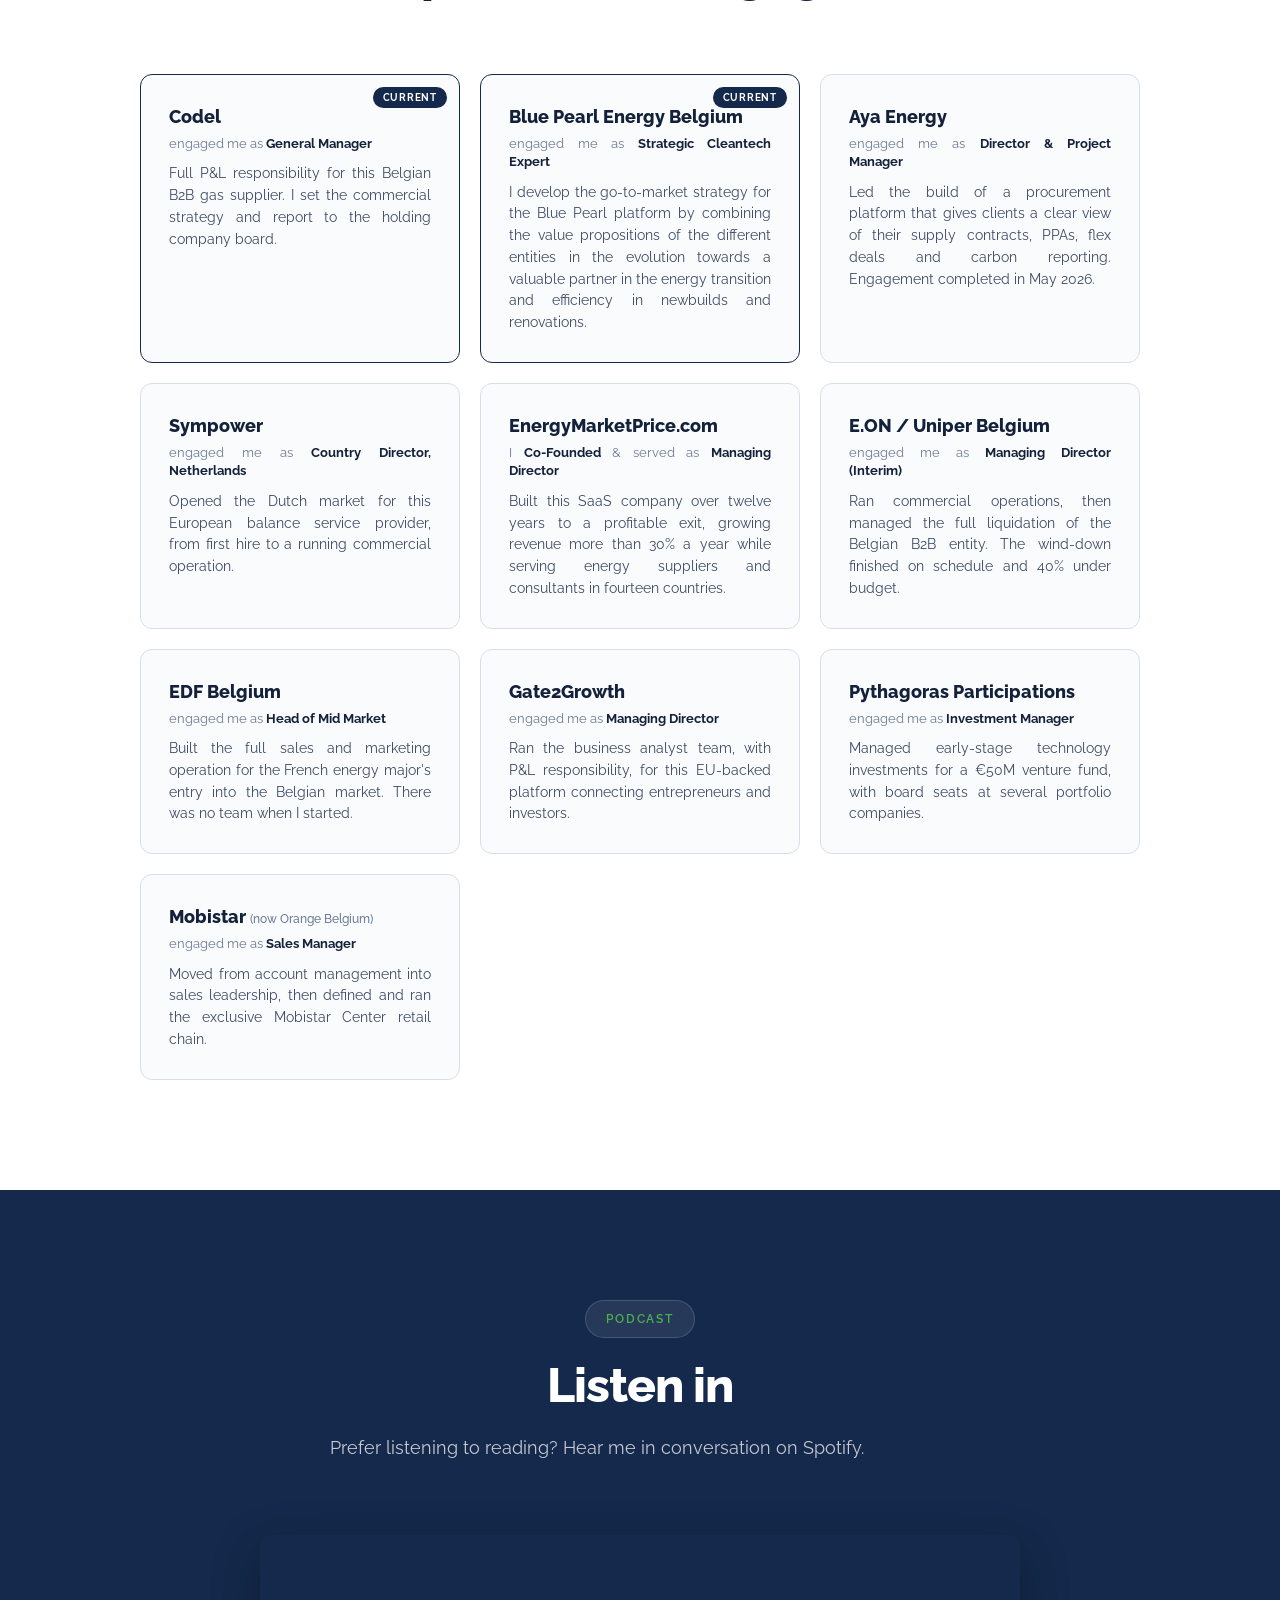
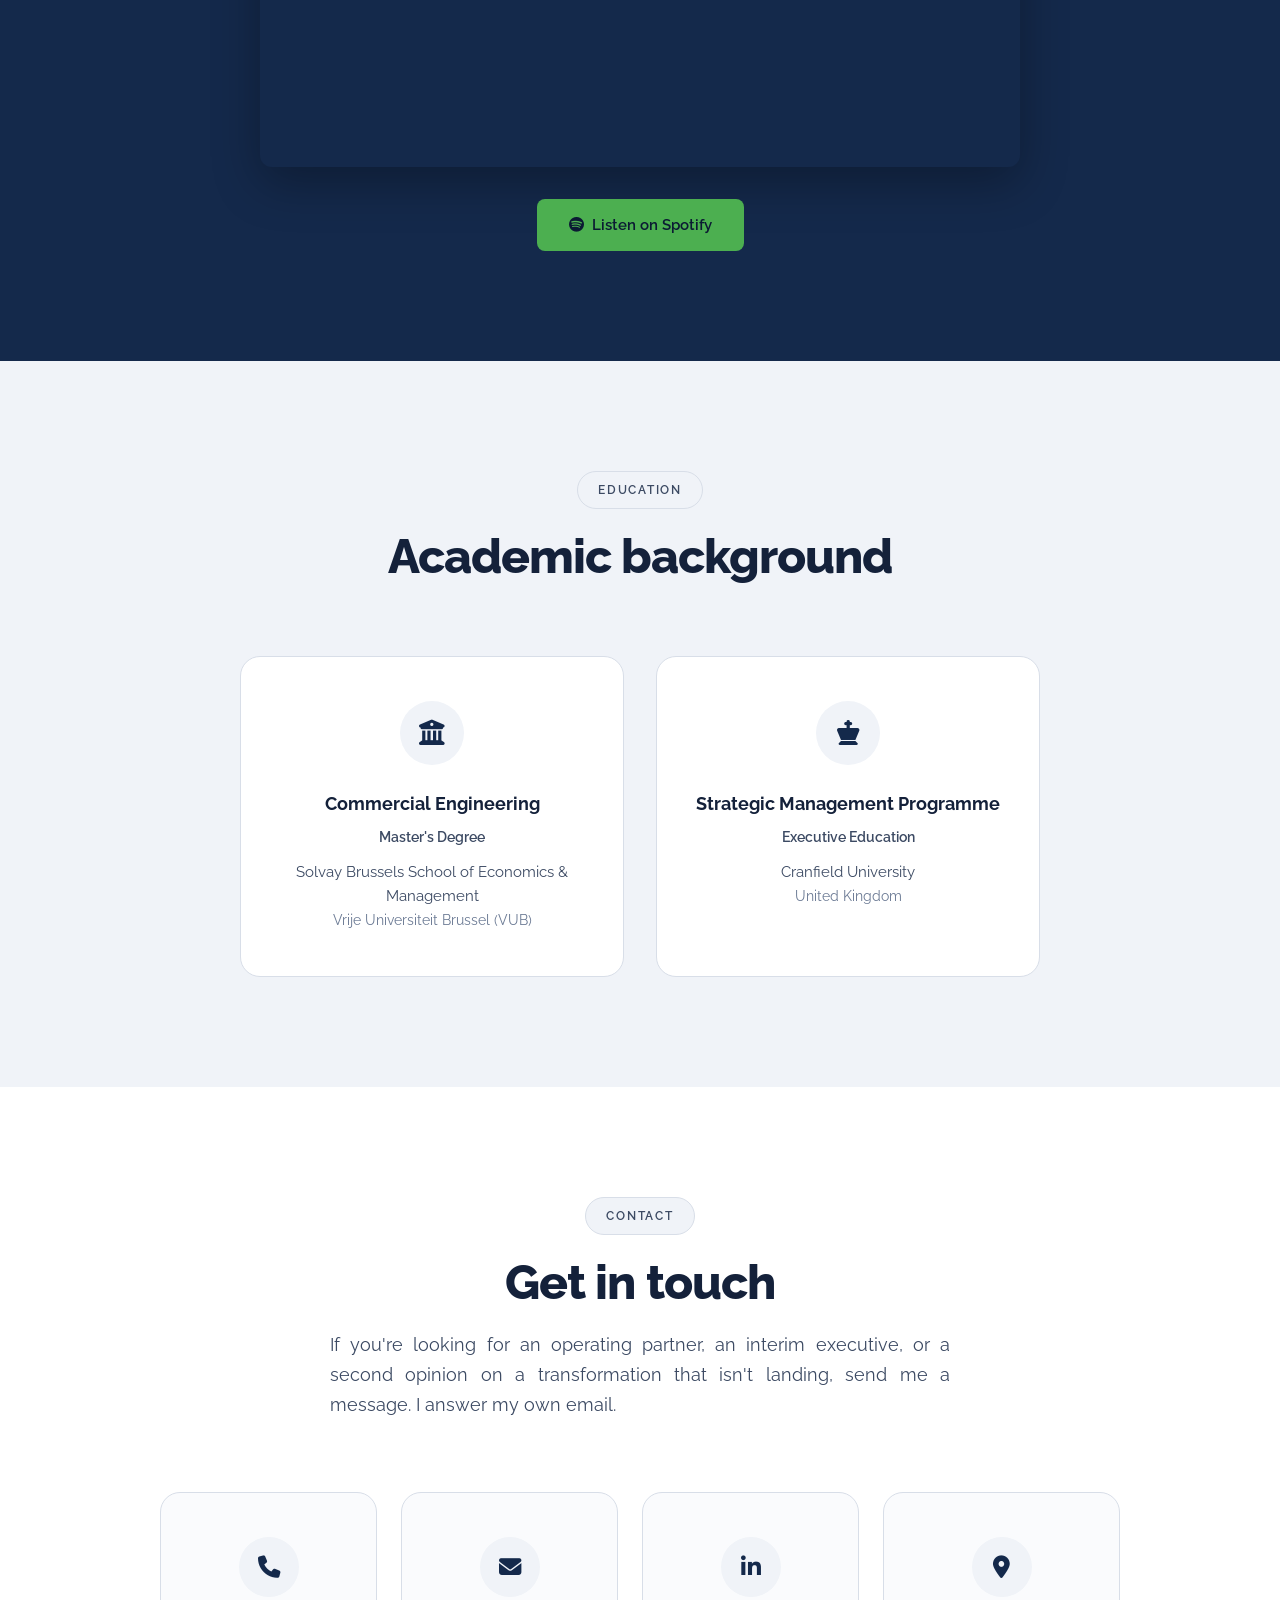
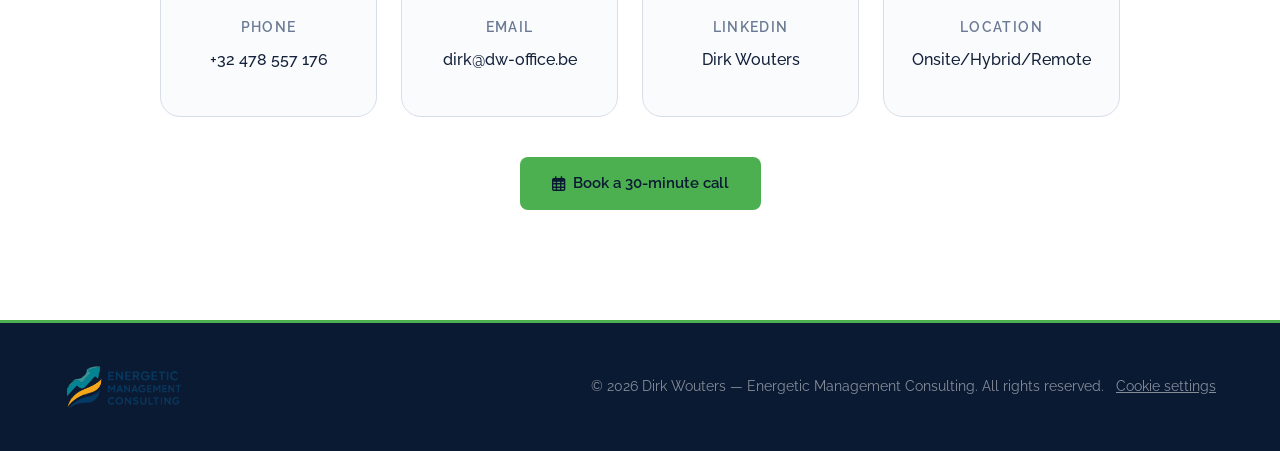
==== commit 00eced32: "Rename Business Architect to Cleantech Expert Blue Pearl role becomes Strategic Cleantech Expert; th" ====
--- a/index.html
+++ b/index.html
@@ -4,7 +4,7 @@
     <meta charset="UTF-8">
     <meta name="viewport" content="width=device-width, initial-scale=1.0">
     <title>Dirk Wouters: General Manager, CCO in Cleantech</title>
-    <meta name="description" content="Dirk Wouters is a strategic business architect and operating partner for sustainability and the energy transition. 25 years across energy supply, procurement consulting and software, taking organisations from complexity to clarity.">
+    <meta name="description" content="Dirk Wouters is a strategic cleantech expert and operating partner for sustainability and the energy transition. 25 years across energy supply, procurement consulting and software, taking organisations from complexity to clarity.">
     <link rel="preconnect" href="https://fonts.googleapis.com">
     <link rel="preconnect" href="https://fonts.gstatic.com" crossorigin>
     <link href="https://fonts.googleapis.com/css2?family=Raleway:wght@300;400;500;600;700;800&display=swap" rel="stylesheet">
@@ -183,7 +183,7 @@
                 <div class="exp-card exp-card--current">
                     <div class="exp-card-badge">Current</div>
                     <h3 class="exp-card-company">Blue Pearl Energy Belgium</h3>
-                    <p class="exp-card-role">engaged me as <strong>Strategic Business Architect</strong></p>
+                    <p class="exp-card-role">engaged me as <strong>Strategic Cleantech Expert</strong></p>
                     <p class="exp-card-summary">I develop the go-to-market strategy for the Blue Pearl platform by combining the value propositions of the different entities in the evolution towards a valuable partner in the energy transition and efficiency in newbuilds and renovations.</p>
                 </div>
                 <div class="exp-card">
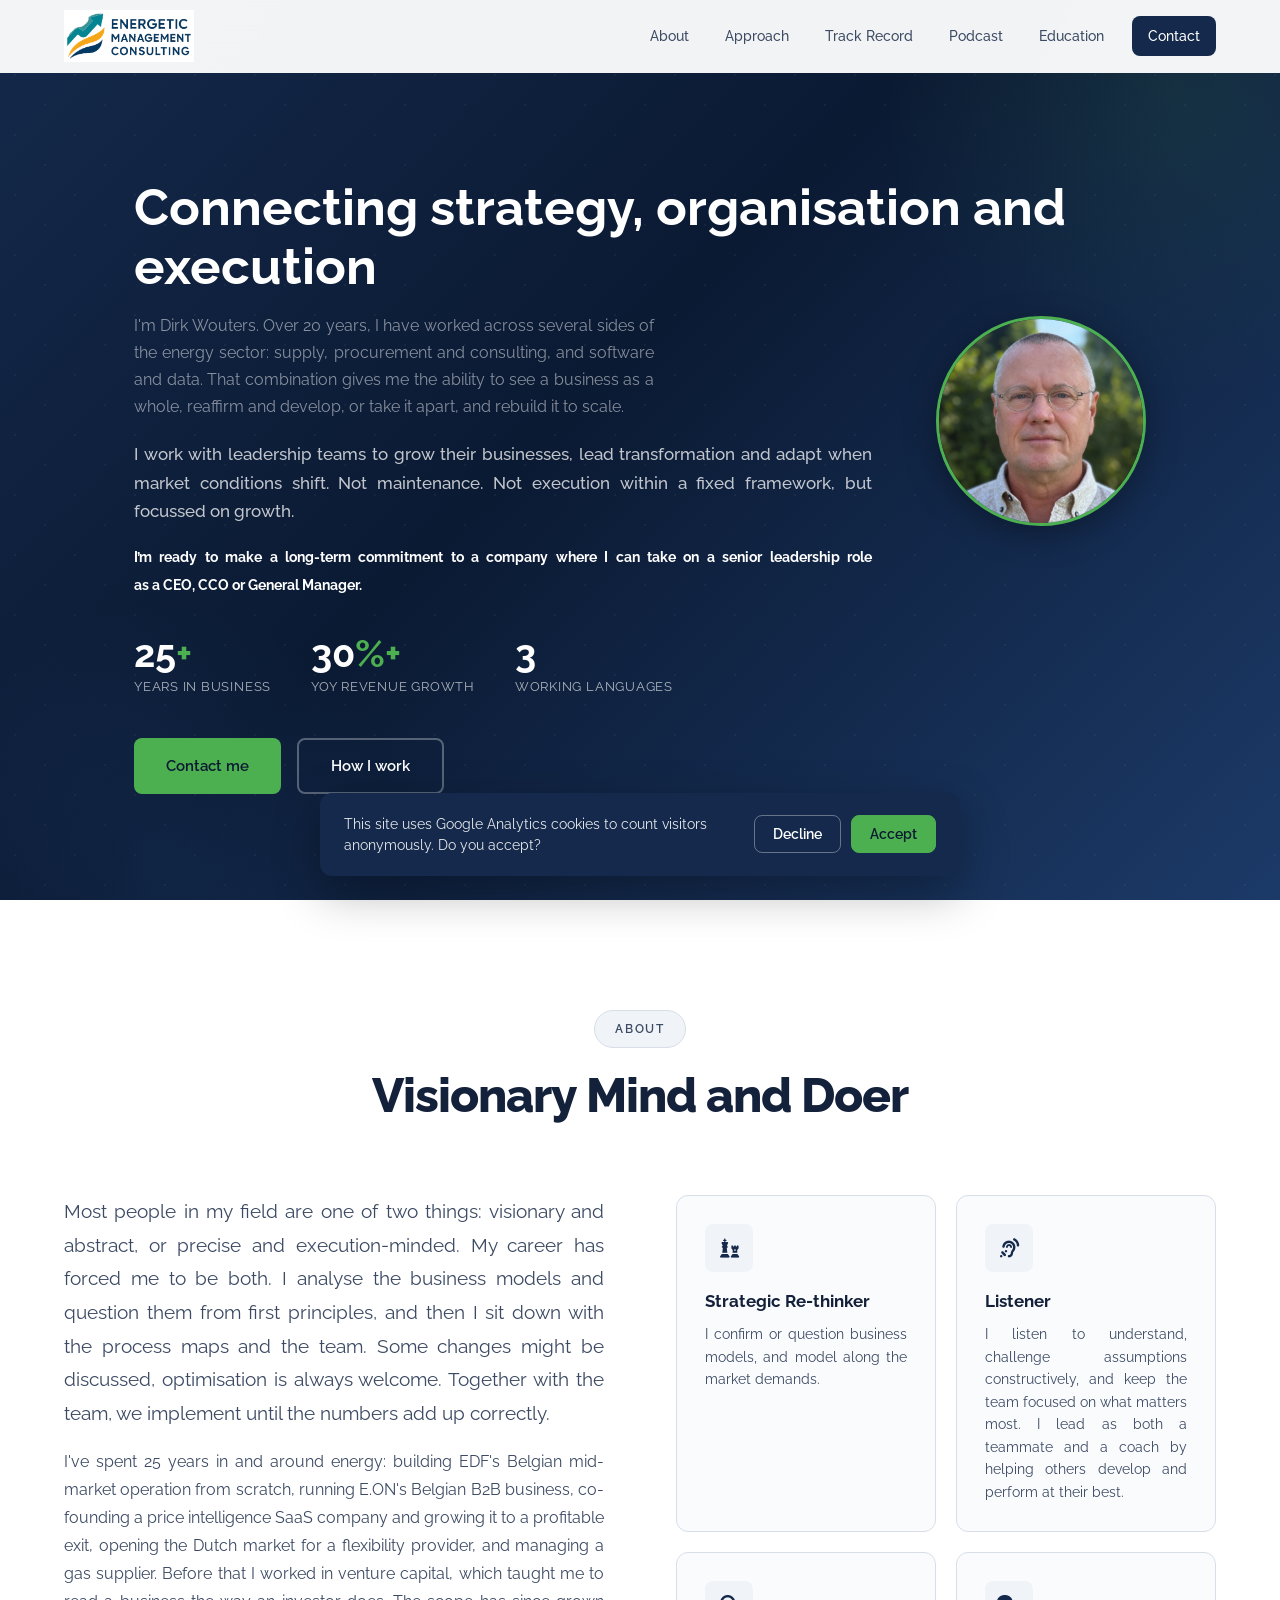
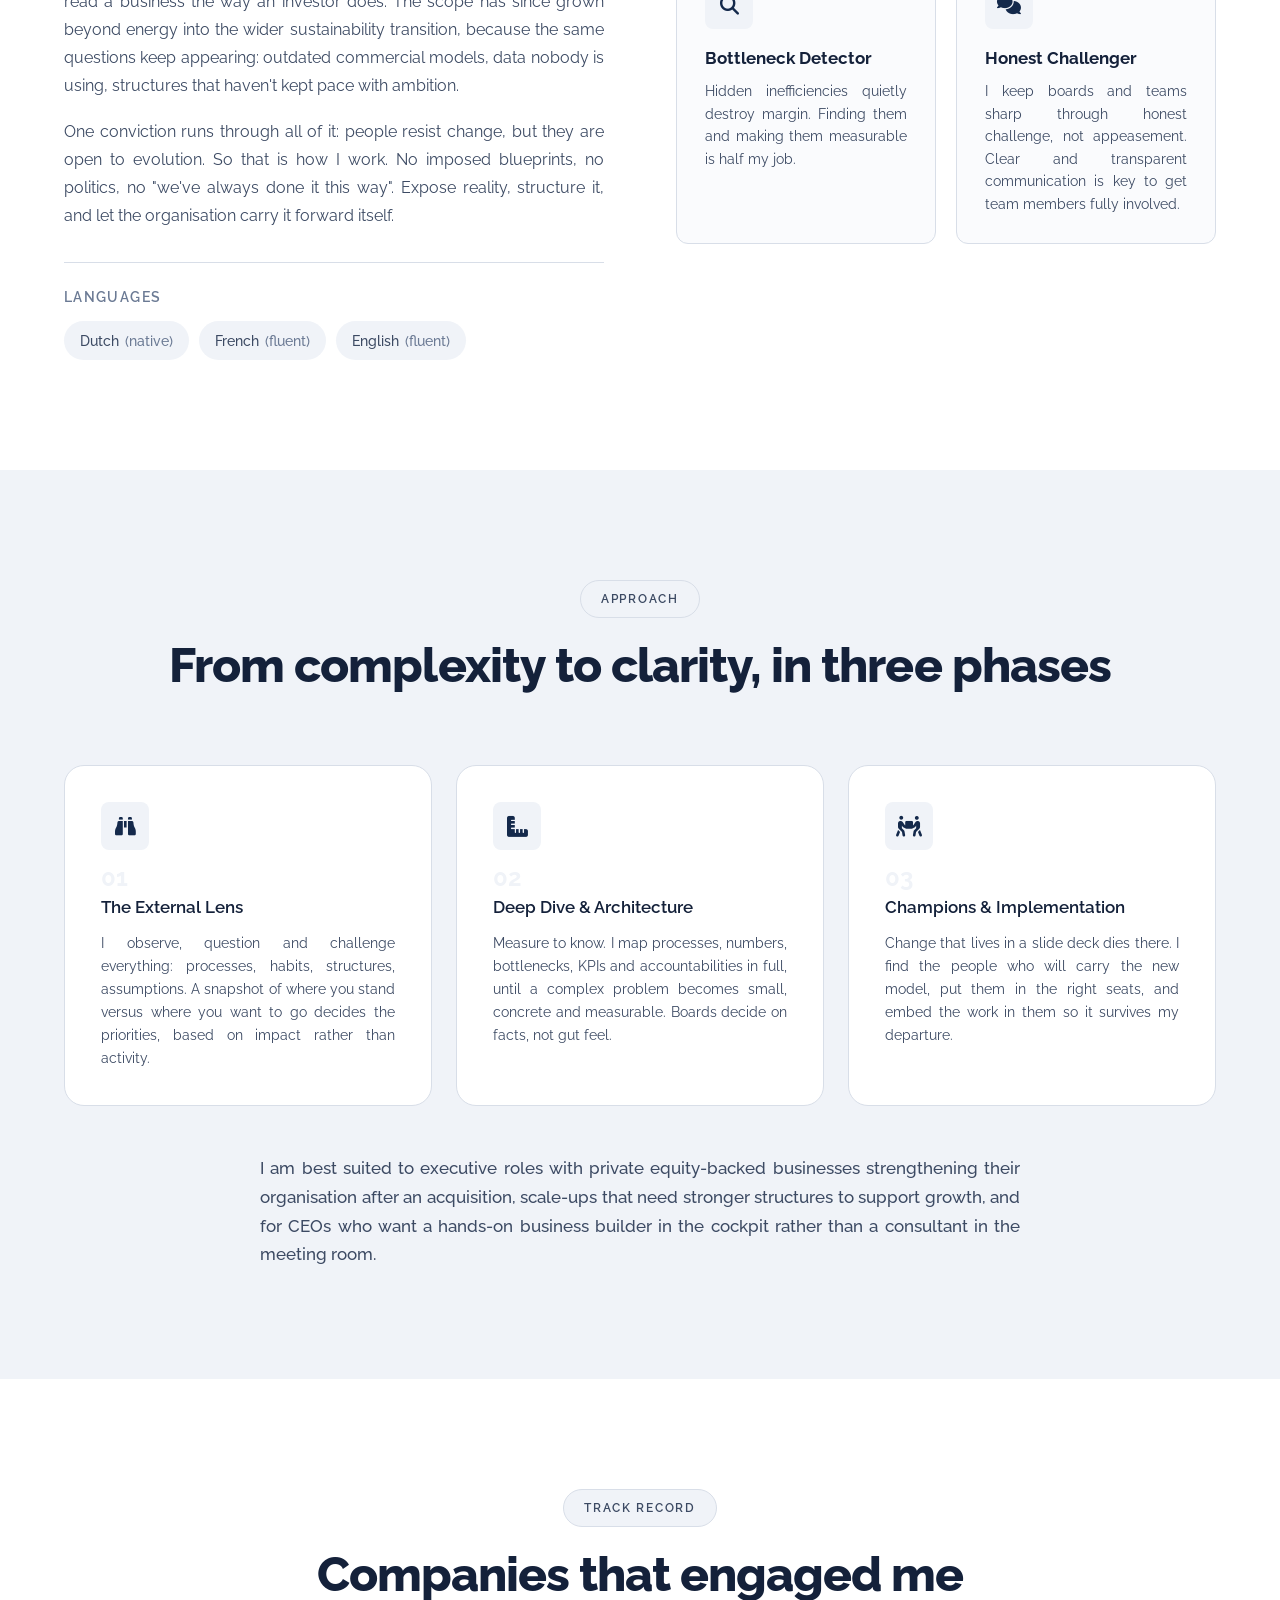
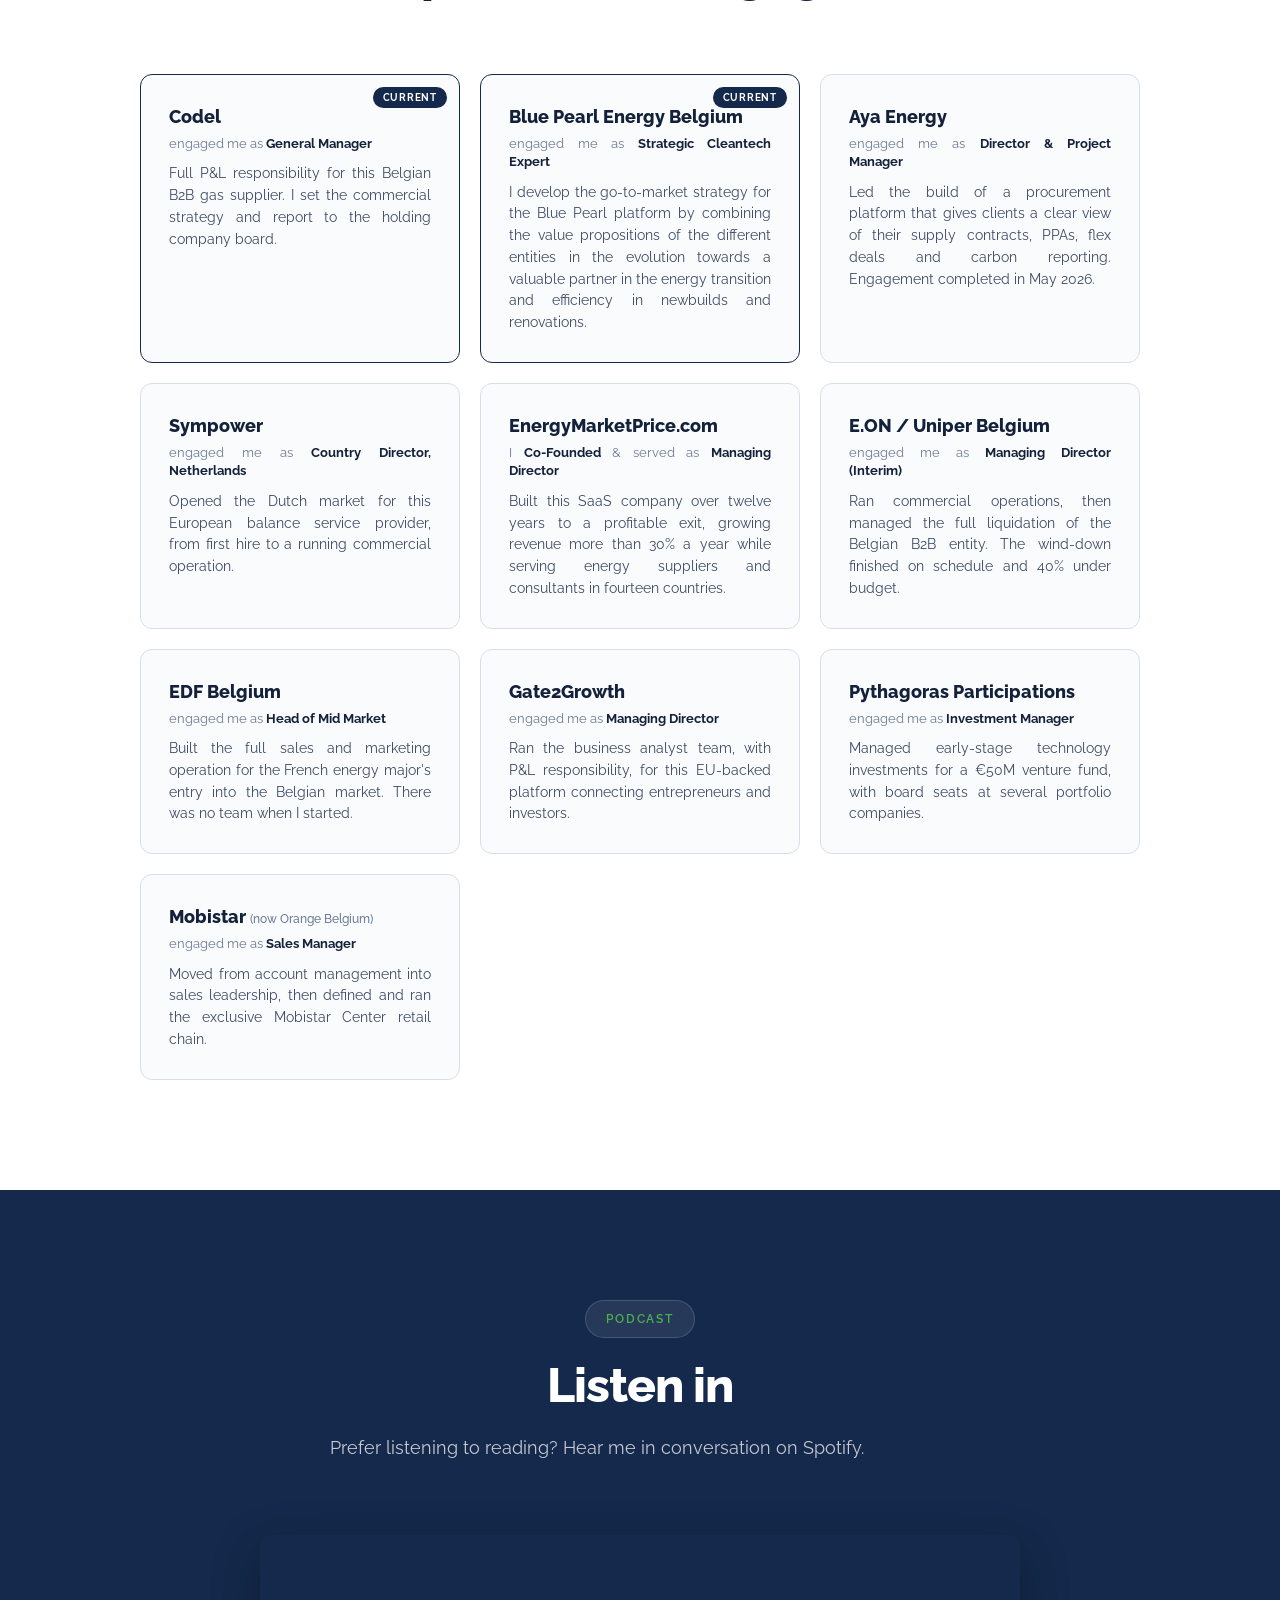
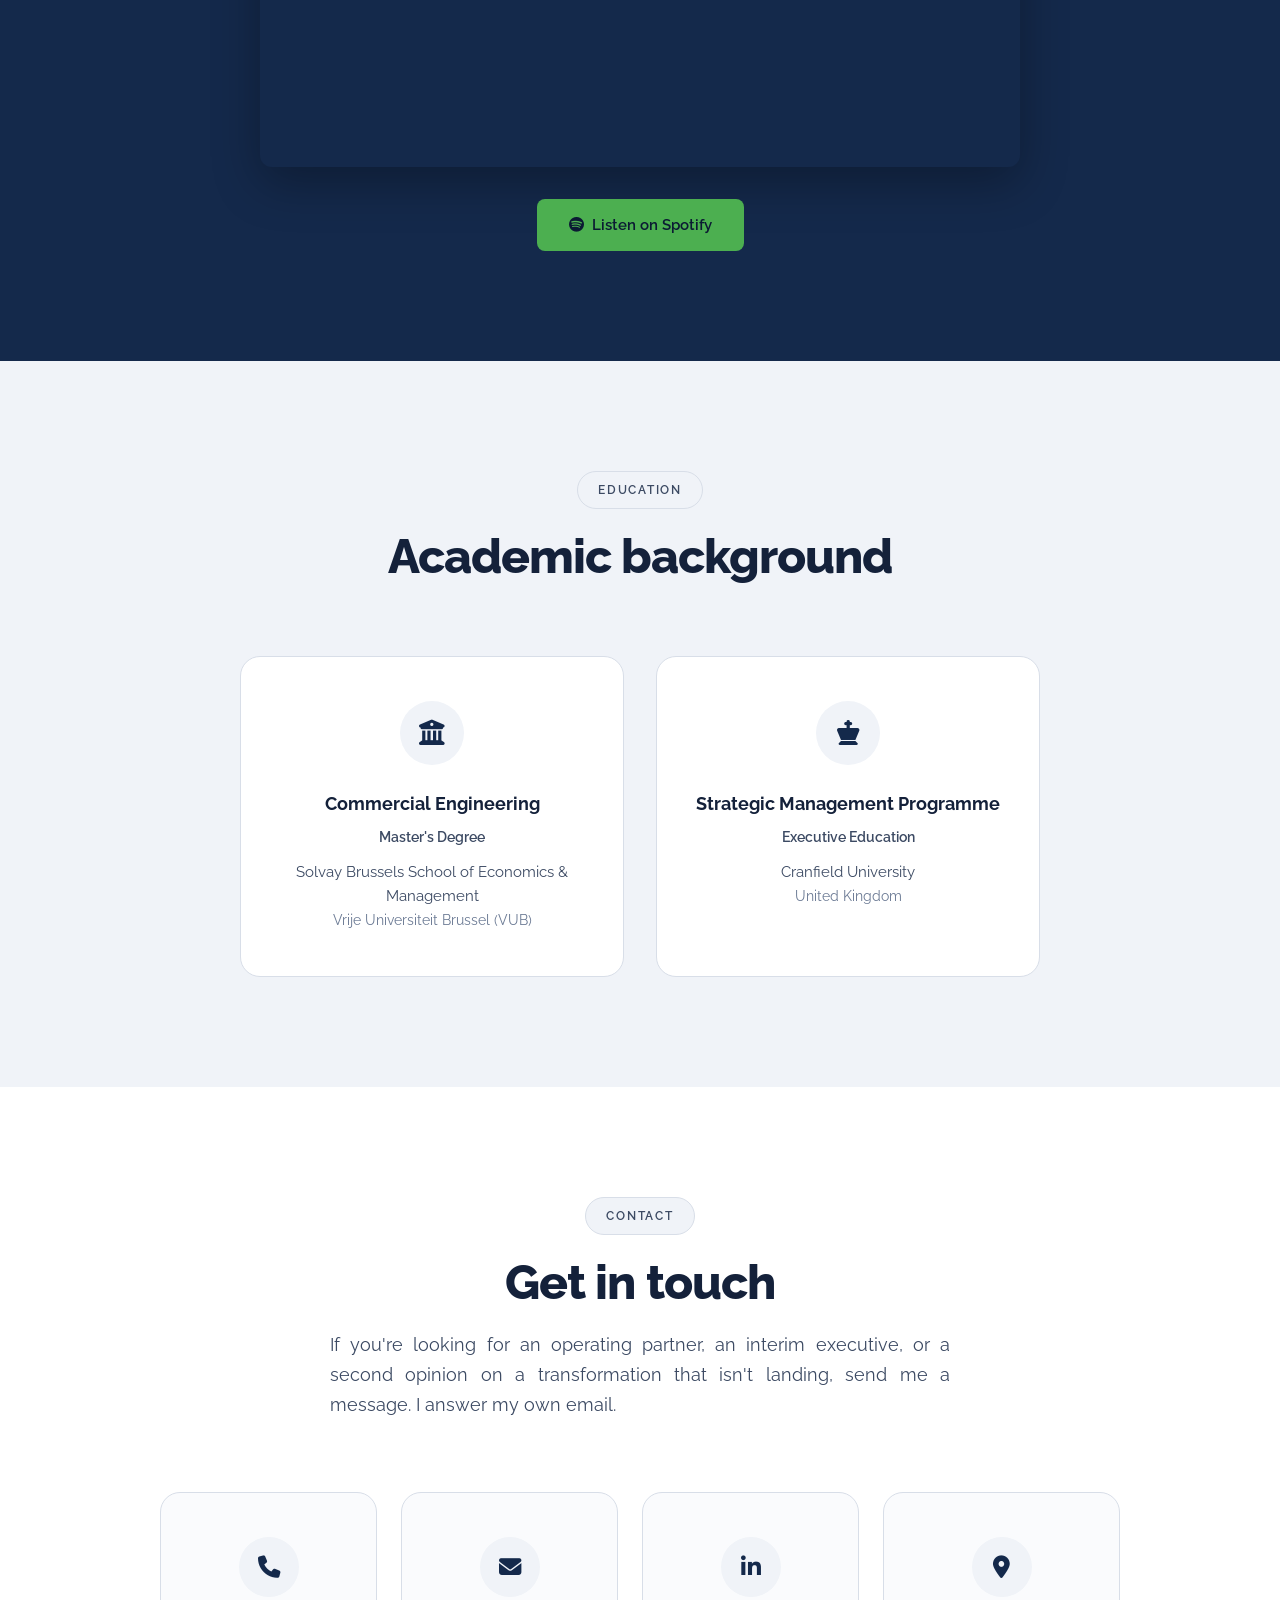
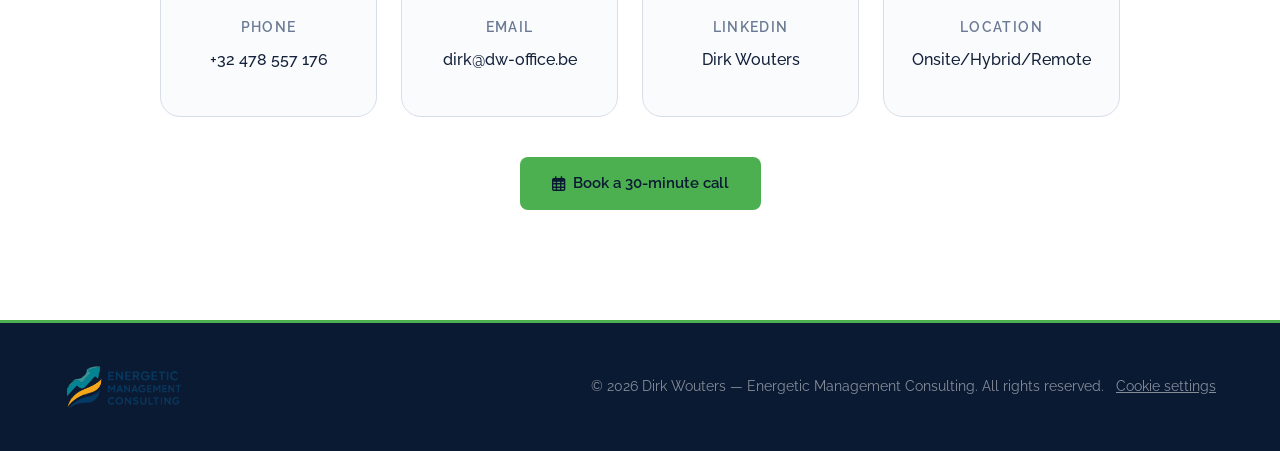
==== commit a70bace0: "Replace hero portrait with new photo New square headshot resized to 600px JPEG without metadata, und" ====
--- a/index.html
+++ b/index.html
@@ -68,7 +68,7 @@
                     <a href="#competencies" class="btn btn-outline">How I work</a>
                 </div>
                 </div>
-                <img src="assets/dirk-wouters.jpeg" alt="Dirk Wouters" class="hero-portrait">
+                <img src="assets/dirk-wouters-portrait.jpg" alt="Dirk Wouters" class="hero-portrait">
             </div>
         </div>
         <div class="scroll-indicator">
